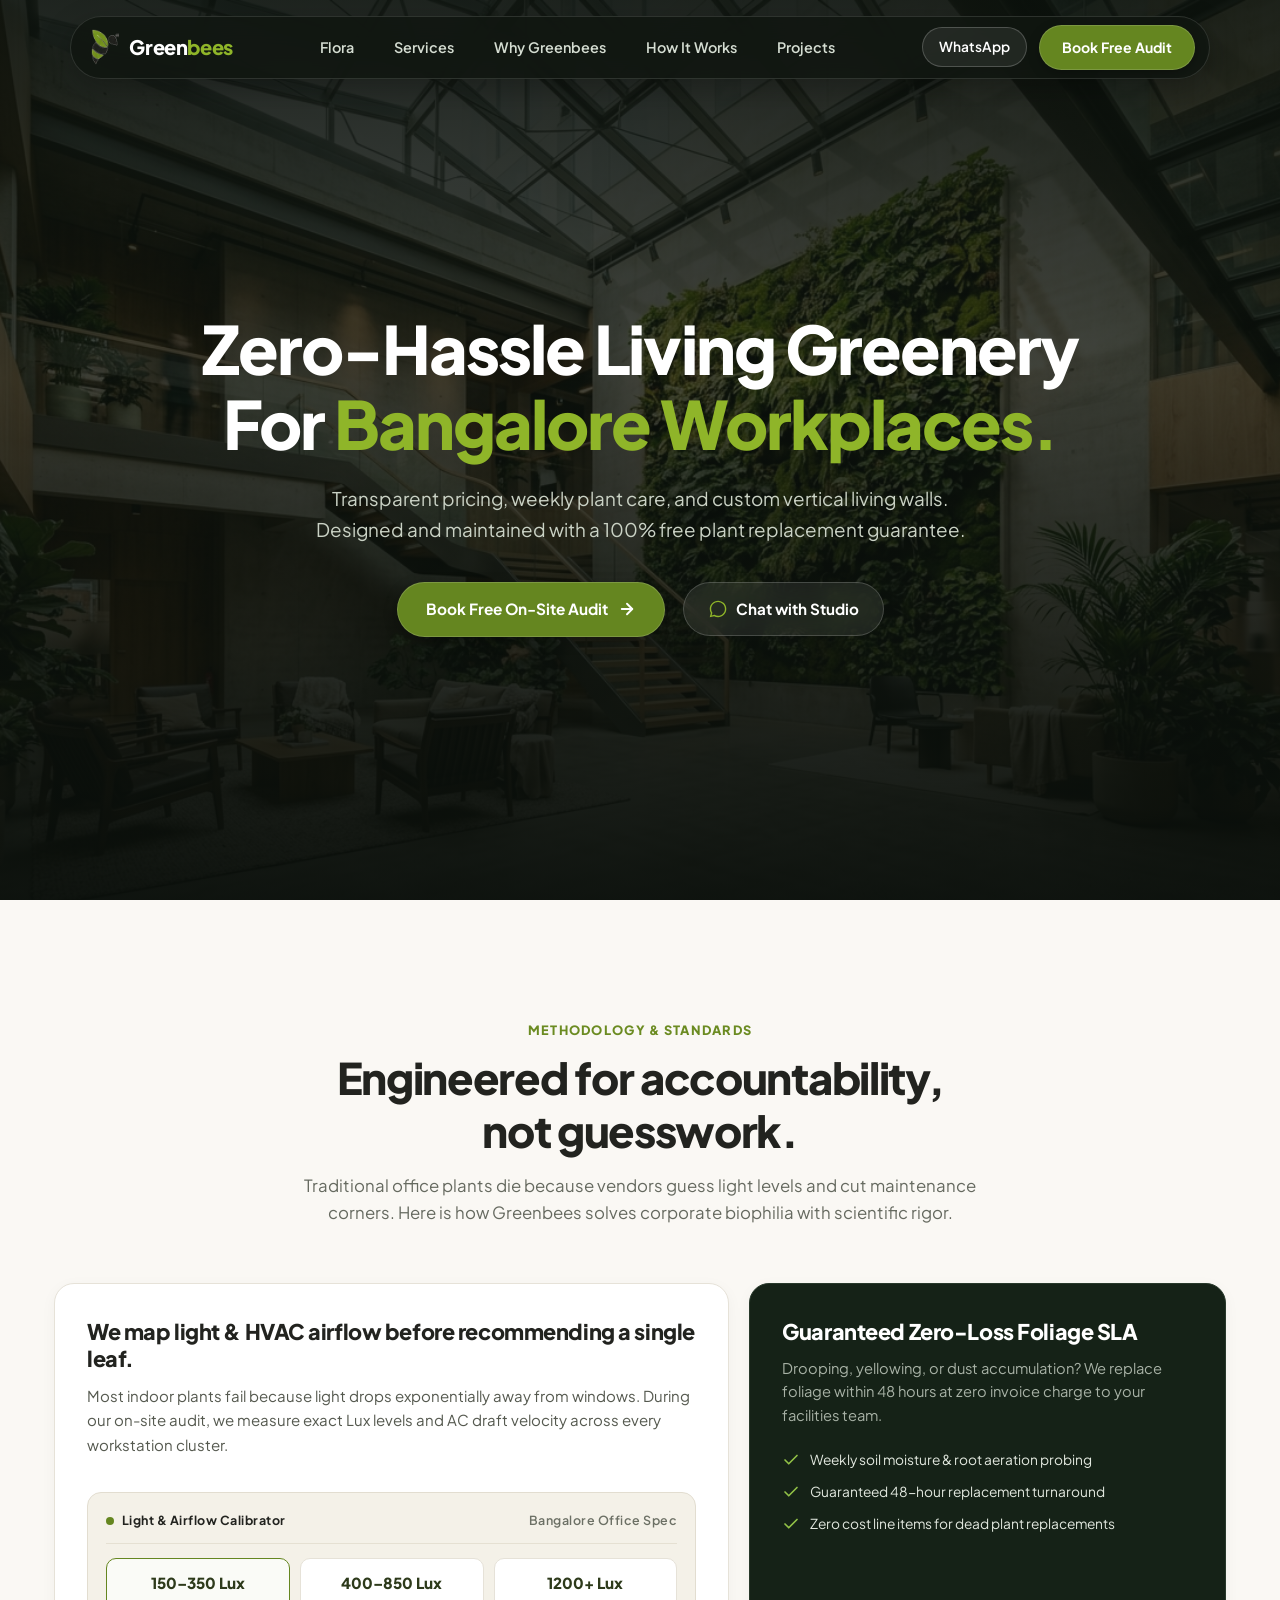
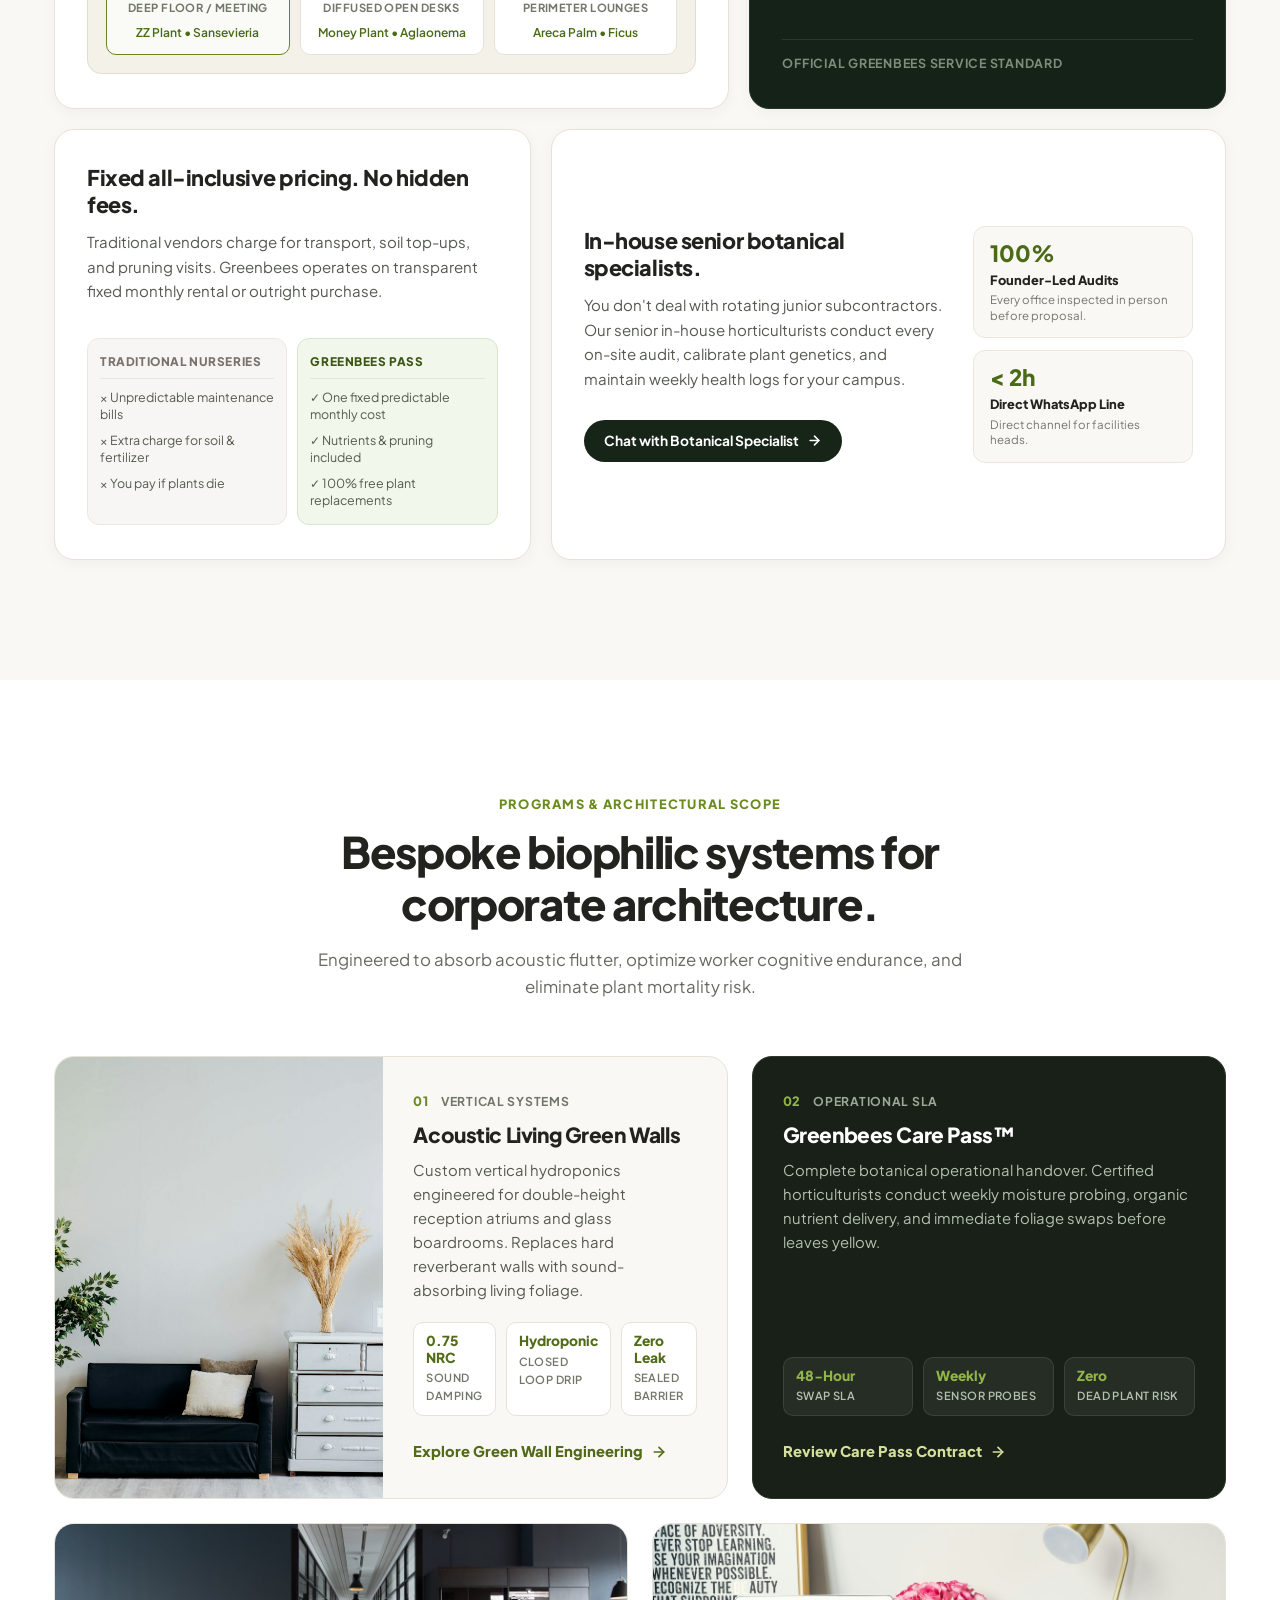
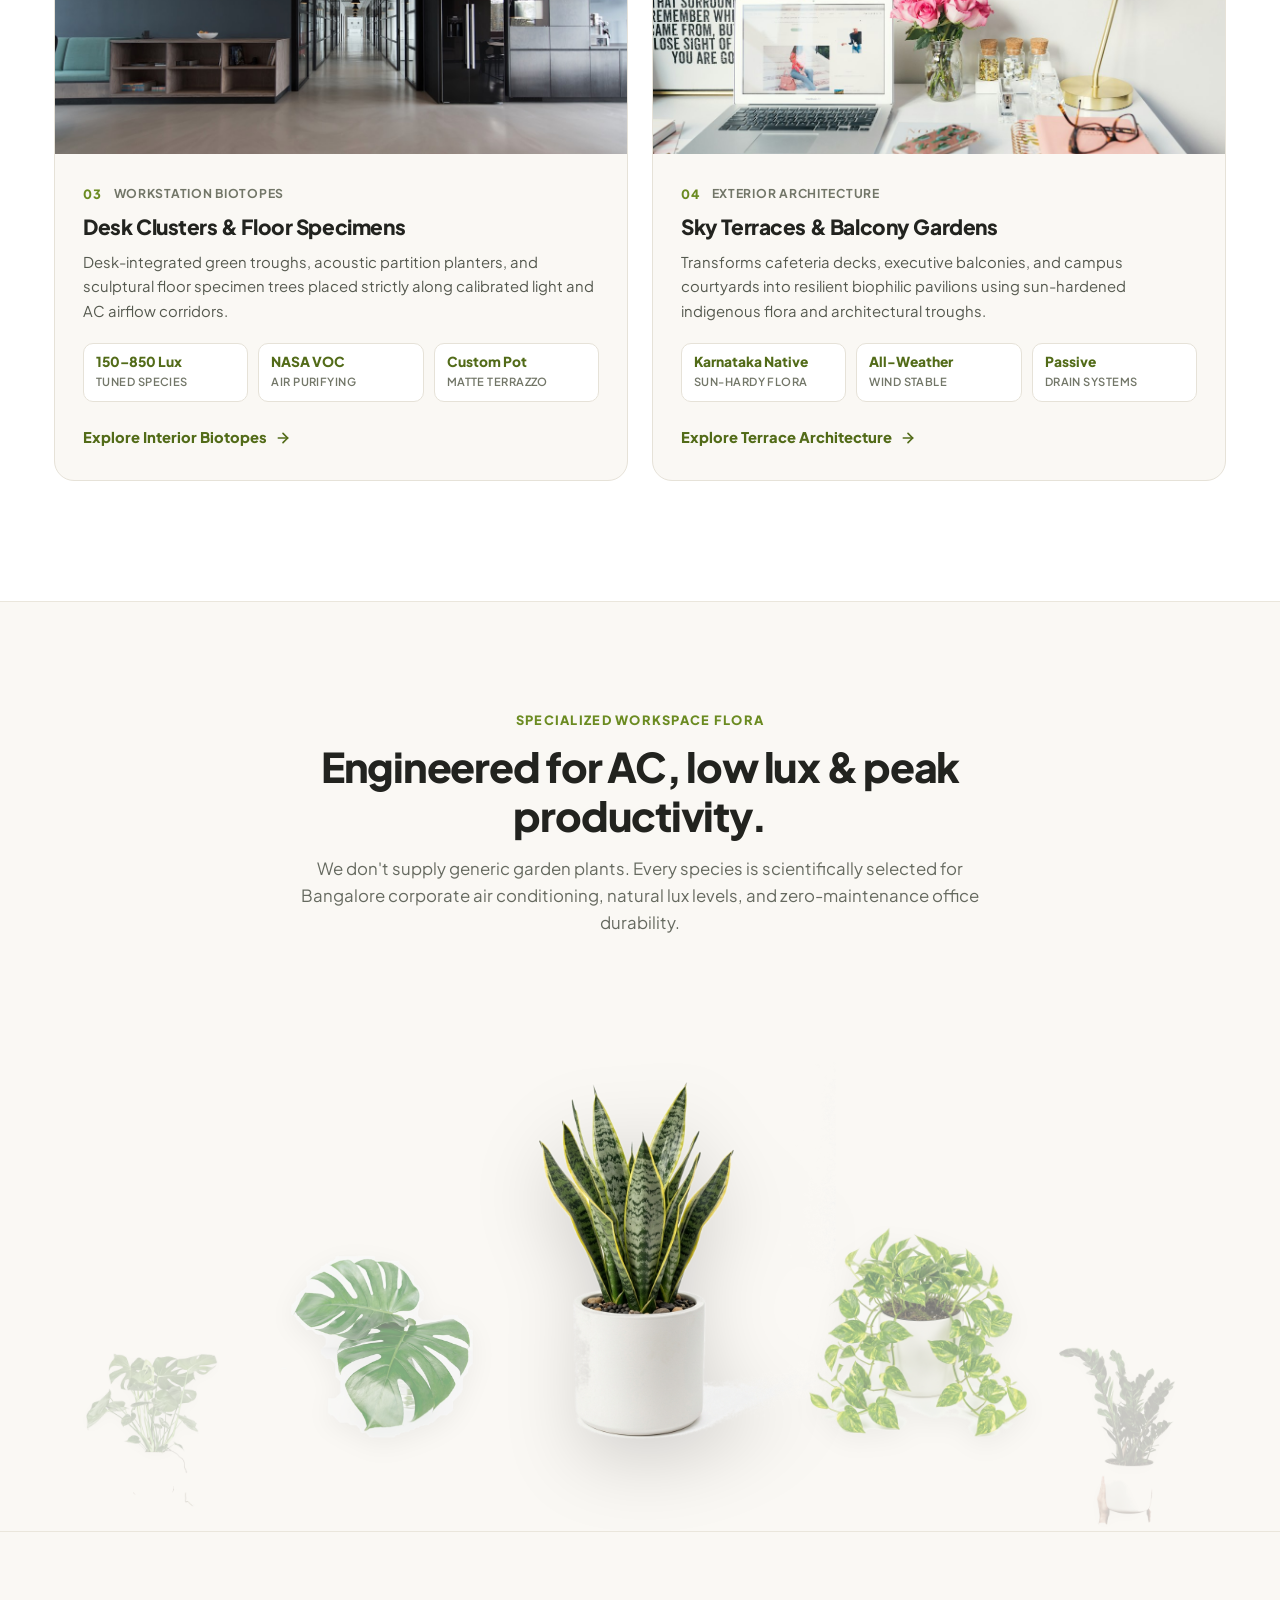
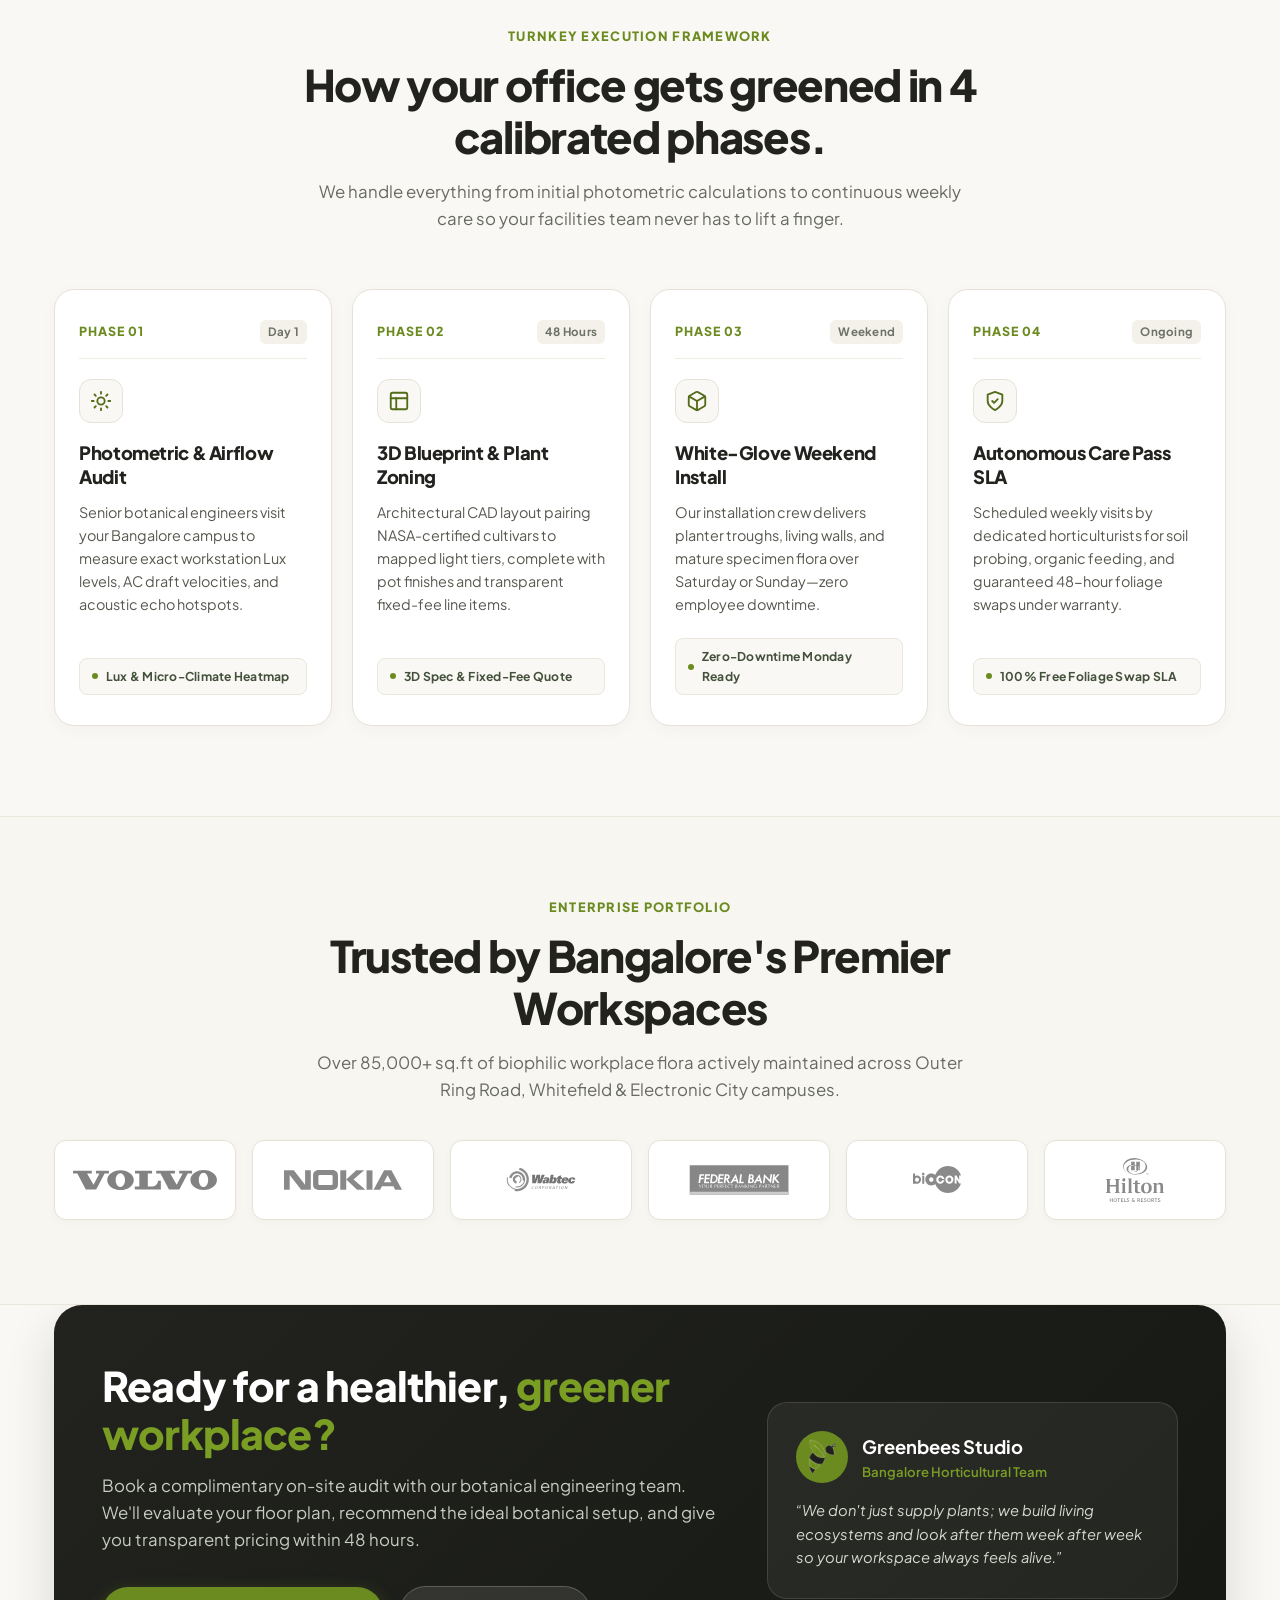
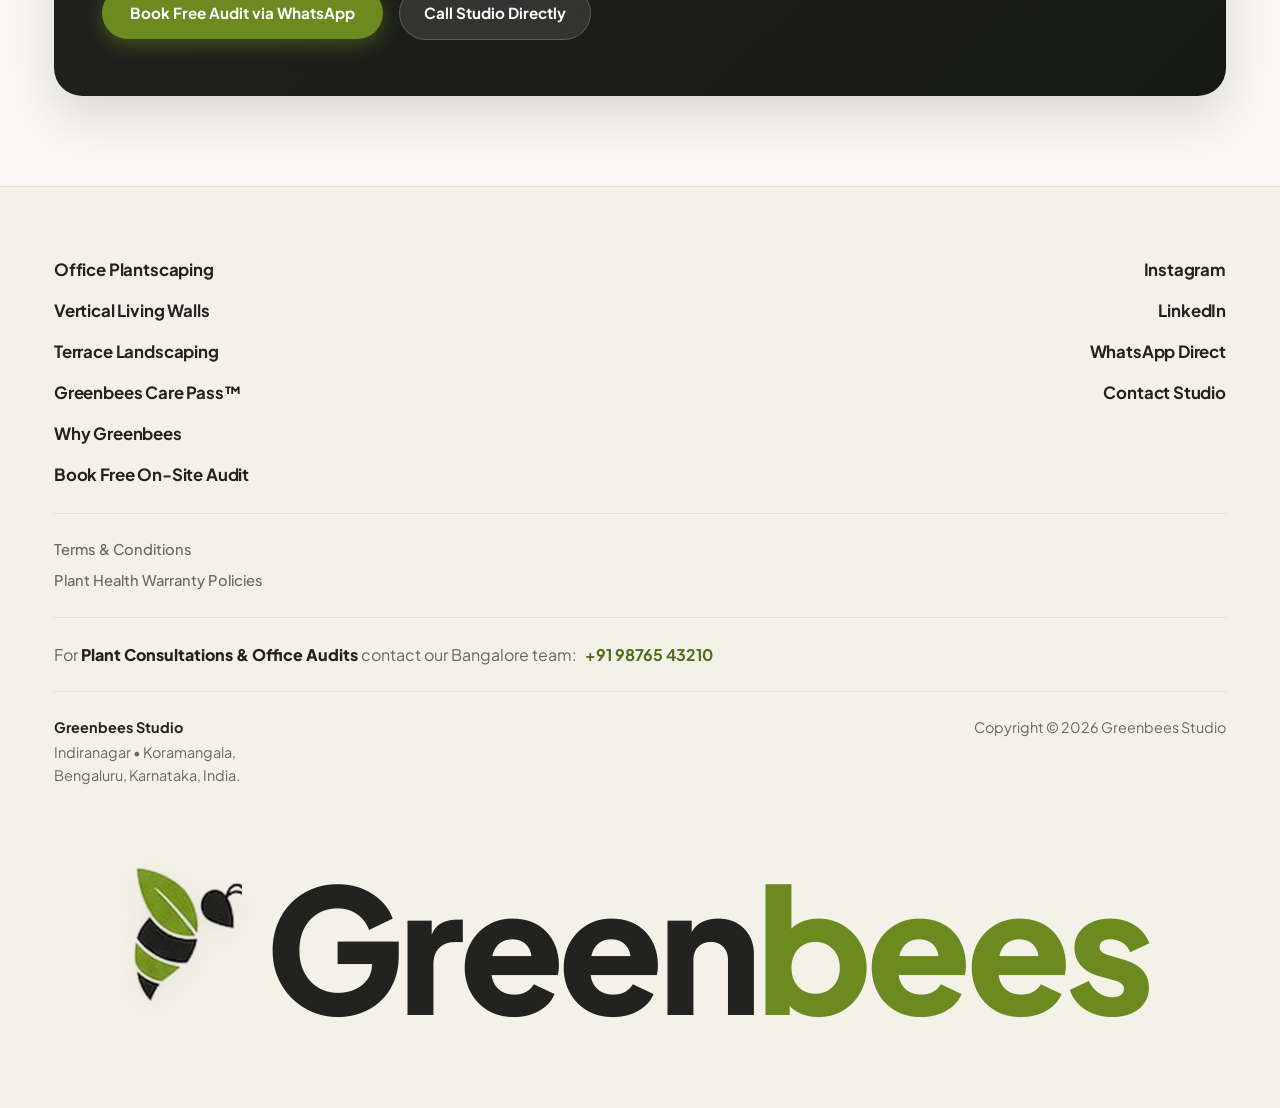
==== index.html @ eafaf4d5 "Initial commit" ====
<!DOCTYPE html>
<html lang="en">
<head>
  <meta charset="UTF-8">
  <meta name="viewport" content="width=device-width, initial-scale=1.0">
  
  <title>Greenbees — Corporate Plantscaping &amp; Living Green Walls | Bangalore</title>
  <meta name="description" content="Bangalore's transparent office plantscaping studio. Fixed-price corporate greenery, vertical living walls, and guaranteed weekly plant care. Trusted by Volvo, Nokia, Biocon, Hilton.">
  
  <!-- Favicon / Logo -->
  <link rel="icon" type="image/png" href="./assets/images/logo.png">

  <!-- Google Font: Plus Jakarta Sans (Superhealth Modern Clean Typography) -->
  <link rel="preconnect" href="https://fonts.googleapis.com">
  <link rel="preconnect" href="https://fonts.gstatic.com" crossorigin>
  <link href="https://fonts.googleapis.com/css2?family=Plus+Jakarta+Sans:wght@400;500;600;700;800&display=swap" rel="stylesheet">

  <style>
    /* ==========================================================================
       GREENBEES — SUPERHEALTH-INSPIRED DESIGN SYSTEM
       Palette directly from Logo:
       - Brand Green: #769821
       - Brand Green Dark: #5B7819
       - Brand Green Light: #E8EFCF
       - Charcoal Black: #22231F
       - Canvas Cream: #FAF8F4
       - Card White: #FFFFFF
       - Border: #EAE6DC
       ========================================================================== */

    :root {
      --primary: #6B8B21;
      --primary-dark: #526B18;
      --primary-light: #EBF2D6;
      --primary-accent: #7A9E24;
      
      --charcoal: #22231F;
      --charcoal-soft: #383A34;
      --text-muted: #666A60;
      --text-faint: #8E9487;
      
      --bg-canvas: #FAF8F4;
      --bg-card: #FFFFFF;
      --border-subtle: #EAE6DC;
      --border-card: #E4DFD3;
      
      --font-main: 'Plus Jakarta Sans', -apple-system, BlinkMacSystemFont, 'Segoe UI', Roboto, sans-serif;
      --radius-sm: 8px;
      --radius-md: 14px;
      --radius-lg: 20px;
      --radius-xl: 28px;
      --radius-pill: 9999px;
      
      --shadow-sm: 0 2px 8px rgba(34, 35, 31, 0.04);
      --shadow-card: 0 10px 30px rgba(34, 35, 31, 0.06);
      --shadow-hover: 0 16px 40px rgba(34, 35, 31, 0.1);
    }

    *, *::before, *::after {
      box-sizing: border-box;
      margin: 0;
      padding: 0;
    }

    html {
      scroll-behavior: smooth;
      font-size: 16px;
    }

    body {
      font-family: var(--font-main);
      background-color: var(--bg-canvas);
      color: var(--charcoal);
      line-height: 1.6;
      overflow-x: hidden;
      -webkit-font-smoothing: antialiased;
    }

    /* Container */
    .container {
      max-width: 1220px;
      margin: 0 auto;
      padding: 0 24px;
    }

    /* ==========================================================================
       1. FLOATING GLASS PILL NAVBAR (Superhealth Signature)
       ========================================================================== */
    .nav-wrapper {
      position: fixed;
      top: 16px;
      left: 0;
      right: 0;
      z-index: 1000;
      display: flex;
      justify-content: center;
      padding: 0 16px;
      pointer-events: none;
    }

    .glass-nav {
      pointer-events: auto;
      width: 100%;
      max-width: 1140px;
      display: flex;
      align-items: center;
      justify-content: space-between;
      padding: 8px 14px 8px 20px;
      background: rgba(16, 22, 17, 0.88);
      backdrop-filter: blur(20px);
      -webkit-backdrop-filter: blur(20px);
      border: 1px solid rgba(255, 255, 255, 0.12);
      border-radius: var(--radius-pill);
      box-shadow: 0 10px 30px rgba(0, 0, 0, 0.25);
      transition: all 0.35s ease;
    }

    .glass-nav.nav-scrolled {
      background: rgba(255, 255, 255, 0.94);
      border: 1px solid rgba(228, 223, 211, 0.85);
      box-shadow: 0 10px 30px rgba(34, 35, 31, 0.07);
    }

    .nav-brand {
      display: flex;
      align-items: center;
      gap: 10px;
      text-decoration: none;
      color: #FFFFFF;
      transition: color 0.3s ease;
    }

    .glass-nav.nav-scrolled .nav-brand {
      color: var(--charcoal);
    }

    .nav-logo-img {
      height: 36px;
      width: auto;
      object-fit: contain;
    }

    .nav-brand-text {
      font-size: 1.25rem;
      font-weight: 800;
      letter-spacing: -0.02em;
      color: #FFFFFF;
      transition: color 0.3s ease;
    }

    .nav-brand-text span {
      color: #8FB529;
      transition: color 0.3s ease;
    }

    .glass-nav.nav-scrolled .nav-brand-text {
      color: var(--charcoal);
    }

    .glass-nav.nav-scrolled .nav-brand-text span {
      color: var(--primary);
    }

    .nav-menu {
      display: flex;
      align-items: center;
      gap: 8px;
      list-style: none;
    }

    .nav-link {
      font-size: 0.9rem;
      font-weight: 600;
      color: #D5DDD2;
      text-decoration: none;
      padding: 8px 16px;
      border-radius: var(--radius-pill);
      transition: all 0.2s ease;
    }

    .nav-link:hover {
      color: #FFFFFF;
      background-color: rgba(255, 255, 255, 0.1);
    }

    .glass-nav.nav-scrolled .nav-link {
      color: var(--charcoal-soft);
    }

    .glass-nav.nav-scrolled .nav-link:hover {
      color: var(--charcoal);
      background-color: var(--primary-light);
    }

    .nav-cta-group {
      display: flex;
      align-items: center;
      gap: 12px;
    }

    .btn-pill-secondary {
      display: inline-flex;
      align-items: center;
      gap: 6px;
      padding: 8px 16px;
      font-size: 0.86rem;
      font-weight: 600;
      color: #FFFFFF;
      background: rgba(255, 255, 255, 0.08);
      border: 1px solid rgba(255, 255, 255, 0.2);
      border-radius: var(--radius-pill);
      text-decoration: none;
      transition: all 0.2s ease;
    }

    .btn-pill-secondary:hover {
      background: rgba(255, 255, 255, 0.18);
      border-color: rgba(255, 255, 255, 0.4);
      color: #FFFFFF;
    }

    .glass-nav.nav-scrolled .btn-pill-secondary {
      color: var(--charcoal);
      background: transparent;
      border: 1px solid var(--border-card);
    }

    .glass-nav.nav-scrolled .btn-pill-secondary:hover {
      background: #FFFFFF;
      border-color: var(--charcoal);
    }

    .btn-pill-primary {
      display: inline-flex;
      align-items: center;
      gap: 8px;
      padding: 10px 22px;
      font-size: 0.88rem;
      font-weight: 700;
      color: #FFFFFF;
      background: #658620;
      border: 1px solid rgba(255, 255, 255, 0.15);
      border-radius: var(--radius-pill);
      text-decoration: none;
      box-shadow: 0 4px 12px rgba(0, 0, 0, 0.25);
      transition: all 0.2s ease;
    }

    .btn-pill-primary:hover {
      background: #526D18;
      transform: translateY(-1px);
      box-shadow: 0 6px 16px rgba(0, 0, 0, 0.35);
    }

    /* ==========================================================================
       2. FULLSCREEN DARK HERO SECTION (End-to-End Viewport)
       ========================================================================== */
    .hero-section {
      position: relative;
      width: 100vw;
      max-width: 100%;
      min-height: 100vh;
      min-height: 100dvh;
      height: 100vh;
      height: 100dvh;
      display: flex;
      flex-direction: column;
      justify-content: center;
      padding: 72px 0 24px 0;
      box-sizing: border-box;
      background: 
        linear-gradient(180deg, rgba(12, 18, 13, 0.92) 0%, rgba(12, 18, 13, 0.76) 42%, rgba(10, 15, 11, 0.97) 100%),
        url('./assets/images/hero-biophilic.jpg') center/cover no-repeat;
      overflow: hidden;
      color: #FFFFFF;
    }

    .hero-container-fullscreen {
      flex: 1;
      display: flex;
      align-items: center;
      justify-content: center;
      width: 100%;
    }

    .hero-content-fullscreen {
      max-width: 920px;
      margin: 0 auto;
      text-align: center;
      display: flex;
      flex-direction: column;
      align-items: center;
      width: 100%;
    }

    .hero-title {
      font-size: clamp(2.6rem, 5.2vw, 4.4rem);
      font-weight: 800;
      line-height: 1.12;
      letter-spacing: -0.03em;
      color: #FFFFFF;
      margin-bottom: 22px;
    }

    .hero-title .highlight-text {
      color: #8FB529;
      position: relative;
      display: inline-block;
    }

    .hero-desc {
      font-size: 1.18rem;
      line-height: 1.68;
      color: #CAD2C5;
      margin-bottom: 36px;
      max-width: 680px;
    }

    .hero-buttons {
      display: flex;
      align-items: center;
      justify-content: center;
      gap: 18px;
      flex-wrap: wrap;
    }

    .hero-btn-main {
      display: inline-flex;
      align-items: center;
      gap: 10px;
      padding: 14px 28px;
      font-size: 0.96rem;
      font-weight: 700;
      color: #FFFFFF;
      background: #658620;
      border: 1px solid rgba(255, 255, 255, 0.15);
      border-radius: var(--radius-pill);
      text-decoration: none;
      box-shadow: 0 4px 14px rgba(0, 0, 0, 0.25);
      transition: all 0.2s ease;
    }

    .hero-btn-main:hover {
      background: #526D18;
      transform: translateY(-2px);
    }

    .hero-btn-whatsapp {
      display: inline-flex;
      align-items: center;
      gap: 8px;
      padding: 14px 24px;
      font-size: 0.95rem;
      font-weight: 700;
      color: #FFFFFF;
      background: rgba(255, 255, 255, 0.08);
      backdrop-filter: blur(10px);
      border: 1px solid rgba(255, 255, 255, 0.18);
      border-radius: var(--radius-pill);
      text-decoration: none;
      transition: all 0.2s ease;
    }

    .hero-btn-whatsapp:hover {
      background: rgba(255, 255, 255, 0.15);
      border-color: rgba(255, 255, 255, 0.35);
      transform: translateY(-1px);
    }

    .hero-btn-whatsapp svg {
      width: 20px;
      height: 20px;
      fill: #8FB529;
    }

    /* Trust Stats Bar in Dark Hero */
    .hero-trust-row {
      display: flex;
      align-items: center;
      gap: 28px;
      padding-top: 20px;
      border-top: 1px solid rgba(255, 255, 255, 0.12);
    }

    .trust-item {
      display: flex;
      flex-direction: column;
    }

    .trust-val {
      font-size: 1.35rem;
      font-weight: 800;
      color: #FFFFFF;
      letter-spacing: -0.02em;
    }

    .trust-val span {
      color: #8FB529;
    }

    .trust-label {
      font-size: 0.76rem;
      font-weight: 600;
      color: #8E998B;
      text-transform: uppercase;
      letter-spacing: 0.04em;
    }

    /* Hero Visual Card (Matte Dark Frosted) */
    .hero-visual-card {
      position: relative;
      background: rgba(255, 255, 255, 0.05);
      backdrop-filter: blur(14px);
      border: 1px solid rgba(255, 255, 255, 0.14);
      border-radius: var(--radius-xl);
      padding: 12px;
      box-shadow: 0 20px 40px rgba(0, 0, 0, 0.35);
    }

    .hero-img-wrap {
      position: relative;
      border-radius: var(--radius-lg);
      overflow: hidden;
      height: 420px;
    }

    .hero-img-wrap img {
      width: 100%;
      height: 100%;
      object-fit: cover;
      display: block;
      transition: transform 0.6s ease;
    }

    .hero-visual-card:hover .hero-img-wrap img {
      transform: scale(1.02);
    }

    /* Floating Chips (Zero-Glow Matte Style) */
    .floating-chip {
      position: absolute;
      background: rgba(18, 25, 20, 0.88);
      backdrop-filter: blur(14px);
      padding: 10px 16px;
      border-radius: var(--radius-pill);
      box-shadow: 0 10px 24px rgba(0, 0, 0, 0.3);
      border: 1px solid rgba(255, 255, 255, 0.14);
      display: flex;
      align-items: center;
      gap: 10px;
      z-index: 10;
      font-size: 0.84rem;
      font-weight: 700;
      color: #FFFFFF;
    }

    .chip-1 {
      top: 24px;
      left: 20px;
    }

    .chip-2 {
      bottom: 24px;
      right: 20px;
    }

    .chip-icon-box {
      width: 32px;
      height: 32px;
      border-radius: 50%;
      background: rgba(107, 139, 33, 0.25);
      border: 1px solid rgba(122, 158, 36, 0.4);
      display: flex;
      align-items: center;
      justify-content: center;
      color: #CADFA0;
      font-size: 0.95rem;
    }



    /* ==========================================================================
       6. SPECIALIZED BOTANICAL FLORA (Semi-Circle Arc Carousel)
       ========================================================================== */
    /* ==========================================================================
       6. SPECIALIZED BOTANICAL FLORA (Big Semi-Circle Arc with Floating Info)
       ========================================================================== */
    .plant-carousel-section {
      padding: 104px 0 90px 0;
      background: #FAF8F4;
      position: relative;
      overflow: hidden;
      border-top: 1px solid var(--border-subtle);
      border-bottom: 1px solid var(--border-subtle);
    }

    .plant-carousel-section .section-header-center {
      margin: 0 auto 44px;
    }

    .plant-carousel-section .section-tag {
      margin-bottom: 12px;
    }

    .plant-carousel-section .section-heading {
      margin-bottom: 16px;
      font-size: clamp(2rem, 3.2vw, 2.6rem);
    }

    .plant-carousel-section .section-sub {
      font-size: 1.05rem;
      line-height: 1.6;
      max-width: 680px;
      margin: 0 auto;
    }

    .plant-carousel-stage {
      display: flex;
      justify-content: center;
      align-items: center;
      margin-top: 0;
      min-height: 460px;
      position: relative;
      width: 100%;
    }

    /* Big Center Semi-Circle Stage */
    .plant-stage-center {
      position: relative;
      width: 100%;
      max-width: 1200px;
      height: 460px;
      display: flex;
      flex-direction: column;
      align-items: center;
      justify-content: center;
      overflow: visible;
    }

    .plant-arc-track {
      display: none !important; /* Dotted semicircle invisible */
    }

    .plant-arc-elements {
      position: relative;
      width: 100%;
      height: 420px;
      z-index: 3;
      display: flex;
      align-items: center;
      justify-content: center;
    }

    .plant-orbit-item {
      position: absolute;
      top: 50%;
      left: 50%;
      margin-top: -210px;
      margin-left: -170px;
      width: 340px;
      height: 420px;
      display: flex;
      flex-direction: column;
      align-items: center;
      justify-content: flex-end;
      cursor: pointer;
      transition: transform 0.65s cubic-bezier(0.22, 1, 0.36, 1), opacity 0.65s ease, filter 0.65s ease;
      user-select: none;
    }

    .plant-orbit-item img {
      max-width: 100%;
      max-height: 380px;
      object-fit: contain;
      filter: drop-shadow(0 18px 26px rgba(0, 0, 0, 0.14));
      transition: transform 0.4s ease;
    }

    .plant-orbit-item:hover img {
      transform: translateY(-6px);
    }

    /* ==========================================================================
       ENTERPRISE CLIENT SHOWCASE (Social Proof Section)
       ========================================================================== */
    .clients-showcase-section {
      padding: 76px 0 84px 0;
      background: #F8F6F1;
      border-top: 1px solid var(--border-subtle);
      border-bottom: 1px solid var(--border-subtle);
      position: relative;
    }

    .client-cards-grid {
      display: grid;
      grid-template-columns: repeat(6, 1fr);
      gap: 16px;
      margin-top: 36px;
    }

    .client-logo-card {
      background: #FFFFFF;
      border: 1px solid #E6E2D8;
      border-radius: 12px;
      height: 80px;
      display: flex;
      align-items: center;
      justify-content: center;
      padding: 14px 18px;
      box-shadow: 0 2px 8px rgba(34, 35, 31, 0.03);
      transition: transform 0.25s cubic-bezier(0.16, 1, 0.3, 1), box-shadow 0.25s ease, border-color 0.25s ease;
      cursor: default;
    }

    .client-logo-card:hover {
      transform: translateY(-3px);
      box-shadow: 0 8px 20px rgba(34, 35, 31, 0.08);
      border-color: #D3CDC0;
    }

    .client-card-img {
      display: block;
      width: auto;
      max-width: 100%;
      object-fit: contain;
      filter: grayscale(100%);
      opacity: 0.62;
      transition: opacity 0.22s ease;
    }

    .client-logo-card:hover .client-card-img {
      opacity: 1;
    }

    .logo-volvo {
      height: 20px;
    }

    .logo-nokia {
      height: 20px;
    }

    .logo-wabtec {
      height: 25px;
    }

    .logo-federal {
      height: 30px;
    }

    .logo-biocon {
      height: 27px;
    }

    .logo-hilton {
      height: 44px;
    }

    @media (max-width: 1024px) {
      .client-cards-grid {
        grid-template-columns: repeat(3, 1fr);
        gap: 14px;
      }
    }

    @media (max-width: 600px) {
      .client-cards-grid {
        grid-template-columns: repeat(2, 1fr);
        gap: 12px;
      }
      .client-logo-card {
        height: 72px;
        padding: 10px 14px;
      }
    }

    /* ==========================================================================
       4. FOUR TRANSPARENCY PILLARS ("Why Greenbees" - Superhealth 4 Cards)
       ========================================================================== */
    .section-py {
      padding: 90px 0;
    }

    .section-header-center {
      text-align: center;
      max-width: 680px;
      margin: 0 auto 56px;
    }

    .section-tag {
      display: inline-block;
      font-size: 0.8rem;
      font-weight: 800;
      text-transform: uppercase;
      letter-spacing: 0.1em;
      color: var(--primary);
      margin-bottom: 12px;
    }

    .section-heading {
      font-size: clamp(2rem, 3.4vw, 2.75rem);
      font-weight: 800;
      letter-spacing: -0.03em;
      color: var(--charcoal);
      line-height: 1.2;
      margin-bottom: 16px;
    }

    .section-sub {
      font-size: 1.05rem;
      color: var(--text-muted);
      line-height: 1.6;
    }

    /* ==========================================================================
       4. METHODOLOGY & STANDARDS (Architectural Bento Showcase)
       ========================================================================== */
    .why-us-section {
      padding: 116px 0 120px 0;
      background: var(--bg-canvas);
      position: relative;
    }

    .bento-grid {
      display: grid;
      grid-template-columns: repeat(12, 1fr);
      gap: 20px;
    }

    .bento-card {
      background: #FFFFFF;
      border: 1px solid #E6E2D8;
      border-radius: 20px;
      padding: 34px 32px;
      box-shadow: 0 4px 16px rgba(34, 35, 31, 0.04);
      transition: transform 0.25s cubic-bezier(0.16, 1, 0.3, 1), box-shadow 0.25s ease, border-color 0.25s ease;
      position: relative;
      display: flex;
      flex-direction: column;
      justify-content: space-between;
    }

    .bento-card:hover {
      transform: translateY(-3px);
      box-shadow: 0 16px 36px rgba(34, 35, 31, 0.08);
      border-color: #CBD8B8;
    }


    .bento-title {
      font-size: 1.35rem;
      font-weight: 800;
      color: var(--charcoal);
      line-height: 1.25;
      letter-spacing: -0.02em;
      margin-bottom: 12px;
    }

    .bento-desc {
      font-size: 0.94rem;
      color: #55594F;
      line-height: 1.64;
      margin-bottom: 24px;
    }

    /* Card 1: Photometric (7 cols) */
    .bento-card-large {
      grid-column: span 7;
    }

    .lux-meter-widget {
      background: #F4F1E8;
      border: 1px solid #E2DDD0;
      border-radius: 14px;
      padding: 18px;
      margin-top: 10px;
    }

    .lux-meter-header {
      display: flex;
      align-items: center;
      justify-content: space-between;
      padding-bottom: 12px;
      border-bottom: 1px solid #E5E0D2;
      margin-bottom: 14px;
      font-size: 0.78rem;
      font-weight: 700;
      letter-spacing: 0.04em;
    }

    .lux-status-label {
      color: var(--charcoal);
      display: flex;
      align-items: center;
      gap: 8px;
    }

    .lux-status-dot {
      width: 8px;
      height: 8px;
      border-radius: 50%;
      background: #658620;
    }

    .lux-reading {
      font-family: var(--font-main);
      font-weight: 600;
      color: #6C7065;
    }

    .lux-zones-row {
      display: grid;
      grid-template-columns: repeat(3, 1fr);
      gap: 10px;
    }

    .lux-zone-item {
      background: #FFFFFF;
      border: 1px solid #E6E2D8;
      border-radius: 10px;
      padding: 12px 10px;
      text-align: center;
      transition: border-color 0.2s ease;
    }

    .lux-zone-item.active {
      border-color: #658620;
      background: #FAFBF7;
    }

    .lux-zone-val {
      font-size: 0.95rem;
      font-weight: 800;
      color: #2D3A1B;
      font-family: var(--font-main);
    }

    .lux-zone-tag {
      font-size: 0.7rem;
      font-weight: 700;
      color: #72766B;
      text-transform: uppercase;
      letter-spacing: 0.04em;
      margin: 4px 0 6px 0;
    }

    .lux-zone-plant {
      font-size: 0.75rem;
      color: #4A6B15;
      font-weight: 600;
    }

    /* Card 2: SLA Guarantee (5 cols) */
    .bento-card-sla {
      grid-column: span 5;
      background: #152217;
      color: #FFFFFF;
      border-color: #28392B;
    }

    .bento-card-sla:hover {
      border-color: #3E5A42;
      box-shadow: 0 16px 36px rgba(10, 18, 12, 0.25);
    }


    .sla-title {
      font-size: 1.35rem;
      font-weight: 800;
      color: #FFFFFF;
      line-height: 1.25;
      letter-spacing: -0.02em;
      margin-bottom: 12px;
    }

    .sla-desc {
      font-size: 0.92rem;
      color: #A8B2A6;
      line-height: 1.62;
      margin-bottom: 22px;
    }

    .sla-checklist {
      list-style: none;
      padding: 0;
      margin: 0 0 24px 0;
      display: flex;
      flex-direction: column;
      gap: 12px;
    }

    .sla-item {
      display: flex;
      align-items: flex-start;
      gap: 10px;
      font-size: 0.86rem;
      color: #E2E8DF;
      line-height: 1.45;
    }

    .sla-item svg {
      color: #92C247;
      flex-shrink: 0;
      margin-top: 1px;
    }

    .sla-footer-stamp {
      padding-top: 14px;
      border-top: 1px solid rgba(255, 255, 255, 0.1);
      font-size: 0.78rem;
      color: #7E8C7C;
      text-transform: uppercase;
      letter-spacing: 0.06em;
      font-weight: 700;
    }

    /* Card 3: Pricing Comparison (5 cols) */
    .bento-card-pricing {
      grid-column: span 5;
    }

    .comparison-pill-box {
      display: grid;
      grid-template-columns: 1fr 1fr;
      gap: 10px;
      margin-top: 10px;
    }

    .comp-col {
      border-radius: 12px;
      padding: 14px 12px;
      font-size: 0.78rem;
    }

    .comp-bad {
      background: #F8F6F4;
      border: 1px solid #ECE7E2;
    }

    .comp-good {
      background: #F2F7EB;
      border: 1px solid #D9E5CC;
    }

    .comp-header {
      font-size: 0.74rem;
      font-weight: 800;
      text-transform: uppercase;
      letter-spacing: 0.05em;
      margin-bottom: 10px;
      padding-bottom: 6px;
      border-bottom: 1px solid rgba(0, 0, 0, 0.07);
    }

    .comp-bad .comp-header {
      color: #7A726C;
    }

    .comp-good .comp-header {
      color: #3B5713;
    }

    .comp-line {
      display: flex;
      align-items: flex-start;
      gap: 6px;
      color: #555B4F;
      margin-bottom: 8px;
      line-height: 1.4;
    }

    .comp-line:last-child {
      margin-bottom: 0;
    }

    /* Card 4: Founders (7 cols) */
    .bento-card-founders {
      grid-column: span 7;
    }

    .founders-card-grid {
      display: grid;
      grid-template-columns: 1fr 220px;
      gap: 24px;
      height: 100%;
      align-items: center;
    }

    .founders-direct-btn {
      display: inline-flex;
      align-items: center;
      gap: 8px;
      padding: 10px 20px;
      background: #172418;
      color: #FFFFFF;
      border-radius: var(--radius-pill);
      font-size: 0.86rem;
      font-weight: 700;
      text-decoration: none;
      transition: all 0.2s ease;
      width: fit-content;
      margin-top: 4px;
    }

    .founders-direct-btn:hover {
      background: #2B422D;
      transform: translateY(-1px);
    }

    .founders-spec-side {
      display: flex;
      flex-direction: column;
      gap: 12px;
    }

    .founder-spec-box {
      background: #FAF8F4;
      border: 1px solid #EBE7DD;
      border-radius: 12px;
      padding: 14px 16px;
    }

    .spec-metric-number {
      font-family: var(--font-main);
      font-size: 1.4rem;
      font-weight: 800;
      color: #4A6B15;
      line-height: 1.1;
    }

    .spec-metric-label {
      font-size: 0.8rem;
      font-weight: 800;
      color: var(--charcoal);
      margin: 4px 0 2px 0;
    }

    .spec-metric-sub {
      font-size: 0.72rem;
      color: #72776D;
      line-height: 1.35;
      margin: 0;
    }

    /* Responsive */
    @media (max-width: 1024px) {
      .bento-card-large,
      .bento-card-sla,
      .bento-card-pricing,
      .bento-card-founders {
        grid-column: span 12;
      }
      .founders-card-grid {
        grid-template-columns: 1fr;
      }
      .founders-spec-side {
        flex-direction: row;
      }
      .founder-spec-box {
        flex: 1;
      }
    }

    @media (max-width: 640px) {
      .lux-zones-row {
        grid-template-columns: 1fr;
      }
      .comparison-pill-box {
        grid-template-columns: 1fr;
      }
      .founders-spec-side {
        flex-direction: column;
      }
      .bento-card {
        padding: 24px 20px;
      }
    }

    /* ==========================================================================
       5. PROGRAMS & ARCHITECTURAL SCOPE (Architectural Showcase)
       ========================================================================== */
    .programs-architectural-section {
      padding: 110px 0 120px 0;
      background: #FFFFFF;
      position: relative;
    }

    .programs-grid {
      display: grid;
      grid-template-columns: repeat(12, 1fr);
      gap: 24px;
    }

    .program-card {
      background: #FAF8F4;
      border: 1px solid #E6E2D8;
      border-radius: 20px;
      overflow: hidden;
      display: flex;
      flex-direction: column;
      transition: transform 0.25s cubic-bezier(0.16, 1, 0.3, 1), box-shadow 0.25s ease, border-color 0.25s ease;
      position: relative;
    }

    .program-card:hover {
      transform: translateY(-3px);
      box-shadow: 0 16px 36px rgba(34, 35, 31, 0.08);
      border-color: #CBD8B8;
    }

    /* Program Card 1: Living Green Wall Feature (7 cols) */
    .program-card-hero {
      grid-column: span 7;
      display: grid;
      grid-template-columns: 1fr 1fr;
    }

    .program-hero-img-wrap {
      position: relative;
      overflow: hidden;
      min-height: 100%;
    }

    .program-hero-img-wrap img {
      width: 100%;
      height: 100%;
      object-fit: cover;
      display: block;
      transition: transform 0.6s ease;
    }

    .program-card:hover .program-hero-img-wrap img,
    .program-card:hover .program-media-frame img {
      transform: scale(1.03);
    }

    .program-hero-content {
      padding: 34px 30px;
      display: flex;
      flex-direction: column;
      justify-content: space-between;
    }

    /* Program Card 2: Care Pass (5 cols, dark forest architectural slate) */
    .program-card-dark {
      grid-column: span 5;
      background: #182017;
      color: #FAF8F4;
      border-color: #2D392B;
      padding: 34px 30px;
      display: flex;
      flex-direction: column;
      justify-content: space-between;
    }

    .program-card-dark:hover {
      border-color: #495C45;
      box-shadow: 0 16px 40px rgba(18, 25, 17, 0.25);
    }

    .program-card-dark .program-title {
      color: #FFFFFF;
    }

    .program-card-dark .program-desc {
      color: #B5BFB0;
    }

    .program-card-dark .program-spec-item {
      background: rgba(255, 255, 255, 0.06);
      border-color: rgba(255, 255, 255, 0.10);
    }

    .program-card-dark .program-spec-val {
      color: #92B548;
    }

    .program-card-dark .program-spec-lbl {
      color: #B5BFB0;
    }

    .program-card-dark .program-link {
      color: #D3E099;
    }

    .program-card-dark .program-link:hover {
      color: #FFFFFF;
    }

    /* Cards 3 & 4 (6 cols each) */
    .program-card-half {
      grid-column: span 6;
      display: flex;
      flex-direction: column;
    }

    .program-media-frame {
      height: 230px;
      width: 100%;
      overflow: hidden;
      position: relative;
    }

    .program-media-frame img {
      width: 100%;
      height: 100%;
      object-fit: cover;
      display: block;
      transition: transform 0.6s ease;
    }

    .program-body {
      padding: 30px 28px;
      display: flex;
      flex-direction: column;
      flex: 1;
      justify-content: space-between;
    }

    .program-meta-row {
      display: flex;
      align-items: center;
      gap: 12px;
      margin-bottom: 10px;
    }

    .program-index {
      font-size: 0.8rem;
      font-weight: 800;
      color: var(--primary);
      letter-spacing: 0.06em;
    }

    .program-category {
      font-size: 0.76rem;
      font-weight: 700;
      text-transform: uppercase;
      letter-spacing: 0.06em;
      color: #727668;
    }

    .program-title {
      font-size: 1.3rem;
      font-weight: 800;
      color: var(--charcoal);
      line-height: 1.25;
      letter-spacing: -0.02em;
      margin-bottom: 10px;
    }

    .program-desc {
      font-size: 0.93rem;
      color: #55594F;
      line-height: 1.62;
      margin-bottom: 20px;
    }

    .program-specs-grid {
      display: grid;
      grid-template-columns: repeat(3, 1fr);
      gap: 10px;
      margin-bottom: 22px;
    }

    .program-spec-item {
      background: #FFFFFF;
      border: 1px solid #E6E2D8;
      border-radius: 10px;
      padding: 10px 12px;
      display: flex;
      flex-direction: column;
      gap: 3px;
    }

    .program-spec-val {
      font-size: 0.86rem;
      font-weight: 800;
      color: var(--primary-dark);
      line-height: 1.2;
    }

    .program-spec-lbl {
      font-size: 0.7rem;
      font-weight: 600;
      color: #727668;
      text-transform: uppercase;
      letter-spacing: 0.04em;
    }

    .program-link {
      display: inline-flex;
      align-items: center;
      gap: 8px;
      font-size: 0.92rem;
      font-weight: 800;
      color: var(--primary-dark);
      text-decoration: none;
      transition: gap 0.2s ease, color 0.2s ease;
      align-self: flex-start;
      margin-top: auto;
    }

    .program-link:hover {
      gap: 12px;
      color: var(--primary);
    }

    @media (max-width: 1024px) {
      .programs-grid {
        grid-template-columns: 1fr;
      }
      .program-card-hero,
      .program-card-dark,
      .program-card-half {
        grid-column: span 1;
      }
      .program-card-hero {
        grid-template-columns: 1fr;
      }
      .program-hero-img-wrap {
        height: 240px;
      }
    }

    /* ==========================================================================
       6. THE 4-STEP ARCHITECTURAL FRAMEWORK ("How It Works")
       ========================================================================== */
    .process-steps-row {
      display: grid;
      grid-template-columns: repeat(4, 1fr);
      gap: 20px;
      position: relative;
    }

    .process-card {
      background: #FFFFFF;
      border: 1px solid #E6E2D8;
      border-radius: 20px;
      padding: 30px 24px;
      position: relative;
      display: flex;
      flex-direction: column;
      justify-content: space-between;
      box-shadow: 0 4px 16px rgba(34, 35, 31, 0.03);
      transition: transform 0.25s cubic-bezier(0.16, 1, 0.3, 1), box-shadow 0.25s ease, border-color 0.25s ease;
    }

    .process-card:hover {
      transform: translateY(-4px);
      box-shadow: 0 16px 36px rgba(34, 35, 31, 0.08);
      border-color: #CBD8B8;
    }

    .step-header-row {
      display: flex;
      align-items: center;
      justify-content: space-between;
      margin-bottom: 20px;
      padding-bottom: 14px;
      border-bottom: 1px solid #EFECE4;
    }

    .step-phase-label {
      font-size: 0.78rem;
      font-weight: 800;
      color: var(--primary);
      letter-spacing: 0.08em;
      text-transform: uppercase;
    }

    .step-timeline-pill {
      font-size: 0.72rem;
      font-weight: 700;
      color: #6C7265;
      background: #F4F1EA;
      padding: 3px 8px;
      border-radius: 6px;
      letter-spacing: 0.02em;
    }

    .step-icon-wrap {
      width: 44px;
      height: 44px;
      border-radius: 12px;
      background: #FAF8F4;
      border: 1px solid #E6E2D8;
      display: flex;
      align-items: center;
      justify-content: center;
      color: var(--primary-dark);
      margin-bottom: 18px;
      transition: background 0.25s ease, border-color 0.25s ease, color 0.25s ease;
    }

    .process-card:hover .step-icon-wrap {
      background: var(--primary);
      border-color: var(--primary);
      color: #FFFFFF;
    }

    .step-title {
      font-size: 1.15rem;
      font-weight: 800;
      color: var(--charcoal);
      line-height: 1.3;
      letter-spacing: -0.02em;
      margin-bottom: 12px;
    }

    .step-desc {
      font-size: 0.9rem;
      color: #55594F;
      line-height: 1.6;
      margin-bottom: 22px;
      flex: 1;
    }

    .step-deliverable-box {
      background: #FAF8F4;
      border: 1px solid #EAE6DC;
      border-radius: 8px;
      padding: 8px 12px;
      display: flex;
      align-items: center;
      gap: 8px;
      font-size: 0.76rem;
      font-weight: 700;
      color: #43513C;
      letter-spacing: 0.02em;
    }

    .step-deliverable-dot {
      width: 6px;
      height: 6px;
      border-radius: 50%;
      background: var(--primary);
      flex-shrink: 0;
    }

    /* ==========================================================================
       7. FOUNDERS & CONSULTATION BANNER (Superhealth CTA)
       ========================================================================== */
    .cta-banner-box {
      background: linear-gradient(135deg, var(--charcoal) 0%, #161814 100%);
      border-radius: var(--radius-xl);
      padding: 56px 48px;
      color: #FFFFFF;
      display: grid;
      grid-template-columns: 1.2fr 0.8fr;
      gap: 48px;
      align-items: center;
      box-shadow: 0 20px 48px rgba(34, 35, 31, 0.15);
    }

    .cta-title {
      font-size: clamp(2rem, 3.2vw, 2.75rem);
      font-weight: 800;
      line-height: 1.18;
      letter-spacing: -0.02em;
      margin-bottom: 16px;
      color: #FFFFFF;
    }

    .cta-title span {
      color: var(--primary-accent);
    }

    .cta-desc {
      font-size: 1.05rem;
      color: #C6CCC1;
      margin-bottom: 32px;
      line-height: 1.6;
    }

    .cta-actions {
      display: flex;
      align-items: center;
      gap: 16px;
      flex-wrap: wrap;
    }

    .cta-btn-primary {
      padding: 14px 28px;
      background: var(--primary);
      color: #FFFFFF;
      font-weight: 700;
      font-size: 0.95rem;
      border-radius: var(--radius-pill);
      text-decoration: none;
      box-shadow: 0 6px 18px rgba(118, 152, 33, 0.4);
      transition: all 0.2s ease;
    }

    .cta-btn-primary:hover {
      background: var(--primary-dark);
      transform: translateY(-2px);
    }

    .cta-btn-whatsapp {
      display: inline-flex;
      align-items: center;
      gap: 8px;
      padding: 14px 24px;
      background: rgba(255, 255, 255, 0.1);
      backdrop-filter: blur(10px);
      border: 1px solid rgba(255, 255, 255, 0.2);
      color: #FFFFFF;
      font-weight: 700;
      font-size: 0.95rem;
      border-radius: var(--radius-pill);
      text-decoration: none;
      transition: all 0.2s ease;
    }

    .cta-btn-whatsapp:hover {
      background: rgba(255, 255, 255, 0.18);
    }

    /* Founder Card Inside CTA */
    .founder-info-card {
      background: rgba(255, 255, 255, 0.06);
      border: 1px solid rgba(255, 255, 255, 0.12);
      border-radius: var(--radius-lg);
      padding: 28px;
    }

    .founder-header {
      display: flex;
      align-items: center;
      gap: 14px;
      margin-bottom: 16px;
    }

    .founder-avatar-bee {
      width: 52px;
      height: 52px;
      border-radius: 50%;
      background: var(--primary);
      display: flex;
      align-items: center;
      justify-content: center;
      padding: 8px;
    }

    .founder-avatar-bee img {
      width: 100%;
      height: 100%;
      object-fit: contain;
    }

    .founder-names {
      font-size: 1.15rem;
      font-weight: 700;
      color: #FFFFFF;
    }

    .founder-role {
      font-size: 0.82rem;
      color: var(--primary-accent);
      font-weight: 600;
    }

    .founder-quote {
      font-size: 0.92rem;
      line-height: 1.6;
      color: #D3D9CF;
      font-style: italic;
    }

    /* ==========================================================================
       8. LIGHT-BG FOOTER WITH LIFTED WORDMARK (Superhealth Structure)
       ========================================================================== */
    .site-footer {
      background-color: #F4F1E8; /* Light warm canvas - logo shines naturally */
      color: var(--charcoal);
      padding-top: 70px;
      padding-bottom: 60px; /* Lifted up, not stuck to the bottom */
      border-top: 1px solid var(--border-card);
      overflow: hidden;
      position: relative;
    }

    .footer-tier {
      padding: 24px 0;
      border-top: 1px solid rgba(34, 35, 31, 0.08);
    }

    .footer-tier:first-child {
      border-top: none;
      padding-top: 0;
    }

    .footer-nav-grid {
      display: flex;
      justify-content: space-between;
      gap: 40px;
      flex-wrap: wrap;
    }

    .footer-col-links {
      list-style: none;
      display: flex;
      flex-direction: column;
      gap: 14px;
    }

    .footer-col-links a {
      color: var(--charcoal);
      font-size: 1.05rem;
      font-weight: 700;
      text-decoration: none;
      letter-spacing: -0.01em;
      transition: color 0.2s ease, transform 0.2s ease;
      display: inline-block;
    }

    .footer-col-links a:hover {
      color: var(--primary);
      transform: translateX(4px);
    }

    .footer-col-links.right-align {
      text-align: right;
    }

    .footer-col-links.right-align a:hover {
      transform: translateX(-4px);
    }

    /* Tier 2: Legal links */
    .footer-legal-row {
      display: flex;
      flex-direction: column;
      gap: 8px;
    }

    .footer-legal-row a {
      color: var(--text-muted);
      font-size: 0.92rem;
      font-weight: 500;
      text-decoration: none;
      transition: color 0.2s;
    }

    .footer-legal-row a:hover {
      color: var(--charcoal);
    }

    /* Tier 3: Concierge Hotline */
    .footer-concierge-row {
      font-size: 1rem;
      color: var(--text-muted);
      display: flex;
      align-items: center;
      gap: 8px;
      flex-wrap: wrap;
    }

    .footer-concierge-row strong {
      color: var(--charcoal);
      font-weight: 800;
    }

    .footer-concierge-row a {
      color: var(--primary-dark);
      font-weight: 700;
      text-decoration: none;
    }

    .footer-concierge-row a:hover {
      text-decoration: underline;
    }

    /* Tier 4: Location & Copyright */
    .footer-location-row {
      display: flex;
      justify-content: space-between;
      align-items: flex-start;
      font-size: 0.9rem;
      color: var(--text-muted);
      line-height: 1.6;
    }

    .footer-location-col strong {
      color: var(--charcoal);
      display: block;
      margin-bottom: 2px;
      font-weight: 700;
    }

    /* Tier 5: Lifted Wordmark on Light Background */
    .footer-giant-wordmark-wrap {
      width: 100%;
      padding-top: 48px;
      padding-bottom: 16px; /* Lifted up from bottom edge */
      display: flex;
      justify-content: center;
      align-items: center;
      user-select: none;
    }

    .footer-giant-wordmark {
      font-size: clamp(3.2rem, 13.5vw, 13.5rem);
      font-weight: 800;
      line-height: 1;
      letter-spacing: -0.035em;
      text-transform: none; /* Exact same as navbar, not full caps */
      white-space: nowrap;
      display: flex;
      align-items: center;
      gap: 1.8vw;
      margin: 0;
      padding: 0;
    }

    .footer-giant-wordmark .wordmark-bee {
      display: inline-block;
      height: clamp(3rem, 11vw, 11rem);
      width: auto;
      object-fit: contain;
      filter: drop-shadow(0 6px 14px rgba(34, 35, 31, 0.06));
    }

    .wordmark-green {
      color: var(--charcoal);
    }

    .wordmark-bees {
      color: var(--primary);
    }

    .footer-giant-wordmark .wordmark-bee {
      display: inline-block;
      height: clamp(3rem, 11vw, 11rem);
      width: auto;
      vertical-align: middle;
      transform: translateY(-0.8vw);
    }

    /* Responsive */
    @media (max-width: 768px) {
      .plant-stage-center {
        height: 480px;
      }
      .plant-arc-elements {
        height: 400px;
      }
      .plant-orbit-item {
        width: 260px;
        height: 340px;
        margin-top: -170px;
        margin-left: -130px;
      }
      .plant-orbit-item img {
        max-height: 300px;
      }
    }

    @media (max-width: 980px) {
      .hero-section {
        height: auto;
        min-height: 100vh;
        min-height: 100dvh;
        padding-top: 100px;
        padding-bottom: 40px;
      }
      .hero-grid {
        grid-template-columns: 1fr;
        gap: 36px;
      }
      .hero-img-wrap {
        height: 320px;
      }
      .services-grid {
        grid-template-columns: 1fr;
      }
      .process-steps-row {
        grid-template-columns: 1fr 1fr;
      }
      .cta-banner-box {
        grid-template-columns: 1fr;
      }
      .footer-grid {
        grid-template-columns: 1fr 1fr;
      }
    }

    @media (max-width: 768px) {
      .nav-menu {
        display: none;
      }
      .btn-pill-secondary {
        display: none;
      }
      .process-steps-row {
        grid-template-columns: 1fr;
      }
      .footer-grid {
        grid-template-columns: 1fr;
      }
      .hero-title {
        font-size: 2.2rem;
      }
      .plant-stage-center {
        height: 360px;
      }
      .plant-orbit-item {
        width: 200px;
        height: 260px;
        margin-top: -130px;
        margin-left: -100px;
      }
      .plant-orbit-item img {
        max-height: 220px;
      }
      .plant-arc-track {
        width: 320px;
        top: 20px;
      }
      .plant-hud {
        padding: 20px;
      }
      .why-us-section {
        padding: 68px 0 76px 0;
      }
      .plant-carousel-section {
        padding: 68px 0 60px 0;
      }
    }
  </style>
</head>
<body>

  <!-- ======================================================================
       1. FLOATING GLASS PILL NAVBAR (Superhealth Signature)
       ====================================================================== -->
  <header class="nav-wrapper">
    <nav class="glass-nav" aria-label="Main Navigation">
      <!-- Logo: HD Bee Emblem + Greenbees Wordmark -->
      <a href="#" class="nav-brand">
        <img src="./assets/images/greenbees-logo-hd.png" alt="Greenbees Logo" class="nav-logo-img">
        <span class="nav-brand-text">Green<span>bees</span></span>
      </a>

      <!-- Center Links -->
      <ul class="nav-menu">
        <li><a href="#plants-collection" class="nav-link">Flora</a></li>
        <li><a href="#services" class="nav-link">Services</a></li>
        <li><a href="#why-us" class="nav-link">Why Greenbees</a></li>
        <li><a href="#process" class="nav-link">How It Works</a></li>
        <li><a href="#projects" class="nav-link">Projects</a></li>
      </ul>

      <!-- Right CTAs -->
      <div class="nav-cta-group">
        <a href="https://wa.me/" target="_blank" class="btn-pill-secondary">
          <span>WhatsApp</span>
        </a>
        <a href="#book-audit" class="btn-pill-primary">
          <span>Book Free Audit</span>
        </a>
      </div>
    </nav>
  </header>

  <!-- ======================================================================
       2. FULLSCREEN DARK HERO SECTION (End-to-End Viewport)
       ====================================================================== -->
  <section class="hero-section">
    <div class="container hero-container-fullscreen">
      <div class="hero-content-fullscreen">
        
        <h1 class="hero-title">
          Zero-Hassle Living Greenery For <span class="highlight-text">Bangalore Workplaces.</span>
        </h1>

        <p class="hero-desc">
          Transparent pricing, weekly plant care, and custom vertical living walls. Designed and maintained with a 100% free plant replacement guarantee.
        </p>

        <div class="hero-buttons">
          <a href="#book-audit" class="hero-btn-main">
            <span>Book Free On-Site Audit</span>
            <svg width="18" height="18" viewBox="0 0 24 24" fill="none" stroke="currentColor" stroke-width="2.5" stroke-linecap="round" stroke-linejoin="round">
              <line x1="5" y1="12" x2="19" y2="12"></line>
              <polyline points="12 5 19 12 12 19"></polyline>
            </svg>
          </a>

          <a href="https://wa.me/" target="_blank" class="hero-btn-whatsapp">
            <svg viewBox="0 0 24 24">
              <path d="M12.04 2C6.58 2 2.13 6.45 2.13 11.91C2.13 13.66 2.59 15.36 3.45 16.86L2.05 22L7.3 20.62C8.75 21.41 10.38 21.83 12.04 21.83C17.5 21.83 21.95 17.38 21.95 11.92C21.95 9.27 20.92 6.78 19.05 4.91C17.18 3.03 14.69 2 12.04 2ZM12.05 3.67C14.25 3.67 16.31 4.53 17.87 6.09C19.42 7.65 20.28 9.72 20.28 11.92C20.28 16.46 16.59 20.15 12.04 20.15C10.56 20.15 9.11 19.76 7.85 19.01L7.55 18.83L4.43 19.65L5.26 16.61L5.06 16.29C4.24 14.99 3.8 13.47 3.8 11.91C3.81 7.37 7.5 3.67 12.05 3.67Z"/>
            </svg>
            <span>Chat with Studio</span>
          </a>
        </div>

      </div>
    </div>
  </section>


  <!-- ======================================================================
       4. WHY GREENBEES (Superhealth 4 Pillars)
       ====================================================================== -->
  <section id="why-us" class="why-us-section">
    <div class="container">
      <div class="section-header-center">
        <span class="section-tag">Methodology &amp; Standards</span>
        <h2 class="section-heading">Engineered for accountability, not guesswork.</h2>
        <p class="section-sub">Traditional office plants die because vendors guess light levels and cut maintenance corners. Here is how Greenbees solves corporate biophilia with scientific rigor.</p>
      </div>

      <div class="bento-grid">
        <!-- BENTO CARD 1: PHOTOMETRIC AUDITING (7 cols) -->
        <div class="bento-card bento-card-large">
          <div>
            <h3 class="bento-title">We map light &amp; HVAC airflow before recommending a single leaf.</h3>
            <p class="bento-desc">Most indoor plants fail because light drops exponentially away from windows. During our on-site audit, we measure exact Lux levels and AC draft velocity across every workstation cluster.</p>
          </div>
          
          <!-- Interactive / Visual Lux Meter Blueprint -->
          <div class="lux-meter-widget">
            <div class="lux-meter-header">
              <span class="lux-status-label">
                <span class="lux-status-dot"></span>
                Light &amp; Airflow Calibrator
              </span>
              <span class="lux-reading">Bangalore Office Spec</span>
            </div>
            <div class="lux-zones-row">
              <div class="lux-zone-item active">
                <div class="lux-zone-val">150–350 Lux</div>
                <div class="lux-zone-tag">Deep Floor / Meeting</div>
                <div class="lux-zone-plant">ZZ Plant &bull; Sansevieria</div>
              </div>
              <div class="lux-zone-item">
                <div class="lux-zone-val">400–850 Lux</div>
                <div class="lux-zone-tag">Diffused Open Desks</div>
                <div class="lux-zone-plant">Money Plant &bull; Aglaonema</div>
              </div>
              <div class="lux-zone-item">
                <div class="lux-zone-val">1200+ Lux</div>
                <div class="lux-zone-tag">Perimeter Lounges</div>
                <div class="lux-zone-plant">Areca Palm &bull; Ficus</div>
              </div>
            </div>
          </div>
        </div>

        <!-- BENTO CARD 2: ZERO-LOSS SLA (5 cols) -->
        <div class="bento-card bento-card-sla">
          <div>
            <h3 class="sla-title">Guaranteed Zero-Loss Foliage SLA</h3>
            <p class="sla-desc">Drooping, yellowing, or dust accumulation? We replace foliage within 48 hours at zero invoice charge to your facilities team.</p>
            
            <ul class="sla-checklist">
              <li class="sla-item">
                <svg width="18" height="18" viewBox="0 0 24 24" fill="none" stroke="currentColor" stroke-width="2.2" stroke-linecap="round" stroke-linejoin="round">
                  <polyline points="20 6 9 17 4 12"></polyline>
                </svg>
                <span>Weekly soil moisture &amp; root aeration probing</span>
              </li>
              <li class="sla-item">
                <svg width="18" height="18" viewBox="0 0 24 24" fill="none" stroke="currentColor" stroke-width="2.2" stroke-linecap="round" stroke-linejoin="round">
                  <polyline points="20 6 9 17 4 12"></polyline>
                </svg>
                <span>Guaranteed 48-hour replacement turnaround</span>
              </li>
              <li class="sla-item">
                <svg width="18" height="18" viewBox="0 0 24 24" fill="none" stroke="currentColor" stroke-width="2.2" stroke-linecap="round" stroke-linejoin="round">
                  <polyline points="20 6 9 17 4 12"></polyline>
                </svg>
                <span>Zero cost line items for dead plant replacements</span>
              </li>
            </ul>
          </div>

          <div class="sla-footer-stamp">
            <span>Official Greenbees Service Standard</span>
          </div>
        </div>

        <!-- BENTO CARD 3: TRANSPARENT FIXED PRICING (5 cols) -->
        <div class="bento-card bento-card-pricing">
          <div>
            <h3 class="bento-title">Fixed all-inclusive pricing. No hidden fees.</h3>
            <p class="bento-desc">Traditional vendors charge for transport, soil top-ups, and pruning visits. Greenbees operates on transparent fixed monthly rental or outright purchase.</p>
          </div>

          <!-- Comparison Box -->
          <div class="comparison-pill-box">
            <div class="comp-col comp-bad">
              <div class="comp-header">Traditional Nurseries</div>
              <div class="comp-line">&times; Unpredictable maintenance bills</div>
              <div class="comp-line">&times; Extra charge for soil &amp; fertilizer</div>
              <div class="comp-line">&times; You pay if plants die</div>
            </div>
            <div class="comp-col comp-good">
              <div class="comp-header">Greenbees Pass</div>
              <div class="comp-line">&check; One fixed predictable monthly cost</div>
              <div class="comp-line">&check; Nutrients &amp; pruning included</div>
              <div class="comp-line">&check; 100% free plant replacements</div>
            </div>
          </div>
        </div>

        <!-- BENTO CARD 4: FOUNDERS ON SITE (7 cols) -->
        <div class="bento-card bento-card-founders">
          <div class="founders-card-grid">
            <div class="founders-text-side">
              <h3 class="bento-title">In-house senior botanical specialists.</h3>
              <p class="bento-desc">You don't deal with rotating junior subcontractors. Our senior in-house horticulturists conduct every on-site audit, calibrate plant genetics, and maintain weekly health logs for your campus.</p>
              
              <a href="https://wa.me/" target="_blank" class="founders-direct-btn">
                <span>Chat with Botanical Specialist</span>
                <svg width="15" height="15" viewBox="0 0 24 24" fill="none" stroke="currentColor" stroke-width="2.5" stroke-linecap="round" stroke-linejoin="round">
                  <line x1="5" y1="12" x2="19" y2="12"></line>
                  <polyline points="12 5 19 12 12 19"></polyline>
                </svg>
              </a>
            </div>

            <div class="founders-spec-side">
              <div class="founder-spec-box">
                <div class="spec-metric-number">100%</div>
                <div class="spec-metric-label">Founder-Led Audits</div>
                <p class="spec-metric-sub">Every office inspected in person before proposal.</p>
              </div>
              <div class="founder-spec-box">
                <div class="spec-metric-number">&lt; 2h</div>
                <div class="spec-metric-label">Direct WhatsApp Line</div>
                <p class="spec-metric-sub">Direct channel for facilities heads.</p>
              </div>
            </div>
          </div>
        </div>

      </div>
    </div>
  </section>

  <!-- ======================================================================
       5. PROGRAMS & ARCHITECTURAL SCOPE (Architectural Showcase)
       ====================================================================== -->
  <section id="services" class="programs-architectural-section">
    <div class="container">
      <div class="section-header-center">
        <span class="section-tag">Programs &amp; Architectural Scope</span>
        <h2 class="section-heading">Bespoke biophilic systems for corporate architecture.</h2>
        <p class="section-sub">Engineered to absorb acoustic flutter, optimize worker cognitive endurance, and eliminate plant mortality risk.</p>
      </div>

      <div class="programs-grid">

        <!-- Program 1: Living Green Walls (Span 7) -->
        <div class="program-card program-card-hero">
          <div class="program-hero-img-wrap">
            <img src="./assets/images/programs/green-walls.jpg" alt="Acoustic Living Green Walls" loading="lazy">
          </div>
          <div class="program-hero-content">
            <div>
              <div class="program-meta-row">
                <span class="program-index">01</span>
                <span class="program-category">Vertical Systems</span>
              </div>
              <h3 class="program-title">Acoustic Living Green Walls</h3>
              <p class="program-desc">Custom vertical hydroponics engineered for double-height reception atriums and glass boardrooms. Replaces hard reverberant walls with sound-absorbing living foliage.</p>
            </div>

            <div>
              <div class="program-specs-grid">
                <div class="program-spec-item">
                  <span class="program-spec-val">0.75 NRC</span>
                  <span class="program-spec-lbl">Sound Damping</span>
                </div>
                <div class="program-spec-item">
                  <span class="program-spec-val">Hydroponic</span>
                  <span class="program-spec-lbl">Closed Loop Drip</span>
                </div>
                <div class="program-spec-item">
                  <span class="program-spec-val">Zero Leak</span>
                  <span class="program-spec-lbl">Sealed Barrier</span>
                </div>
              </div>

              <a href="#book-audit" class="program-link">
                <span>Explore Green Wall Engineering</span>
                <svg width="16" height="16" viewBox="0 0 24 24" fill="none" stroke="currentColor" stroke-width="2.5" stroke-linecap="round" stroke-linejoin="round">
                  <line x1="5" y1="12" x2="19" y2="12"></line>
                  <polyline points="12 5 19 12 12 19"></polyline>
                </svg>
              </a>
            </div>
          </div>
        </div>

        <!-- Program 2: Greenbees Care Pass (Span 5, Architectural Dark Slate) -->
        <div class="program-card program-card-dark">
          <div>
            <div class="program-meta-row">
              <span class="program-index" style="color: #92B548;">02</span>
              <span class="program-category" style="color: #9DA897;">Operational SLA</span>
            </div>
            <h3 class="program-title">Greenbees Care Pass™</h3>
            <p class="program-desc">Complete botanical operational handover. Certified horticulturists conduct weekly moisture probing, organic nutrient delivery, and immediate foliage swaps before leaves yellow.</p>
          </div>

          <div>
            <div class="program-specs-grid">
              <div class="program-spec-item">
                <span class="program-spec-val">48-Hour</span>
                <span class="program-spec-lbl">Swap SLA</span>
              </div>
              <div class="program-spec-item">
                <span class="program-spec-val">Weekly</span>
                <span class="program-spec-lbl">Sensor Probes</span>
              </div>
              <div class="program-spec-item">
                <span class="program-spec-val">Zero</span>
                <span class="program-spec-lbl">Dead Plant Risk</span>
              </div>
            </div>

            <a href="#book-audit" class="program-link">
              <span>Review Care Pass Contract</span>
              <svg width="16" height="16" viewBox="0 0 24 24" fill="none" stroke="currentColor" stroke-width="2.5" stroke-linecap="round" stroke-linejoin="round">
                <line x1="5" y1="12" x2="19" y2="12"></line>
                <polyline points="12 5 19 12 12 19"></polyline>
              </svg>
            </a>
          </div>
        </div>

        <!-- Program 3: Desk Biotopes & Floor Specimens (Span 6) -->
        <div class="program-card program-card-half">
          <div class="program-media-frame">
            <img src="./assets/images/programs/office-interior.jpg" alt="Office Interior Plantscaping" loading="lazy">
          </div>
          <div class="program-body">
            <div>
              <div class="program-meta-row">
                <span class="program-index">03</span>
                <span class="program-category">Workstation Biotopes</span>
              </div>
              <h3 class="program-title">Desk Clusters &amp; Floor Specimens</h3>
              <p class="program-desc">Desk-integrated green troughs, acoustic partition planters, and sculptural floor specimen trees placed strictly along calibrated light and AC airflow corridors.</p>
            </div>

            <div>
              <div class="program-specs-grid">
                <div class="program-spec-item">
                  <span class="program-spec-val">150–850 Lux</span>
                  <span class="program-spec-lbl">Tuned Species</span>
                </div>
                <div class="program-spec-item">
                  <span class="program-spec-val">NASA VOC</span>
                  <span class="program-spec-lbl">Air Purifying</span>
                </div>
                <div class="program-spec-item">
                  <span class="program-spec-val">Custom Pot</span>
                  <span class="program-spec-lbl">Matte Terrazzo</span>
                </div>
              </div>

              <a href="#book-audit" class="program-link">
                <span>Explore Interior Biotopes</span>
                <svg width="16" height="16" viewBox="0 0 24 24" fill="none" stroke="currentColor" stroke-width="2.5" stroke-linecap="round" stroke-linejoin="round">
                  <line x1="5" y1="12" x2="19" y2="12"></line>
                  <polyline points="12 5 19 12 12 19"></polyline>
                </svg>
              </a>
            </div>
          </div>
        </div>

        <!-- Program 4: Sky Terraces & Breakouts (Span 6) -->
        <div class="program-card program-card-half">
          <div class="program-media-frame">
            <img src="./assets/images/programs/terrace-gardens.jpg" alt="Sky Terraces and Campus Balcony Gardens" loading="lazy">
          </div>
          <div class="program-body">
            <div>
              <div class="program-meta-row">
                <span class="program-index">04</span>
                <span class="program-category">Exterior Architecture</span>
              </div>
              <h3 class="program-title">Sky Terraces &amp; Balcony Gardens</h3>
              <p class="program-desc">Transforms cafeteria decks, executive balconies, and campus courtyards into resilient biophilic pavilions using sun-hardened indigenous flora and architectural troughs.</p>
            </div>

            <div>
              <div class="program-specs-grid">
                <div class="program-spec-item">
                  <span class="program-spec-val">Karnataka Native</span>
                  <span class="program-spec-lbl">Sun-Hardy Flora</span>
                </div>
                <div class="program-spec-item">
                  <span class="program-spec-val">All-Weather</span>
                  <span class="program-spec-lbl">Wind Stable</span>
                </div>
                <div class="program-spec-item">
                  <span class="program-spec-val">Passive</span>
                  <span class="program-spec-lbl">Drain Systems</span>
                </div>
              </div>

              <a href="#book-audit" class="program-link">
                <span>Explore Terrace Architecture</span>
                <svg width="16" height="16" viewBox="0 0 24 24" fill="none" stroke="currentColor" stroke-width="2.5" stroke-linecap="round" stroke-linejoin="round">
                  <line x1="5" y1="12" x2="19" y2="12"></line>
                  <polyline points="12 5 19 12 12 19"></polyline>
                </svg>
              </a>
            </div>
          </div>
        </div>

      </div>
    </div>
  </section>

  <!-- ======================================================================
       6. SPECIALIZED BOTANICAL FLORA (Semi-Circle Arc Carousel)
       ====================================================================== -->
  <section id="plants-collection" class="plant-carousel-section">
    <div class="container">
      <div class="section-header-center">
        <span class="section-tag">Specialized Workspace Flora</span>
        <h2 class="section-heading">Engineered for AC, low lux &amp; peak productivity.</h2>
        <p class="section-sub">We don't supply generic garden plants. Every species is scientifically selected for Bangalore corporate air conditioning, natural lux levels, and zero-maintenance office durability.</p>
      </div>

      <!-- Semi-Circle Arc Carousel Container -->
      <div class="plant-carousel-stage">

        <!-- Center Stage: Arc Trajectory & Focal Plant -->
        <div class="plant-stage-center">

          <!-- Plant Items Orbiting along Arc -->
          <div class="plant-arc-elements" id="plantArcElements">
            <!-- 5 plants positioned by JS transforms -->
          </div>
        </div>

      </div>

    </div>
  </section>

  <!-- ======================================================================
       7. HOW IT WORKS (Superhealth 4-Step Process)
       ====================================================================== -->
  <section id="process" class="section-py">
    <div class="container">
      <div class="section-header-center">
        <span class="section-tag">Turnkey Execution Framework</span>
        <h2 class="section-heading">How your office gets greened in 4 calibrated phases.</h2>
        <p class="section-sub">We handle everything from initial photometric calculations to continuous weekly care so your facilities team never has to lift a finger.</p>
      </div>

      <div class="process-steps-row">
        <!-- Phase 1 -->
        <div class="process-card">
          <div>
            <div class="step-header-row">
              <span class="step-phase-label">Phase 01</span>
              <span class="step-timeline-pill">Day 1</span>
            </div>
            <div class="step-icon-wrap">
              <svg width="22" height="22" viewBox="0 0 24 24" fill="none" stroke="currentColor" stroke-width="2" stroke-linecap="round" stroke-linejoin="round">
                <circle cx="12" cy="12" r="4"></circle>
                <path d="M12 2v2"></path>
                <path d="M12 20v2"></path>
                <path d="m4.93 4.93 1.41 1.41"></path>
                <path d="m17.66 17.66 1.41 1.41"></path>
                <path d="M2 12h2"></path>
                <path d="M20 12h2"></path>
                <path d="m6.34 17.66-1.41 1.41"></path>
                <path d="m19.07 4.93-1.41 1.41"></path>
              </svg>
            </div>
            <h3 class="step-title">Photometric &amp; Airflow Audit</h3>
            <p class="step-desc">Senior botanical engineers visit your Bangalore campus to measure exact workstation Lux levels, AC draft velocities, and acoustic echo hotspots.</p>
          </div>
          <div class="step-deliverable-box">
            <span class="step-deliverable-dot"></span>
            <span>Lux &amp; Micro-Climate Heatmap</span>
          </div>
        </div>

        <!-- Phase 2 -->
        <div class="process-card">
          <div>
            <div class="step-header-row">
              <span class="step-phase-label">Phase 02</span>
              <span class="step-timeline-pill">48 Hours</span>
            </div>
            <div class="step-icon-wrap">
              <svg width="22" height="22" viewBox="0 0 24 24" fill="none" stroke="currentColor" stroke-width="2" stroke-linecap="round" stroke-linejoin="round">
                <rect width="18" height="18" x="3" y="3" rx="2"></rect>
                <path d="M3 9h18"></path>
                <path d="M9 21V9"></path>
              </svg>
            </div>
            <h3 class="step-title">3D Blueprint &amp; Plant Zoning</h3>
            <p class="step-desc">Architectural CAD layout pairing NASA-certified cultivars to mapped light tiers, complete with pot finishes and transparent fixed-fee line items.</p>
          </div>
          <div class="step-deliverable-box">
            <span class="step-deliverable-dot"></span>
            <span>3D Spec &amp; Fixed-Fee Quote</span>
          </div>
        </div>

        <!-- Phase 3 -->
        <div class="process-card">
          <div>
            <div class="step-header-row">
              <span class="step-phase-label">Phase 03</span>
              <span class="step-timeline-pill">Weekend</span>
            </div>
            <div class="step-icon-wrap">
              <svg width="22" height="22" viewBox="0 0 24 24" fill="none" stroke="currentColor" stroke-width="2" stroke-linecap="round" stroke-linejoin="round">
                <path d="M21 16V8a2 2 0 0 0-1-1.73l-7-4a2 2 0 0 0-2 0l-7 4A2 2 0 0 0 3 8v8a2 2 0 0 0 1 1.73l7 4a2 2 0 0 0 2 0l7-4A2 2 0 0 0 21 16z"></path>
                <polyline points="3.27 6.96 12 12.01 20.73 6.96"></polyline>
                <line x1="12" y1="22.08" x2="12" y2="12"></line>
              </svg>
            </div>
            <h3 class="step-title">White-Glove Weekend Install</h3>
            <p class="step-desc">Our installation crew delivers planter troughs, living walls, and mature specimen flora over Saturday or Sunday—zero employee downtime.</p>
          </div>
          <div class="step-deliverable-box">
            <span class="step-deliverable-dot"></span>
            <span>Zero-Downtime Monday Ready</span>
          </div>
        </div>

        <!-- Phase 4 -->
        <div class="process-card">
          <div>
            <div class="step-header-row">
              <span class="step-phase-label">Phase 04</span>
              <span class="step-timeline-pill">Ongoing</span>
            </div>
            <div class="step-icon-wrap">
              <svg width="22" height="22" viewBox="0 0 24 24" fill="none" stroke="currentColor" stroke-width="2" stroke-linecap="round" stroke-linejoin="round">
                <path d="M12 22s8-4 8-10V5l-8-3-8 3v7c0 6 8 10 8 10z"></path>
                <path d="m9 12 2 2 4-4"></path>
              </svg>
            </div>
            <h3 class="step-title">Autonomous Care Pass SLA</h3>
            <p class="step-desc">Scheduled weekly visits by dedicated horticulturists for soil probing, organic feeding, and guaranteed 48-hour foliage swaps under warranty.</p>
          </div>
          <div class="step-deliverable-box">
            <span class="step-deliverable-dot"></span>
            <span>100% Free Foliage Swap SLA</span>
          </div>
        </div>
      </div>
    </div>
  </section>

  <!-- ======================================================================
       7. ENTERPRISE CLIENT SHOWCASE (Social Proof Section)
       ====================================================================== -->
  <section id="clients-strip" class="clients-showcase-section">
    <div class="container">
      <div class="section-header-center" style="margin-bottom: 28px;">
        <span class="section-tag">Enterprise Portfolio</span>
        <h2 class="section-heading">Trusted by Bangalore's Premier Workspaces</h2>
        <p class="section-sub">Over 85,000+ sq.ft of biophilic workplace flora actively maintained across Outer Ring Road, Whitefield &amp; Electronic City campuses.</p>
      </div>

      <!-- Balanced Logo Cards Grid -->
      <div class="client-cards-grid">
        <div class="client-logo-card" title="Volvo Group Bangalore">
          <img src="./assets/logos/volvo.svg" alt="Volvo" class="client-card-img logo-volvo" loading="lazy">
        </div>

        <div class="client-logo-card" title="Nokia R&D Campus">
          <img src="./assets/logos/nokia.svg" alt="Nokia" class="client-card-img logo-nokia" loading="lazy">
        </div>

        <div class="client-logo-card" title="Wabtec Corporation">
          <img src="./assets/logos/wabtec.svg" alt="Wabtec" class="client-card-img logo-wabtec" loading="lazy">
        </div>

        <div class="client-logo-card" title="Federal Bank Corporate Offices">
          <img src="./assets/logos/federal-bank.svg" alt="Federal Bank" class="client-card-img logo-federal" loading="lazy">
        </div>

        <div class="client-logo-card" title="Biocon Park Bangalore">
          <img src="./assets/logos/biocon.svg" alt="Biocon" class="client-card-img logo-biocon" loading="lazy">
        </div>

        <div class="client-logo-card" title="Hilton Hotels & Resorts">
          <img src="./assets/logos/hilton.svg" alt="Hilton" class="client-card-img logo-hilton" loading="lazy">
        </div>
      </div>
    </div>
  </section>

  <!-- ======================================================================
       8. FOUNDERS & CONSULTATION BANNER (Superhealth CTA)
       ====================================================================== -->
  <section id="book-audit" class="section-py" style="padding-top: 0;">
    <div class="container">
      <div class="cta-banner-box">
        
        <div>
          <h2 class="cta-title">Ready for a healthier, <span>greener workplace?</span></h2>
          <p class="cta-desc">
            Book a complimentary on-site audit with our botanical engineering team. We'll evaluate your floor plan, recommend the ideal botanical setup, and give you transparent pricing within 48 hours.
          </p>

          <div class="cta-actions">
            <a href="https://wa.me/" target="_blank" class="cta-btn-primary">
              <span>Book Free Audit via WhatsApp</span>
            </a>

            <a href="tel:+919876543210" class="cta-btn-whatsapp">
              <span>Call Studio Directly</span>
            </a>
          </div>
        </div>

        <!-- Founder Note -->
        <div class="founder-info-card">
          <div class="founder-header">
            <div class="founder-avatar-bee">
              <img src="./assets/images/greenbees-logo-hd.png" alt="Greenbees">
            </div>
            <div>
              <div class="founder-names">Greenbees Studio</div>
              <div class="founder-role">Bangalore Horticultural Team</div>
            </div>
          </div>
          <p class="founder-quote">
            “We don't just supply plants; we build living ecosystems and look after them week after week so your workspace always feels alive.”
          </p>
        </div>

      </div>
    </div>
  </section>

  <!-- ======================================================================
       8. SUPERHEALTH-STYLE FOOTER
       ====================================================================== -->
  <footer class="site-footer">
    <div class="container">
      
      <!-- Tier 1: Main Links Navigation Grid -->
      <div class="footer-tier">
        <div class="footer-nav-grid">
          <ul class="footer-col-links">
            <li><a href="#services">Office Plantscaping</a></li>
            <li><a href="#services">Vertical Living Walls</a></li>
            <li><a href="#services">Terrace Landscaping</a></li>
            <li><a href="#services">Greenbees Care Pass™</a></li>
            <li><a href="#why-us">Why Greenbees</a></li>
            <li><a href="#book-audit">Book Free On-Site Audit</a></li>
          </ul>

          <ul class="footer-col-links right-align">
            <li><a href="https://instagram.com/greenbeesblr" target="_blank">Instagram</a></li>
            <li><a href="https://linkedin.com" target="_blank">LinkedIn</a></li>
            <li><a href="https://wa.me/" target="_blank">WhatsApp Direct</a></li>
            <li><a href="mailto:hello@greenbees.in">Contact Studio</a></li>
          </ul>
        </div>
      </div>

      <!-- Tier 2: Legal & Policies -->
      <div class="footer-tier">
        <div class="footer-legal-row">
          <a href="#">Terms &amp; Conditions</a>
          <a href="#">Plant Health Warranty Policies</a>
        </div>
      </div>

      <!-- Tier 3: Concierge & Direct Hotline -->
      <div class="footer-tier">
        <div class="footer-concierge-row">
          <span>For <strong>Plant Consultations &amp; Office Audits</strong> contact our Bangalore team:</span>
          <a href="tel:+919876543210">+91 98765 43210</a>
        </div>
      </div>

      <!-- Tier 4: Location & Copyright -->
      <div class="footer-tier">
        <div class="footer-location-row">
          <div class="footer-location-col">
            <strong>Greenbees Studio</strong>
            Indiranagar &bull; Koramangala,<br>
            Bengaluru, Karnataka, India.
          </div>
          <div>
            Copyright &copy; 2026 Greenbees Studio
          </div>
        </div>
      </div>

    </div>

    <!-- Tier 5: Giant Lifted Wordmark (Same as navbar: Green in charcoal, bees in green) -->
    <div class="footer-giant-wordmark-wrap" aria-hidden="true">
      <h2 class="footer-giant-wordmark">
        <img src="./assets/images/greenbees-logo-hd.png" alt="" class="wordmark-bee">
        <span><span class="wordmark-green">Green</span><span class="wordmark-bees">bees</span></span>
      </h2>
    </div>
  </footer>

  <!-- Scripts -->
  <script src="./js/plant-carousel.js"></script>
</body>
</html>
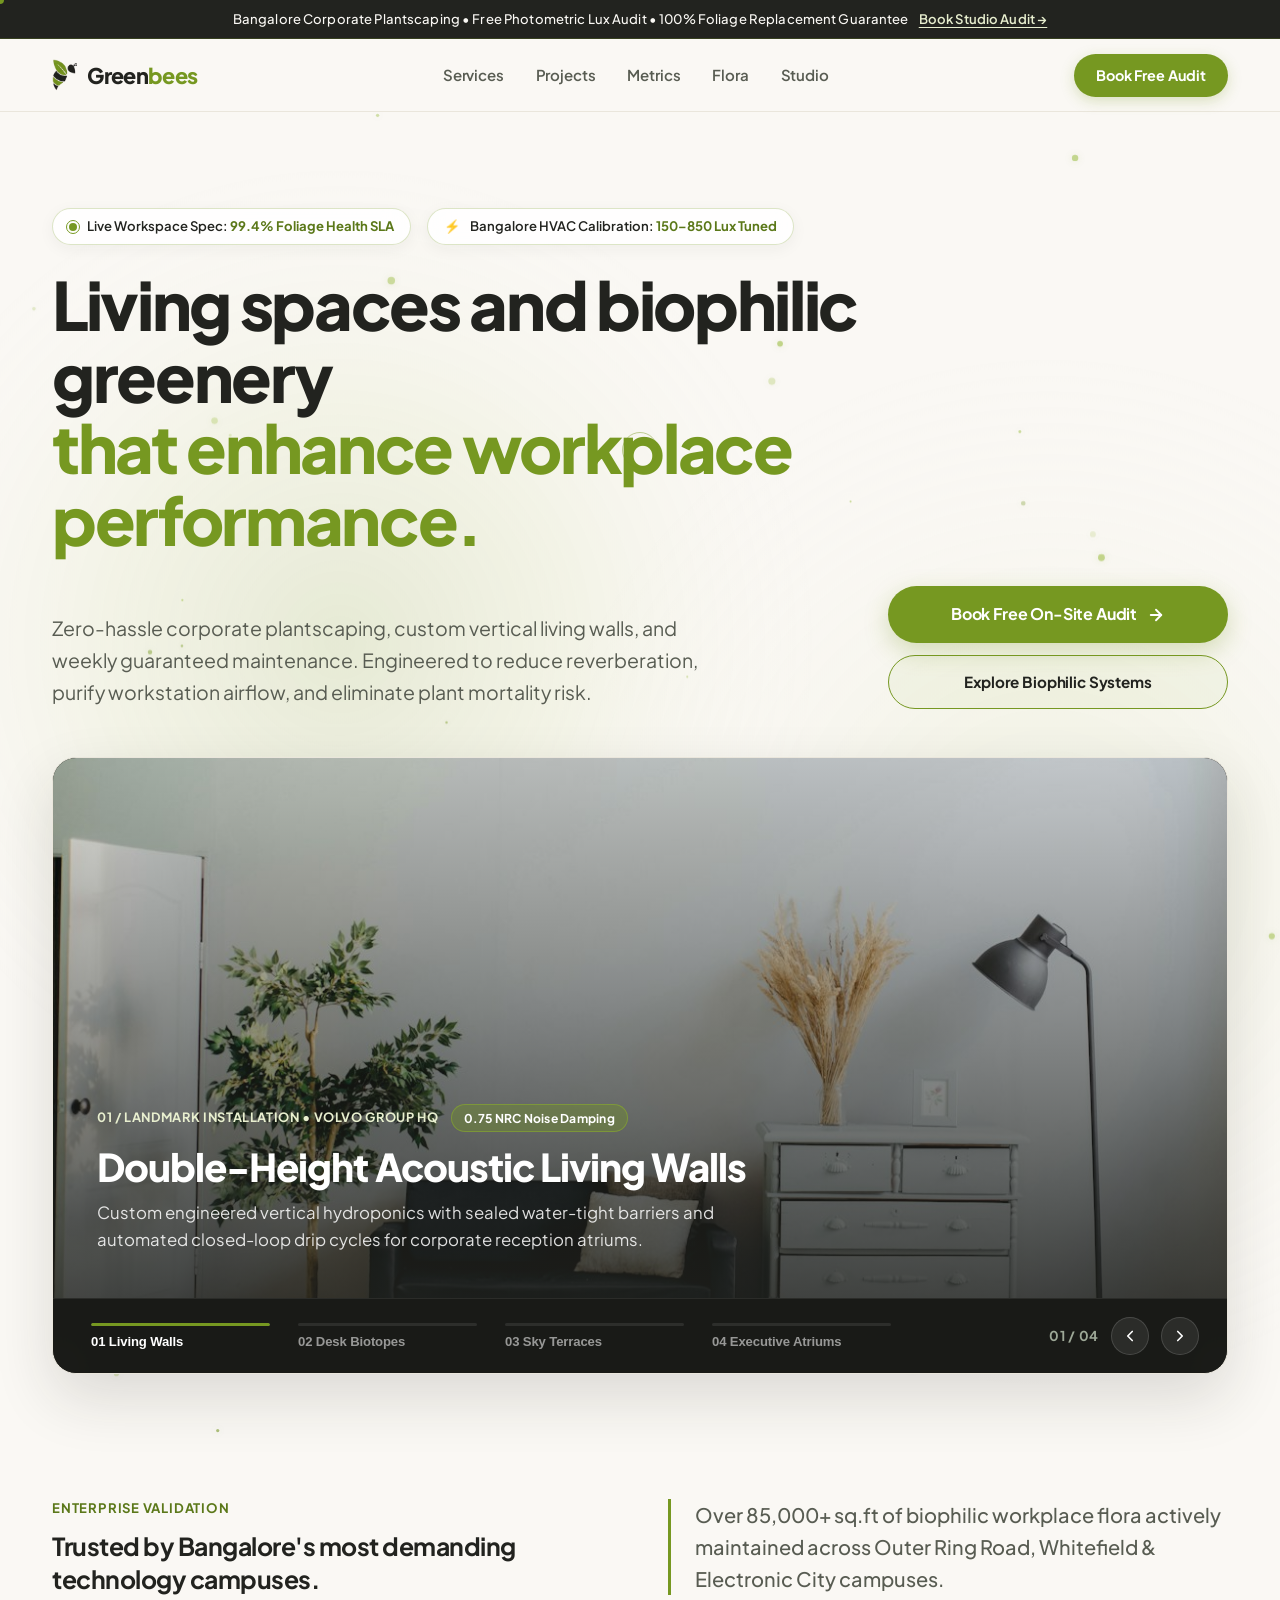
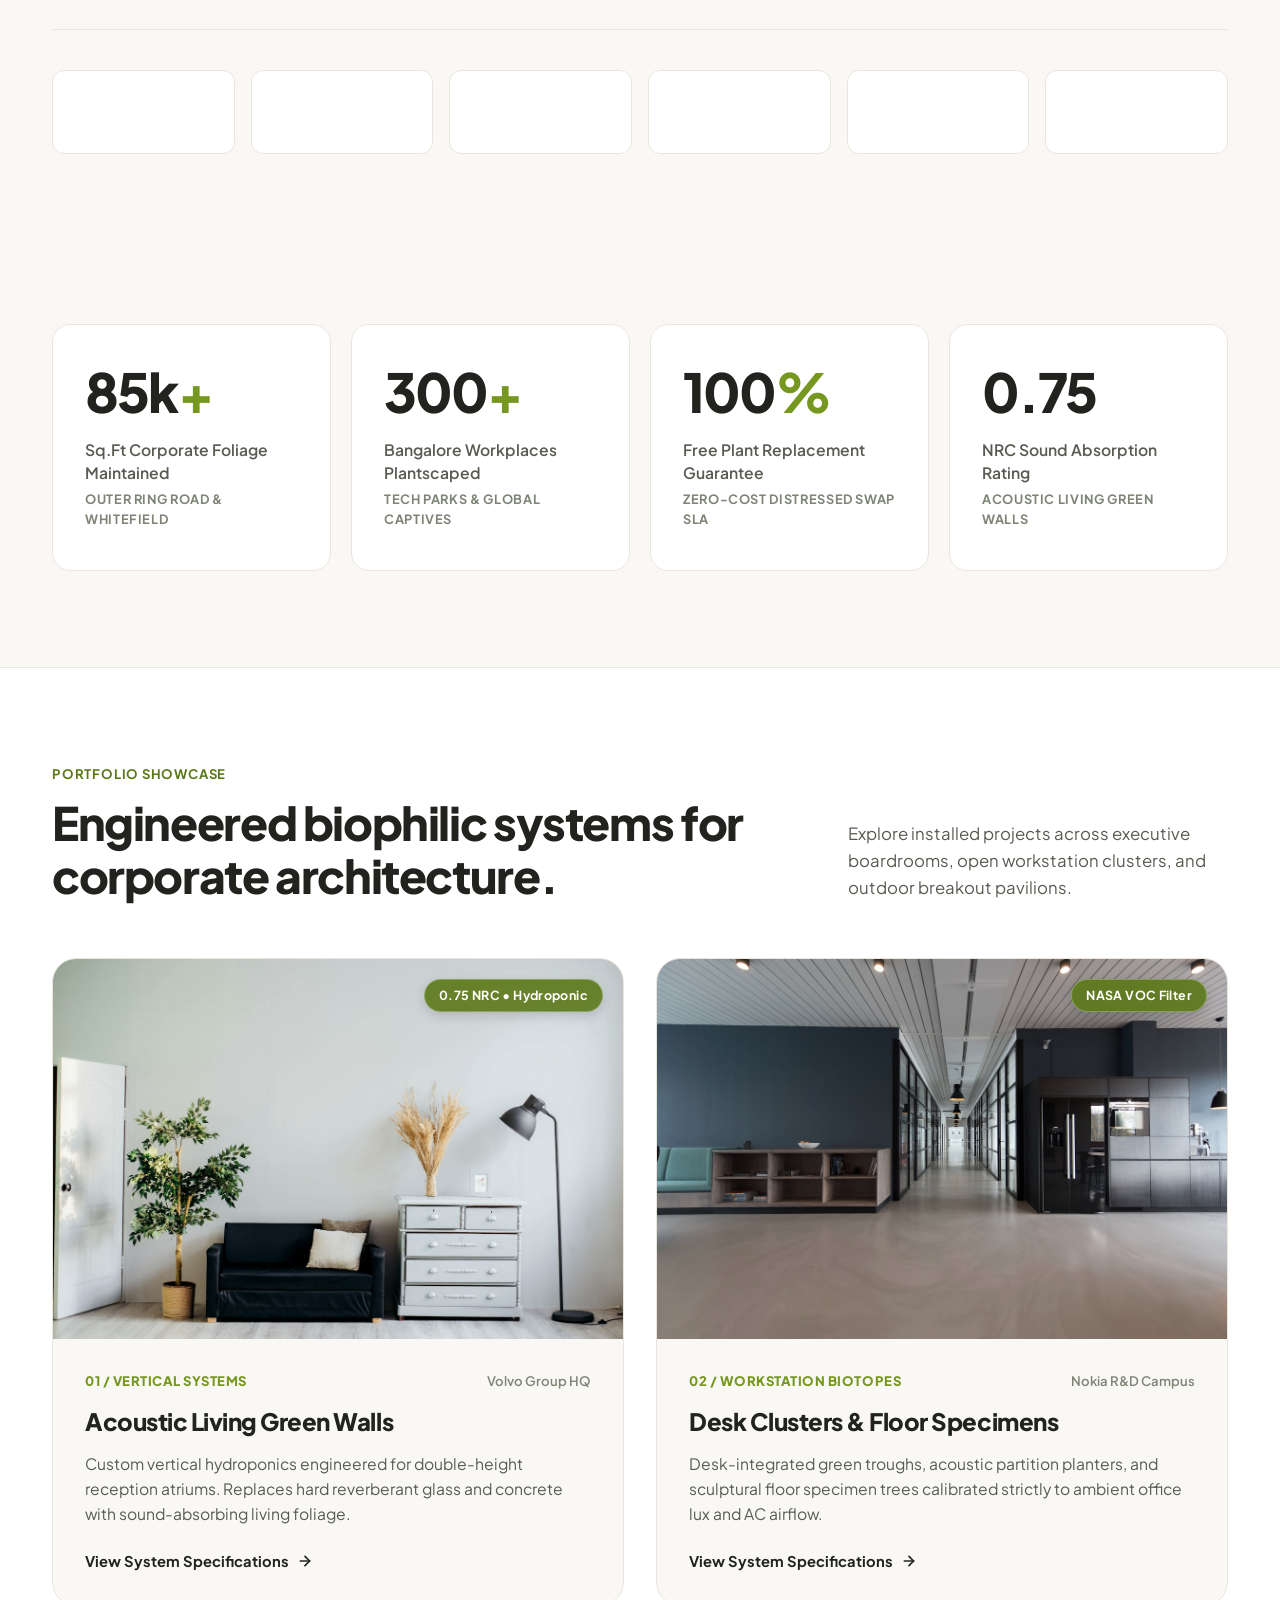
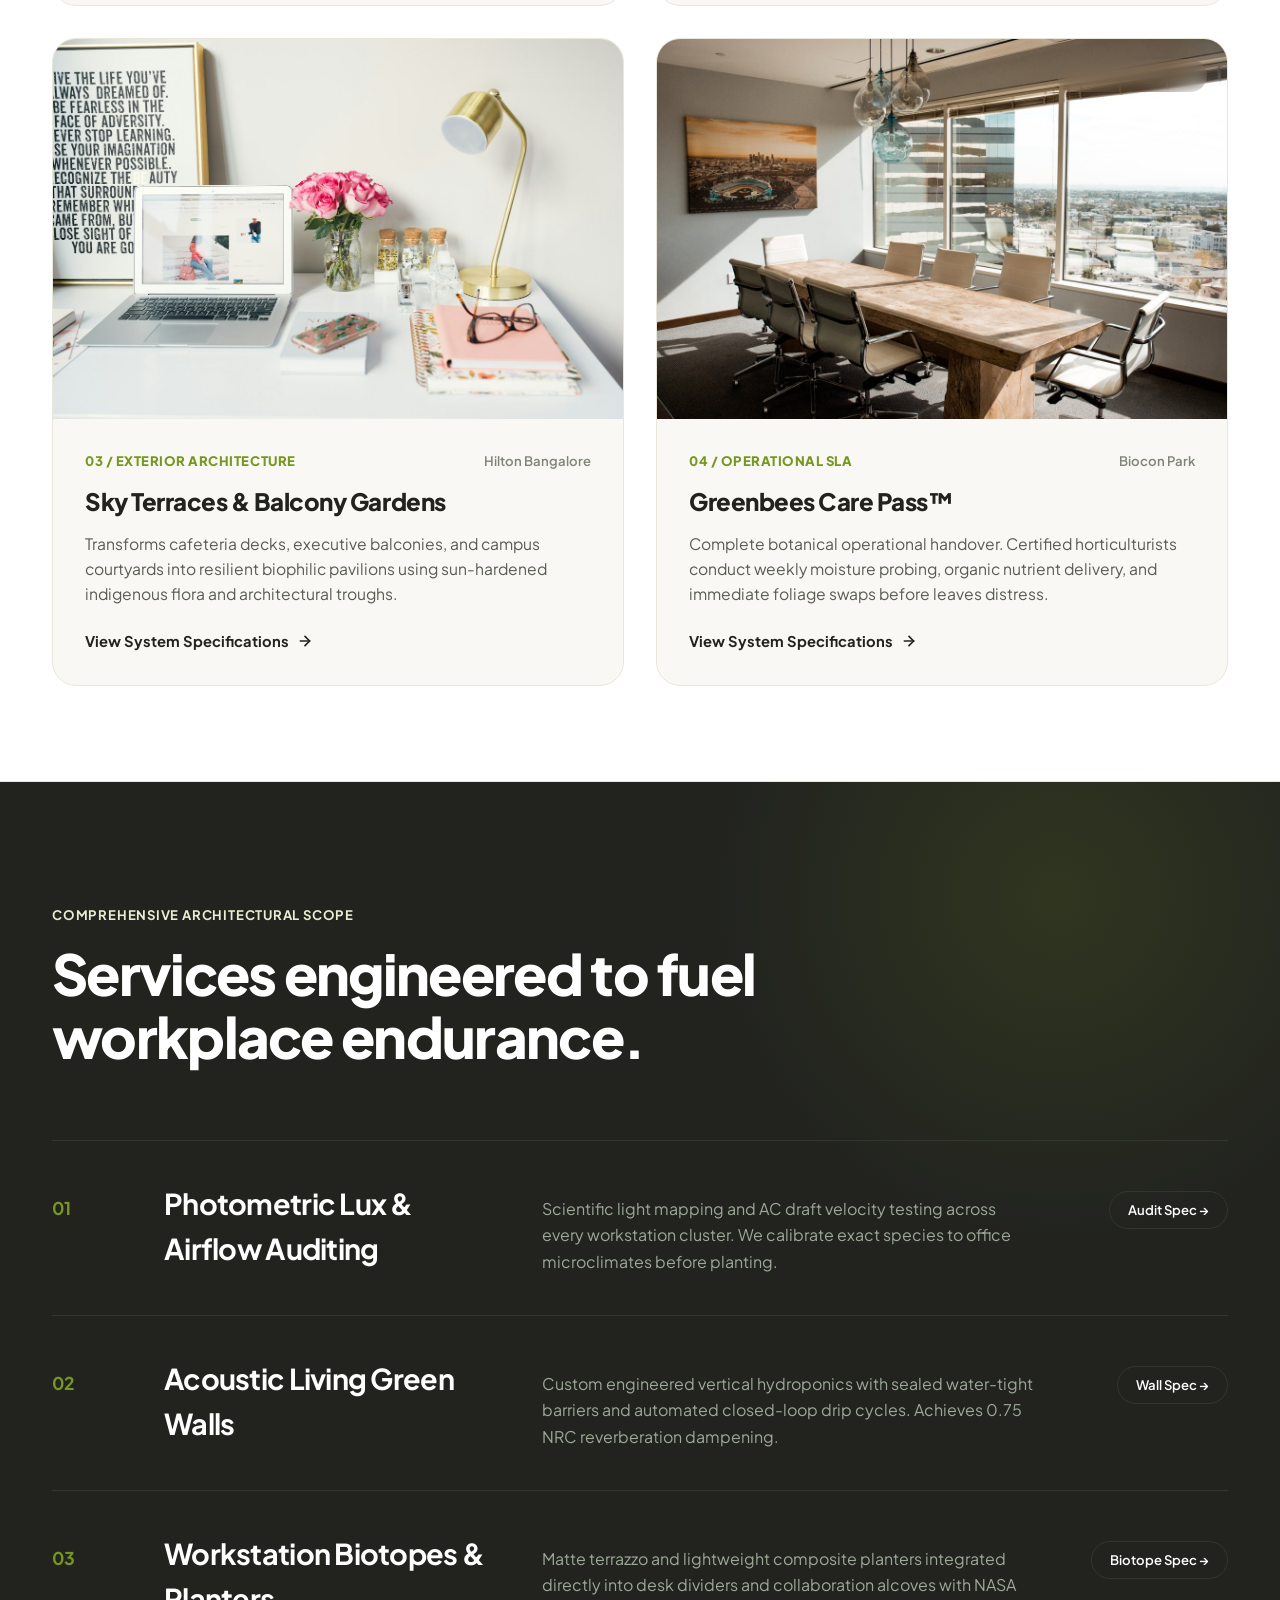
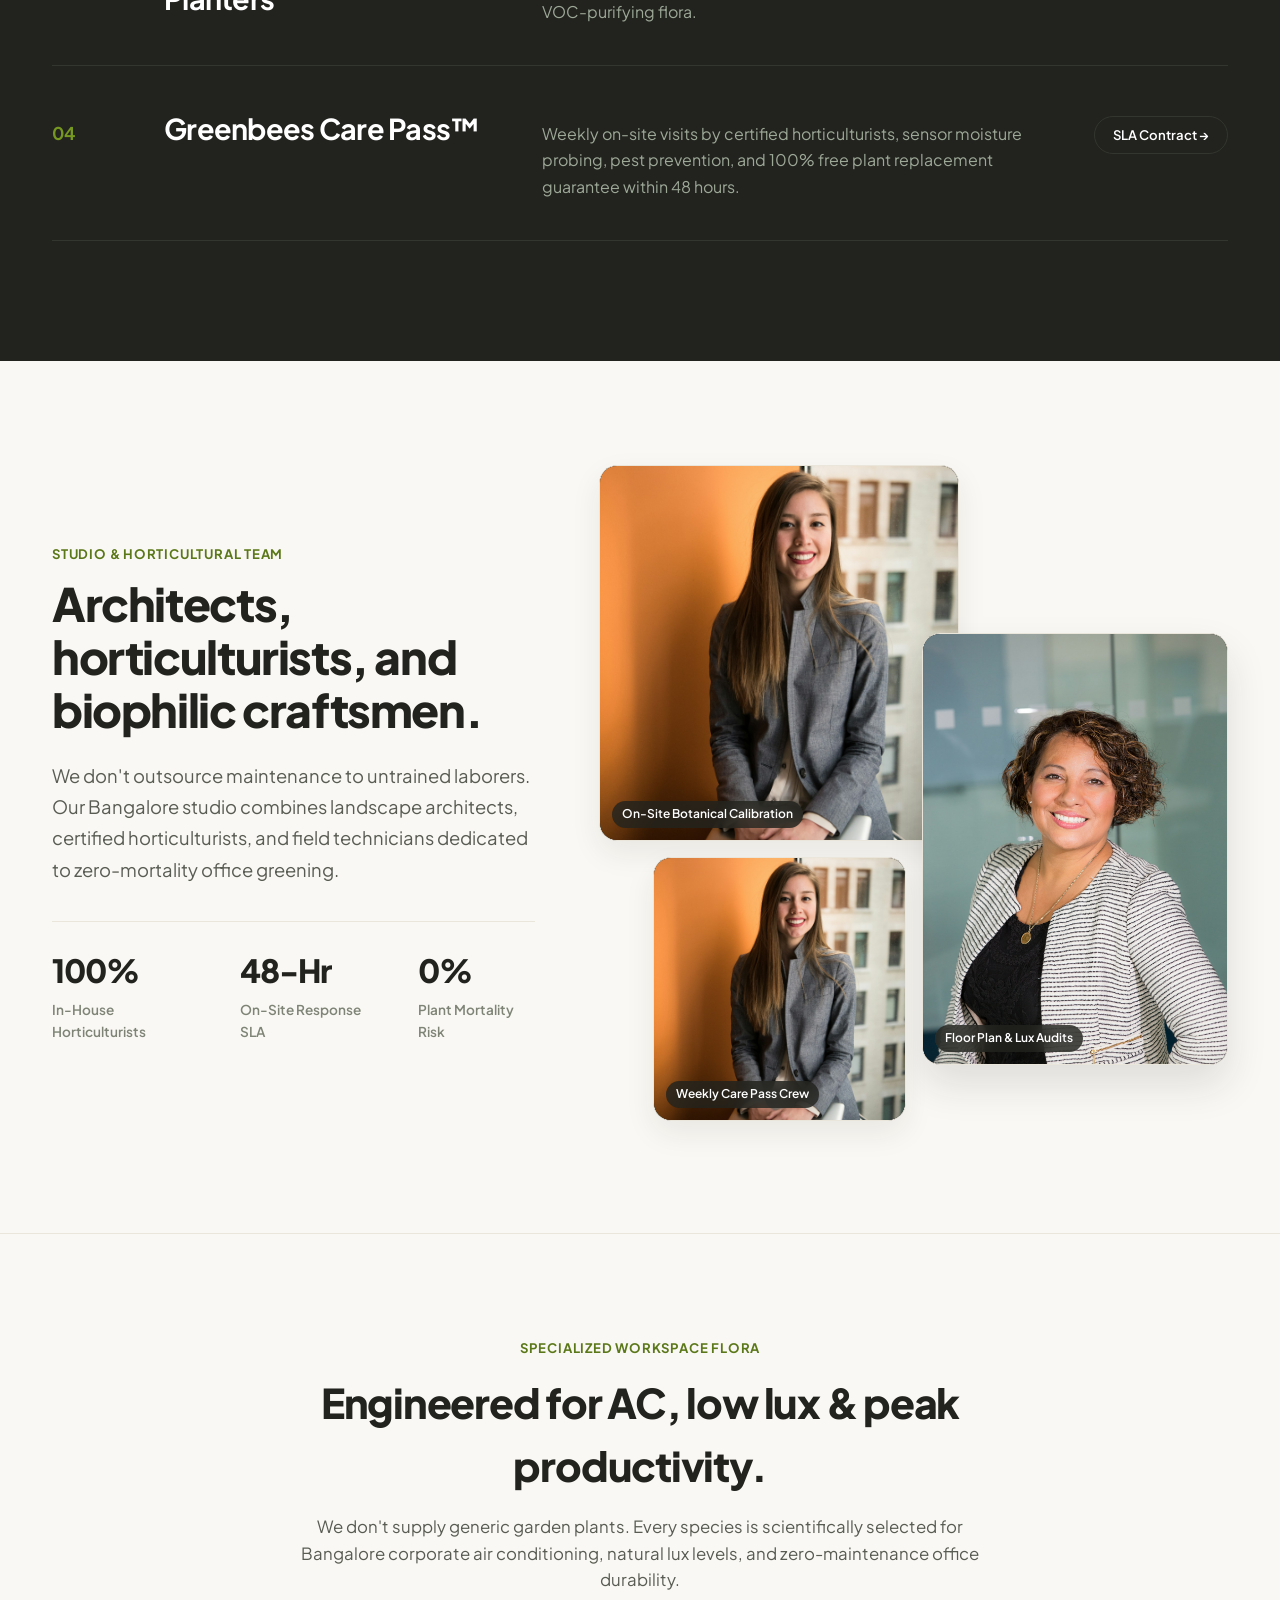
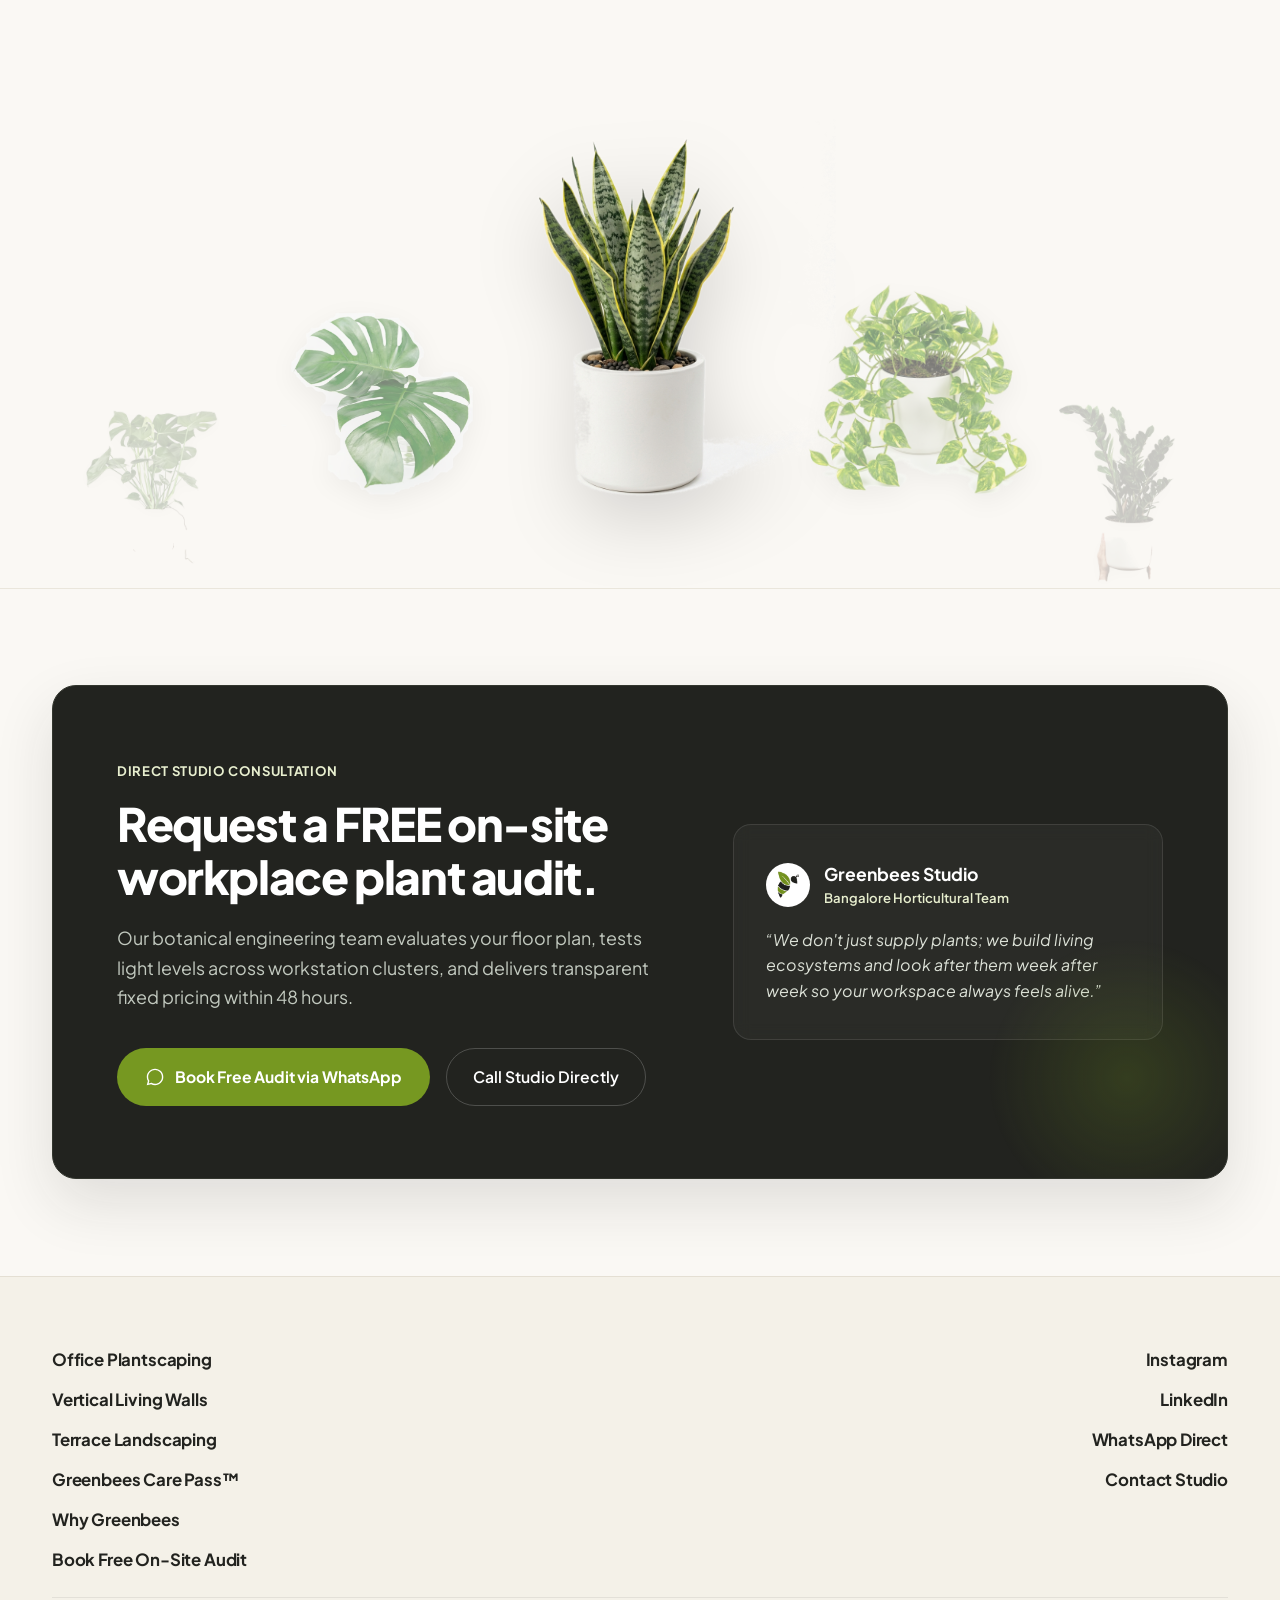
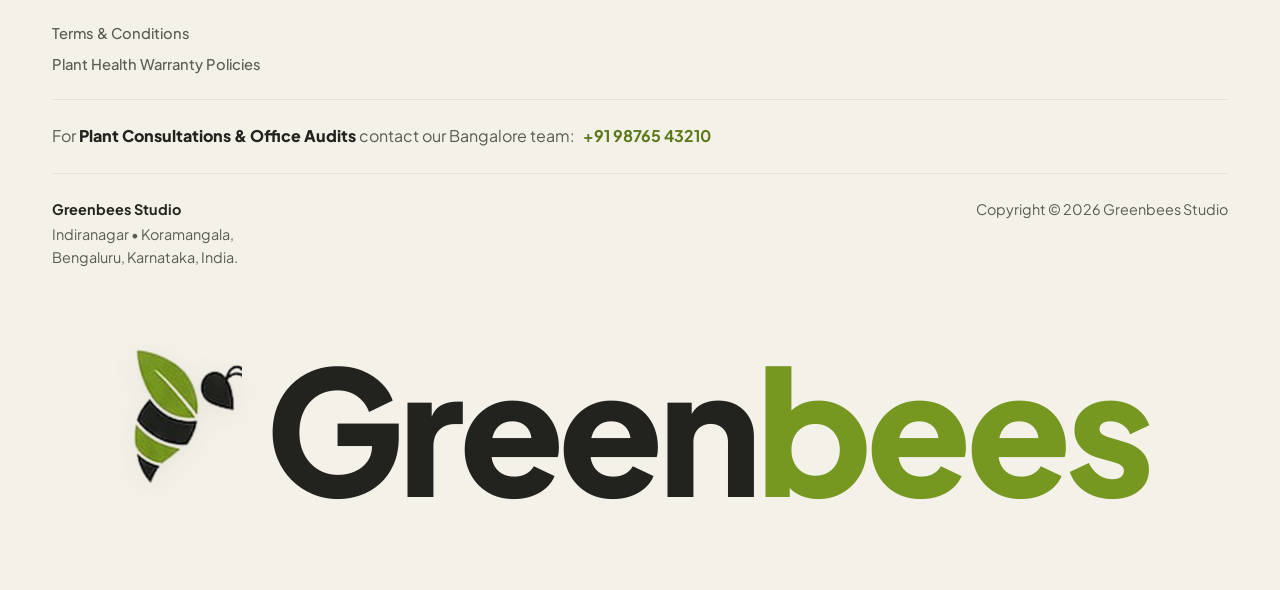
==== commit c6aeffc6: "Update site to new Swiss minimalist editorial design" ====
--- a/index.html
+++ b/index.html
@@ -10,50 +10,64 @@
   <!-- Favicon / Logo -->
   <link rel="icon" type="image/png" href="./assets/images/logo.png">
 
-  <!-- Google Font: Plus Jakarta Sans (Superhealth Modern Clean Typography) -->
+  <!-- Google Font: Plus Jakarta Sans (Swiss Minimalist Editorial Clean Typography) -->
   <link rel="preconnect" href="https://fonts.googleapis.com">
   <link rel="preconnect" href="https://fonts.gstatic.com" crossorigin>
-  <link href="https://fonts.googleapis.com/css2?family=Plus+Jakarta+Sans:wght@400;500;600;700;800&display=swap" rel="stylesheet">
+  <link href="https://fonts.googleapis.com/css2?family=Plus+Jakarta+Sans:wght@300;400;500;600;700;800&display=swap" rel="stylesheet">
 
   <style>
     /* ==========================================================================
-       GREENBEES — SUPERHEALTH-INSPIRED DESIGN SYSTEM
-       Palette directly from Logo:
-       - Brand Green: #769821
-       - Brand Green Dark: #5B7819
-       - Brand Green Light: #E8EFCF
+       GREENBEES — SWISS MINIMALIST EDITORIAL DESIGN SYSTEM
+       Color Palette:
+       - Primary Leaf Green: #6B8B21
+       - Primary Dark: #526B18
+       - Primary Light Tint: #EBF2D6
+       - Primary Accent: #7A9E24
        - Charcoal Black: #22231F
+       - Charcoal Soft: #2D302A
+       - Charcoal Surface: #1A1B18
        - Canvas Cream: #FAF8F4
        - Card White: #FFFFFF
-       - Border: #EAE6DC
+       - Card Alt: #F4F1EA
+       - Text Muted: #666A60
+       - Text Faint: #8E9487
+       - Border Subtle: #EAE6DC
+       - Border Card: #E4DFD3
        ========================================================================== */
 
     :root {
-      --primary: #6B8B21;
-      --primary-dark: #526B18;
-      --primary-light: #EBF2D6;
-      --primary-accent: #7A9E24;
+      /* Exact Greenbees Logo Palette */
+      --primary: #769821;              /* Greenbees Logo Leaf Green */
+      --primary-dark: #5B7819;         /* Greenbees Deep Foliage */
+      --primary-accent: #8FB529;       /* Greenbees Vibrant Sunlight Leaf */
+      --primary-light: #E8EFCF;        /* Greenbees Soft Botanical Mist */
+      --primary-subtle: rgba(118, 152, 33, 0.10);
       
-      --charcoal: #22231F;
-      --charcoal-soft: #383A34;
-      --text-muted: #666A60;
-      --text-faint: #8E9487;
+      --charcoal: #22231F;             /* Greenbees Bee Charcoal Black */
+      --charcoal-soft: #2E302A;
+      --charcoal-surface: #1B1C19;
+      --charcoal-border: #33362E;
       
-      --bg-canvas: #FAF8F4;
+      --text-main: #22231F;
+      --text-muted: #585C52;
+      --text-faint: #7E8576;
+      
+      --bg-canvas: #FAF8F4;            /* Greenbees Warm Cream */
       --bg-card: #FFFFFF;
+      --bg-card-alt: #F4F1EA;
       --border-subtle: #EAE6DC;
       --border-card: #E4DFD3;
       
       --font-main: 'Plus Jakarta Sans', -apple-system, BlinkMacSystemFont, 'Segoe UI', Roboto, sans-serif;
-      --radius-sm: 8px;
-      --radius-md: 14px;
-      --radius-lg: 20px;
-      --radius-xl: 28px;
+      --radius-sm: 6px;
+      --radius-md: 12px;
+      --radius-lg: 18px;
+      --radius-xl: 24px;
       --radius-pill: 9999px;
       
       --shadow-sm: 0 2px 8px rgba(34, 35, 31, 0.04);
-      --shadow-card: 0 10px 30px rgba(34, 35, 31, 0.06);
-      --shadow-hover: 0 16px 40px rgba(34, 35, 31, 0.1);
+      --shadow-card: 0 10px 30px rgba(34, 35, 31, 0.05);
+      --shadow-hover: 0 18px 40px rgba(118, 152, 33, 0.12);
     }
 
     *, *::before, *::after {
@@ -63,427 +77,1108 @@
     }
 
     html {
+      font-size: 16px;
       scroll-behavior: smooth;
-      font-size: 16px;
+      -webkit-font-smoothing: antialiased;
+      -moz-osx-font-smoothing: grayscale;
     }
 
     body {
       font-family: var(--font-main);
       background-color: var(--bg-canvas);
+      color: var(--text-main);
+      line-height: 1.55;
+      overflow-x: hidden;
+      selection-background-color: var(--primary-light);
+    }
+
+    ::selection {
+      background: var(--primary-light);
       color: var(--charcoal);
-      line-height: 1.6;
-      overflow-x: hidden;
-      -webkit-font-smoothing: antialiased;
-    }
-
-    /* Container */
+    }
+
+    img {
+      max-width: 100%;
+      height: auto;
+      display: block;
+    }
+
+    a {
+      text-decoration: none;
+      color: inherit;
+      transition: color 0.2s ease, opacity 0.2s ease, transform 0.2s ease;
+    }
+
     .container {
-      max-width: 1220px;
+      width: 100%;
+      max-width: 1240px;
       margin: 0 auto;
-      padding: 0 24px;
+      padding: 0 32px;
     }
 
     /* ==========================================================================
-       1. FLOATING GLASS PILL NAVBAR (Superhealth Signature)
+       TOP PROMOTIONAL ANNOUNCEMENT STRIP
        ========================================================================== */
-    .nav-wrapper {
-      position: fixed;
-      top: 16px;
-      left: 0;
-      right: 0;
-      z-index: 1000;
-      display: flex;
-      justify-content: center;
-      padding: 0 16px;
-      pointer-events: none;
-    }
-
-    .glass-nav {
-      pointer-events: auto;
-      width: 100%;
-      max-width: 1140px;
+    .top-announcement-strip {
+      background: var(--charcoal);
+      color: #FAF8F4;
+      font-size: 0.82rem;
+      font-weight: 500;
+      padding: 9px 24px;
+      text-align: center;
+      border-bottom: 1px solid rgba(118, 152, 33, 0.25);
+      letter-spacing: 0.01em;
+    }
+
+    .top-announcement-strip a {
+      color: var(--primary-light);
+      text-decoration: underline;
+      text-underline-offset: 3px;
+      margin-left: 8px;
+      font-weight: 600;
+    }
+
+    .top-announcement-strip a:hover {
+      color: #FFFFFF;
+    }
+
+    /* ==========================================================================
+       MINIMALIST SWISS NAVBAR
+       ========================================================================== */
+    .site-header {
+      position: sticky;
+      top: 0;
+      z-index: 100;
+      background: rgba(250, 248, 244, 0.94);
+      backdrop-filter: blur(14px);
+      -webkit-backdrop-filter: blur(14px);
+      border-bottom: 1px solid var(--border-subtle);
+      transition: background 0.3s ease, border-color 0.3s ease;
+    }
+
+    .site-nav {
       display: flex;
       align-items: center;
       justify-content: space-between;
-      padding: 8px 14px 8px 20px;
-      background: rgba(16, 22, 17, 0.88);
-      backdrop-filter: blur(20px);
-      -webkit-backdrop-filter: blur(20px);
-      border: 1px solid rgba(255, 255, 255, 0.12);
-      border-radius: var(--radius-pill);
-      box-shadow: 0 10px 30px rgba(0, 0, 0, 0.25);
-      transition: all 0.35s ease;
-    }
-
-    .glass-nav.nav-scrolled {
-      background: rgba(255, 255, 255, 0.94);
-      border: 1px solid rgba(228, 223, 211, 0.85);
-      box-shadow: 0 10px 30px rgba(34, 35, 31, 0.07);
+      height: 72px;
     }
 
     .nav-brand {
       display: flex;
       align-items: center;
       gap: 10px;
-      text-decoration: none;
-      color: #FFFFFF;
-      transition: color 0.3s ease;
-    }
-
-    .glass-nav.nav-scrolled .nav-brand {
-      color: var(--charcoal);
     }
 
     .nav-logo-img {
-      height: 36px;
+      height: 32px;
       width: auto;
       object-fit: contain;
     }
 
     .nav-brand-text {
-      font-size: 1.25rem;
+      font-size: 1.35rem;
       font-weight: 800;
-      letter-spacing: -0.02em;
+      letter-spacing: -0.03em;
+      color: var(--charcoal);
+    }
+
+    .nav-brand-text span {
+      color: var(--primary);
+    }
+
+    .nav-menu {
+      display: flex;
+      align-items: center;
+      list-style: none;
+      gap: 32px;
+    }
+
+    .nav-link {
+      font-size: 0.94rem;
+      font-weight: 600;
+      color: var(--text-muted);
+      letter-spacing: -0.01em;
+      position: relative;
+    }
+
+    .nav-link:hover {
+      color: var(--charcoal);
+    }
+
+    .nav-cta-pill {
+      display: inline-flex;
+      align-items: center;
+      justify-content: center;
+      padding: 10px 22px;
+      background: var(--primary);
       color: #FFFFFF;
-      transition: color 0.3s ease;
-    }
-
-    .nav-brand-text span {
-      color: #8FB529;
-      transition: color 0.3s ease;
-    }
-
-    .glass-nav.nav-scrolled .nav-brand-text {
+      font-size: 0.9rem;
+      font-weight: 700;
+      border-radius: var(--radius-pill);
+      letter-spacing: -0.01em;
+      box-shadow: 0 4px 14px rgba(118, 152, 33, 0.25);
+      transition: background 0.22s ease, transform 0.2s ease, box-shadow 0.2s ease;
+    }
+
+    .nav-cta-pill:hover {
+      background: var(--primary-dark);
+      transform: translateY(-1px);
+      box-shadow: 0 6px 18px rgba(91, 120, 25, 0.35);
+    }
+
+    .nav-cta-pill:hover {
+      background: var(--primary);
+      transform: translateY(-1px);
+    }
+
+    /* ==========================================================================
+       SHOT 1 — HERO INTRODUCTION (Swiss Editorial Minimalist)
+       ========================================================================== */
+    .hero-editorial-section {
+      padding: 96px 0 84px 0;
+      background: var(--bg-canvas);
+      position: relative;
+    }
+
+    
+
+    .hero-headline {
+      font-size: clamp(2.8rem, 5.2vw, 4.8rem);
+      font-weight: 800;
+      line-height: 1.08;
+      letter-spacing: -0.035em;
       color: var(--charcoal);
-    }
-
-    .glass-nav.nav-scrolled .nav-brand-text span {
+      max-width: 1080px;
+      margin-bottom: 30px;
+    }
+
+    .hero-headline-green {
       color: var(--primary);
-    }
-
-    .nav-menu {
-      display: flex;
-      align-items: center;
+      font-weight: 800;
+      display: inline;
+    }
+
+    .hero-editorial-body {
+      display: grid;
+      grid-template-columns: 1fr 340px;
+      gap: 56px;
+      align-items: flex-end;
+      margin-top: 24px;
+    }
+
+    .hero-description {
+      font-size: 1.22rem;
+      line-height: 1.65;
+      color: var(--text-muted);
+      max-width: 680px;
+    }
+
+    .hero-actions-group {
+      display: flex;
+      flex-direction: column;
+      gap: 12px;
+    }
+
+    .btn-editorial-primary {
+      display: inline-flex;
+      align-items: center;
+      justify-content: center;
+      gap: 10px;
+      padding: 16px 28px;
+      background: var(--primary);
+      color: #FFFFFF;
+      font-size: 1rem;
+      font-weight: 700;
+      border-radius: var(--radius-pill);
+      letter-spacing: -0.01em;
+      box-shadow: 0 8px 24px rgba(118, 152, 33, 0.28);
+      transition: background 0.25s ease, transform 0.2s ease, box-shadow 0.25s ease;
+    }
+
+    .btn-editorial-primary:hover {
+      background: var(--primary-dark);
+      transform: translateY(-2px);
+      box-shadow: 0 12px 30px rgba(91, 120, 25, 0.38);
+    }
+
+    .btn-editorial-primary:hover {
+      background: var(--primary);
+      transform: translateY(-2px);
+      box-shadow: 0 12px 30px rgba(107, 139, 33, 0.25);
+    }
+
+    .btn-editorial-secondary {
+      display: inline-flex;
+      align-items: center;
+      justify-content: center;
       gap: 8px;
-      list-style: none;
-    }
-
-    .nav-link {
-      font-size: 0.9rem;
-      font-weight: 600;
-      color: #D5DDD2;
-      text-decoration: none;
-      padding: 8px 16px;
-      border-radius: var(--radius-pill);
-      transition: all 0.2s ease;
-    }
-
-    .nav-link:hover {
-      color: #FFFFFF;
-      background-color: rgba(255, 255, 255, 0.1);
-    }
-
-    .glass-nav.nav-scrolled .nav-link {
-      color: var(--charcoal-soft);
-    }
-
-    .glass-nav.nav-scrolled .nav-link:hover {
+      padding: 14px 26px;
+      background: rgba(118, 152, 33, 0.05);
       color: var(--charcoal);
-      background-color: var(--primary-light);
-    }
-
-    .nav-cta-group {
-      display: flex;
-      align-items: center;
-      gap: 12px;
-    }
-
-    .btn-pill-secondary {
-      display: inline-flex;
-      align-items: center;
-      gap: 6px;
-      padding: 8px 16px;
-      font-size: 0.86rem;
-      font-weight: 600;
-      color: #FFFFFF;
-      background: rgba(255, 255, 255, 0.08);
-      border: 1px solid rgba(255, 255, 255, 0.2);
-      border-radius: var(--radius-pill);
-      text-decoration: none;
-      transition: all 0.2s ease;
-    }
-
-    .btn-pill-secondary:hover {
-      background: rgba(255, 255, 255, 0.18);
-      border-color: rgba(255, 255, 255, 0.4);
-      color: #FFFFFF;
-    }
-
-    .glass-nav.nav-scrolled .btn-pill-secondary {
-      color: var(--charcoal);
-      background: transparent;
-      border: 1px solid var(--border-card);
-    }
-
-    .glass-nav.nav-scrolled .btn-pill-secondary:hover {
-      background: #FFFFFF;
-      border-color: var(--charcoal);
-    }
-
-    .btn-pill-primary {
-      display: inline-flex;
-      align-items: center;
-      gap: 8px;
-      padding: 10px 22px;
-      font-size: 0.88rem;
-      font-weight: 700;
-      color: #FFFFFF;
-      background: #658620;
-      border: 1px solid rgba(255, 255, 255, 0.15);
-      border-radius: var(--radius-pill);
-      text-decoration: none;
-      box-shadow: 0 4px 12px rgba(0, 0, 0, 0.25);
-      transition: all 0.2s ease;
-    }
-
-    .btn-pill-primary:hover {
-      background: #526D18;
-      transform: translateY(-1px);
-      box-shadow: 0 6px 16px rgba(0, 0, 0, 0.35);
-    }
-
-    /* ==========================================================================
-       2. FULLSCREEN DARK HERO SECTION (End-to-End Viewport)
-       ========================================================================== */
-    .hero-section {
-      position: relative;
-      width: 100vw;
-      max-width: 100%;
-      min-height: 100vh;
-      min-height: 100dvh;
-      height: 100vh;
-      height: 100dvh;
-      display: flex;
-      flex-direction: column;
-      justify-content: center;
-      padding: 72px 0 24px 0;
-      box-sizing: border-box;
-      background: 
-        linear-gradient(180deg, rgba(12, 18, 13, 0.92) 0%, rgba(12, 18, 13, 0.76) 42%, rgba(10, 15, 11, 0.97) 100%),
-        url('./assets/images/hero-biophilic.jpg') center/cover no-repeat;
-      overflow: hidden;
-      color: #FFFFFF;
-    }
-
-    .hero-container-fullscreen {
-      flex: 1;
-      display: flex;
-      align-items: center;
-      justify-content: center;
-      width: 100%;
-    }
-
-    .hero-content-fullscreen {
-      max-width: 920px;
-      margin: 0 auto;
-      text-align: center;
-      display: flex;
-      flex-direction: column;
-      align-items: center;
-      width: 100%;
-    }
-
-    .hero-title {
-      font-size: clamp(2.6rem, 5.2vw, 4.4rem);
-      font-weight: 800;
-      line-height: 1.12;
-      letter-spacing: -0.03em;
-      color: #FFFFFF;
-      margin-bottom: 22px;
-    }
-
-    .hero-title .highlight-text {
-      color: #8FB529;
-      position: relative;
-      display: inline-block;
-    }
-
-    .hero-desc {
-      font-size: 1.18rem;
-      line-height: 1.68;
-      color: #CAD2C5;
-      margin-bottom: 36px;
-      max-width: 680px;
-    }
-
-    .hero-buttons {
-      display: flex;
-      align-items: center;
-      justify-content: center;
-      gap: 18px;
-      flex-wrap: wrap;
-    }
-
-    .hero-btn-main {
-      display: inline-flex;
-      align-items: center;
-      gap: 10px;
-      padding: 14px 28px;
-      font-size: 0.96rem;
-      font-weight: 700;
-      color: #FFFFFF;
-      background: #658620;
-      border: 1px solid rgba(255, 255, 255, 0.15);
-      border-radius: var(--radius-pill);
-      text-decoration: none;
-      box-shadow: 0 4px 14px rgba(0, 0, 0, 0.25);
-      transition: all 0.2s ease;
-    }
-
-    .hero-btn-main:hover {
-      background: #526D18;
-      transform: translateY(-2px);
-    }
-
-    .hero-btn-whatsapp {
-      display: inline-flex;
-      align-items: center;
-      gap: 8px;
-      padding: 14px 24px;
       font-size: 0.95rem;
       font-weight: 700;
-      color: #FFFFFF;
-      background: rgba(255, 255, 255, 0.08);
-      backdrop-filter: blur(10px);
-      border: 1px solid rgba(255, 255, 255, 0.18);
+      border: 1.5px solid var(--primary);
       border-radius: var(--radius-pill);
-      text-decoration: none;
-      transition: all 0.2s ease;
-    }
-
-    .hero-btn-whatsapp:hover {
-      background: rgba(255, 255, 255, 0.15);
-      border-color: rgba(255, 255, 255, 0.35);
+      letter-spacing: -0.01em;
+      transition: border-color 0.2s ease, background 0.2s ease, transform 0.2s ease;
+    }
+
+    .btn-editorial-secondary:hover {
+      background: var(--primary-light);
+      border-color: var(--primary-dark);
       transform: translateY(-1px);
     }
 
-    .hero-btn-whatsapp svg {
-      width: 20px;
-      height: 20px;
-      fill: #8FB529;
-    }
-
-    /* Trust Stats Bar in Dark Hero */
-    .hero-trust-row {
-      display: flex;
-      align-items: center;
-      gap: 28px;
-      padding-top: 20px;
-      border-top: 1px solid rgba(255, 255, 255, 0.12);
-    }
-
-    .trust-item {
-      display: flex;
-      flex-direction: column;
-    }
-
-    .trust-val {
-      font-size: 1.35rem;
-      font-weight: 800;
-      color: #FFFFFF;
-      letter-spacing: -0.02em;
-    }
-
-    .trust-val span {
-      color: #8FB529;
-    }
-
-    .trust-label {
-      font-size: 0.76rem;
-      font-weight: 600;
-      color: #8E998B;
-      text-transform: uppercase;
-      letter-spacing: 0.04em;
-    }
-
-    /* Hero Visual Card (Matte Dark Frosted) */
-    .hero-visual-card {
+    .btn-editorial-secondary:hover {
+      border-color: var(--charcoal);
+      background: #FFFFFF;
+    }
+
+    
+    /* ==========================================================================
+       HERO SHOWCASE CAROUSEL (Cinematic Architectural Slides)
+       ========================================================================== */
+    .hero-carousel-wrapper {
+      margin-top: 48px;
       position: relative;
-      background: rgba(255, 255, 255, 0.05);
-      backdrop-filter: blur(14px);
-      border: 1px solid rgba(255, 255, 255, 0.14);
       border-radius: var(--radius-xl);
-      padding: 12px;
-      box-shadow: 0 20px 40px rgba(0, 0, 0, 0.35);
-    }
-
-    .hero-img-wrap {
+      overflow: hidden;
+      background: var(--charcoal);
+      box-shadow: 0 24px 60px rgba(34, 35, 31, 0.14);
+      border: 1px solid var(--border-subtle);
+    }
+
+    .hero-carousel-stage {
       position: relative;
-      border-radius: var(--radius-lg);
+      height: 540px;
+      width: 100%;
       overflow: hidden;
-      height: 420px;
-    }
-
-    .hero-img-wrap img {
+    }
+
+    .hero-carousel-slide {
+      position: absolute;
+      inset: 0;
+      opacity: 0;
+      visibility: hidden;
+      transform: scale(1.03);
+      transition: opacity 0.7s cubic-bezier(0.16, 1, 0.3, 1), transform 0.7s cubic-bezier(0.16, 1, 0.3, 1), visibility 0.7s;
+      z-index: 1;
+    }
+
+    .hero-carousel-slide.active {
+      opacity: 1;
+      visibility: visible;
+      transform: scale(1);
+      z-index: 2;
+    }
+
+    .hero-carousel-slide img {
       width: 100%;
       height: 100%;
       object-fit: cover;
       display: block;
-      transition: transform 0.6s ease;
-    }
-
-    .hero-visual-card:hover .hero-img-wrap img {
-      transform: scale(1.02);
-    }
-
-    /* Floating Chips (Zero-Glow Matte Style) */
-    .floating-chip {
+    }
+
+    .hero-slide-overlay {
       position: absolute;
-      background: rgba(18, 25, 20, 0.88);
-      backdrop-filter: blur(14px);
-      padding: 10px 16px;
+      inset: 0;
+      background: linear-gradient(180deg, rgba(34, 35, 31, 0.12) 0%, rgba(34, 35, 31, 0.82) 100%);
+      display: flex;
+      flex-direction: column;
+      justify-content: flex-end;
+      padding: 44px;
+      color: #FFFFFF;
+    }
+
+    .hero-slide-content {
+      max-width: 760px;
+    }
+
+    .hero-slide-tag-row {
+      display: flex;
+      align-items: center;
+      gap: 12px;
+      margin-bottom: 12px;
+      flex-wrap: wrap;
+    }
+
+    .hero-slide-tag {
+      font-size: 0.8rem;
+      font-weight: 700;
+      text-transform: uppercase;
+      letter-spacing: 0.05em;
+      color: var(--primary-light);
+    }
+
+    .hero-slide-badge {
+      display: inline-flex;
+      align-items: center;
+      padding: 4px 12px;
+      background: rgba(118, 152, 33, 0.35);
+      backdrop-filter: blur(8px);
+      border: 1px solid rgba(143, 181, 41, 0.5);
       border-radius: var(--radius-pill);
-      box-shadow: 0 10px 24px rgba(0, 0, 0, 0.3);
-      border: 1px solid rgba(255, 255, 255, 0.14);
-      display: flex;
-      align-items: center;
-      gap: 10px;
-      z-index: 10;
-      font-size: 0.84rem;
+      font-size: 0.76rem;
       font-weight: 700;
       color: #FFFFFF;
-    }
-
-    .chip-1 {
-      top: 24px;
-      left: 20px;
-    }
-
-    .chip-2 {
-      bottom: 24px;
+      letter-spacing: 0.02em;
+    }
+
+    .hero-slide-title {
+      font-size: clamp(1.8rem, 3vw, 2.6rem);
+      font-weight: 800;
+      letter-spacing: -0.025em;
+      line-height: 1.18;
+      margin-bottom: 10px;
+      color: #FFFFFF;
+    }
+
+    .hero-slide-desc {
+      font-size: 1.05rem;
+      line-height: 1.6;
+      color: rgba(255, 255, 255, 0.85);
+      max-width: 640px;
+    }
+
+    /* Carousel Footer Controls */
+    .hero-carousel-footer {
+      display: flex;
+      align-items: center;
+      justify-content: space-between;
+      padding: 16px 28px;
+      background: rgba(26, 27, 24, 0.95);
+      backdrop-filter: blur(14px);
+      border-top: 1px solid rgba(255, 255, 255, 0.08);
+      gap: 20px;
+    }
+
+    .hero-carousel-tabs {
+      display: flex;
+      align-items: center;
+      gap: 8px;
+      flex-grow: 1;
+      max-width: 820px;
+    }
+
+    .hero-carousel-tab {
+      flex: 1;
+      background: transparent;
+      border: none;
+      cursor: pointer;
+      display: flex;
+      flex-direction: column;
+      gap: 8px;
+      padding: 8px 10px;
+      border-radius: var(--radius-sm);
+      text-align: left;
+      opacity: 0.55;
+      transition: opacity 0.25s ease;
+    }
+
+    .hero-carousel-tab:hover {
+      opacity: 0.85;
+    }
+
+    .hero-carousel-tab.active {
+      opacity: 1;
+    }
+
+    .tab-progress-bar {
+      width: 100%;
+      height: 3px;
+      background: rgba(255, 255, 255, 0.16);
+      border-radius: 2px;
+      overflow: hidden;
+      display: block;
+      position: relative;
+    }
+
+    .tab-progress-fill {
+      position: absolute;
+      top: 0;
+      left: 0;
+      height: 100%;
+      width: 0%;
+      background: var(--primary);
+      border-radius: 2px;
+    }
+
+    .hero-carousel-tab.active .tab-progress-fill {
+      width: 100%;
+      transition: width 5s linear;
+    }
+
+    .tab-label {
+      font-size: 0.82rem;
+      font-weight: 700;
+      color: #FFFFFF;
+      letter-spacing: -0.01em;
+      white-space: nowrap;
+      overflow: hidden;
+      text-overflow: ellipsis;
+    }
+
+    .hero-carousel-controls {
+      display: flex;
+      align-items: center;
+      gap: 12px;
+      flex-shrink: 0;
+    }
+
+    .hero-carousel-counter {
+      font-size: 0.85rem;
+      font-weight: 700;
+      color: #9DA897;
+      letter-spacing: 0.05em;
+      min-width: 48px;
+      text-align: center;
+    }
+
+    .hero-carousel-arrow-btn {
+      width: 38px;
+      height: 38px;
+      border-radius: 50%;
+      background: rgba(255, 255, 255, 0.08);
+      border: 1px solid rgba(255, 255, 255, 0.14);
+      color: #FFFFFF;
+      display: flex;
+      align-items: center;
+      justify-content: center;
+      cursor: pointer;
+      transition: background 0.2s ease, transform 0.2s ease, border-color 0.2s ease;
+    }
+
+    .hero-carousel-arrow-btn:hover {
+      background: var(--primary);
+      border-color: var(--primary);
+      transform: scale(1.05);
+    }
+
+    @media (max-width: 900px) {
+      .hero-carousel-stage {
+        height: 420px;
+      }
+      .hero-slide-overlay {
+        padding: 28px;
+      }
+      .tab-label {
+        font-size: 0.74rem;
+      }
+    }
+
+    @media (max-width: 680px) {
+      .hero-carousel-stage {
+        height: 360px;
+      }
+      .hero-slide-overlay {
+        padding: 20px;
+      }
+      .hero-carousel-tabs {
+        display: none;
+      }
+      .hero-carousel-footer {
+        justify-content: flex-end;
+      }
+    }
+
+    /* ==========================================================================
+       SHOT 2 — VISUAL PROJECT REVEAL & CLIENT STATEMENT
+       ========================================================================== */
+    .visual-reveal-section {
+      padding: 0 0 90px 0;
+      background: var(--bg-canvas);
+    }
+
+    .reveal-frame {
+      position: relative;
+      border-radius: var(--radius-xl);
+      overflow: hidden;
+      background: var(--charcoal);
+      box-shadow: 0 24px 60px rgba(34, 35, 31, 0.12);
+      border: 1px solid var(--border-subtle);
+    }
+
+    .reveal-frame img {
+      width: 100%;
+      height: 560px;
+      object-fit: cover;
+      display: block;
+      transition: transform 0.7s cubic-bezier(0.16, 1, 0.3, 1);
+    }
+
+    .reveal-frame:hover img {
+      transform: scale(1.02);
+    }
+
+    .reveal-frame-overlay {
+      position: absolute;
+      inset: 0;
+      background: linear-gradient(180deg, rgba(34, 35, 31, 0.1) 0%, rgba(34, 35, 31, 0.75) 100%);
+      display: flex;
+      flex-direction: column;
+      justify-content: flex-end;
+      padding: 44px;
+      color: #FFFFFF;
+    }
+
+    .reveal-tag {
+      display: inline-flex;
+      align-items: center;
+      gap: 6px;
+      font-size: 0.8rem;
+      font-weight: 700;
+      text-transform: uppercase;
+      letter-spacing: 0.05em;
+      color: var(--primary-light);
+      margin-bottom: 8px;
+    }
+
+    .reveal-title {
+      font-size: clamp(1.8rem, 2.8vw, 2.4rem);
+      font-weight: 800;
+      letter-spacing: -0.02em;
+      margin-bottom: 8px;
+    }
+
+    .reveal-caption {
+      font-size: 1rem;
+      color: rgba(255, 255, 255, 0.8);
+      max-width: 620px;
+    }
+
+    /* Studio statement row */
+    .studio-statement-row {
+      display: grid;
+      grid-template-columns: 1fr 1fr;
+      gap: 56px;
+      align-items: center;
+      padding: 64px 0 32px 0;
+      border-bottom: 1px solid var(--border-subtle);
+    }
+
+    .statement-label {
+      font-size: 0.82rem;
+      font-weight: 700;
+      text-transform: uppercase;
+      letter-spacing: 0.06em;
+      color: var(--primary-dark);
+      margin-bottom: 12px;
+      display: block;
+    }
+
+    .statement-heading {
+      font-size: 1.55rem;
+      font-weight: 700;
+      letter-spacing: -0.02em;
+      color: var(--charcoal);
+      line-height: 1.35;
+    }
+
+    .statement-right-quote {
+      font-size: 1.25rem;
+      font-weight: 500;
+      line-height: 1.6;
+      color: var(--text-muted);
+      border-left: 3px solid var(--primary);
+      padding-left: 24px;
+    }
+
+    /* Client logos grid */
+    .client-logos-strip {
+      padding: 40px 0 10px 0;
+    }
+
+    .client-logos-grid {
+      display: grid;
+      grid-template-columns: repeat(6, 1fr);
+      gap: 16px;
+    }
+
+    .client-logo-card {
+      background: #FFFFFF;
+      border: 1px solid var(--border-subtle);
+      border-radius: var(--radius-md);
+      height: 84px;
+      display: flex;
+      align-items: center;
+      justify-content: center;
+      padding: 16px 20px;
+      transition: transform 0.25s ease, box-shadow 0.25s ease, border-color 0.25s ease;
+    }
+
+    .client-logo-card:hover {
+      transform: translateY(-3px);
+      box-shadow: 0 8px 24px rgba(34, 35, 31, 0.06);
+      border-color: #D3CDC0;
+    }
+
+    .client-logo-img {
+      max-width: 100%;
+      height: auto;
+      object-fit: contain;
+      filter: grayscale(100%);
+      opacity: 0.65;
+      transition: opacity 0.22s ease, filter 0.22s ease;
+    }
+
+    .client-logo-card:hover .client-logo-img {
+      opacity: 1;
+      filter: grayscale(0%);
+    }
+
+    .logo-volvo { height: 22px; }
+    .logo-nokia { height: 22px; }
+    .logo-wabtec { height: 26px; }
+    .logo-federal { height: 32px; }
+    .logo-biocon { height: 28px; }
+    .logo-hilton { height: 42px; }
+
+    /* ==========================================================================
+       SHOT 3 — STUDIO STATISTICS (Horizontal Pale-Grey Cards)
+       ========================================================================== */
+    .statistics-section {
+      padding: 70px 0 96px 0;
+      background: var(--bg-canvas);
+    }
+
+    .stats-editorial-grid {
+      display: grid;
+      grid-template-columns: repeat(4, 1fr);
+      gap: 20px;
+    }
+
+    .stat-editorial-card {
+      background: #FFFFFF;
+      border: 1px solid var(--border-subtle);
+      border-radius: var(--radius-lg);
+      padding: 40px 32px;
+      display: flex;
+      flex-direction: column;
+      justify-content: space-between;
+      min-height: 220px;
+      transition: transform 0.25s ease, box-shadow 0.25s ease, border-color 0.25s ease;
+    }
+
+    .stat-editorial-card:hover {
+      transform: translateY(-4px);
+      box-shadow: 0 16px 36px rgba(34, 35, 31, 0.06);
+      border-color: var(--primary);
+    }
+
+    .stat-number {
+      font-size: clamp(3rem, 4.2vw, 4.2rem);
+      font-weight: 800;
+      line-height: 1;
+      letter-spacing: -0.04em;
+      color: var(--charcoal);
+      margin-bottom: 20px;
+    }
+
+    .stat-number span {
+      color: var(--primary);
+    }
+
+    .stat-caption {
+      font-size: 0.98rem;
+      font-weight: 600;
+      color: var(--text-muted);
+      line-height: 1.45;
+    }
+
+    .stat-sublabel {
+      font-size: 0.8rem;
+      font-weight: 700;
+      text-transform: uppercase;
+      letter-spacing: 0.05em;
+      color: var(--text-faint);
+      margin-top: 6px;
+      display: block;
+    }
+
+    /* ==========================================================================
+       SHOT 4 — PORTFOLIO SHOWCASE (Interactive Architecture Grid)
+       ========================================================================== */
+    .portfolio-section {
+      padding: 96px 0;
+      background: #FFFFFF;
+      border-top: 1px solid var(--border-subtle);
+      border-bottom: 1px solid var(--border-subtle);
+    }
+
+    .section-editorial-header {
+      display: flex;
+      justify-content: space-between;
+      align-items: flex-end;
+      margin-bottom: 56px;
+      flex-wrap: wrap;
+      gap: 24px;
+    }
+
+    .section-tag {
+      font-size: 0.82rem;
+      font-weight: 700;
+      text-transform: uppercase;
+      letter-spacing: 0.06em;
+      color: var(--primary-dark);
+      margin-bottom: 12px;
+      display: block;
+    }
+
+    .section-heading-editorial {
+      font-size: clamp(2.2rem, 3.6vw, 3.2rem);
+      font-weight: 800;
+      letter-spacing: -0.03em;
+      color: var(--charcoal);
+      line-height: 1.15;
+      max-width: 720px;
+    }
+
+    .section-sub-editorial {
+      font-size: 1.05rem;
+      color: var(--text-muted);
+      max-width: 380px;
+      line-height: 1.6;
+    }
+
+    .portfolio-grid {
+      display: grid;
+      grid-template-columns: repeat(2, 1fr);
+      gap: 32px;
+    }
+
+    .portfolio-card {
+      background: var(--bg-canvas);
+      border: 1px solid var(--border-subtle);
+      border-radius: var(--radius-xl);
+      overflow: hidden;
+      display: flex;
+      flex-direction: column;
+      transition: transform 0.3s cubic-bezier(0.16, 1, 0.3, 1), box-shadow 0.3s ease;
+      cursor: pointer;
+    }
+
+    .portfolio-card:hover {
+      transform: translateY(-6px);
+      box-shadow: 0 20px 48px rgba(34, 35, 31, 0.08);
+    }
+
+    .portfolio-media-wrap {
+      position: relative;
+      height: 380px;
+      overflow: hidden;
+      background: var(--charcoal);
+    }
+
+    .portfolio-media-wrap img {
+      width: 100%;
+      height: 100%;
+      object-fit: cover;
+      transition: transform 0.7s cubic-bezier(0.16, 1, 0.3, 1);
+    }
+
+    .portfolio-card:hover .portfolio-media-wrap img {
+      transform: scale(1.04);
+    }
+
+    .portfolio-specs-pill {
+      position: absolute;
+      top: 20px;
       right: 20px;
-    }
-
-    .chip-icon-box {
-      width: 32px;
-      height: 32px;
-      border-radius: 50%;
-      background: rgba(107, 139, 33, 0.25);
-      border: 1px solid rgba(122, 158, 36, 0.4);
-      display: flex;
-      align-items: center;
-      justify-content: center;
-      color: #CADFA0;
-      font-size: 0.95rem;
-    }
-
-
+      background: rgba(91, 120, 25, 0.90);
+      backdrop-filter: blur(8px);
+      color: #FFFFFF;
+      font-size: 0.78rem;
+      font-weight: 700;
+      padding: 6px 14px;
+      border-radius: var(--radius-pill);
+      letter-spacing: 0.03em;
+      border: 1px solid rgba(255, 255, 255, 0.25);
+      box-shadow: 0 4px 12px rgba(0, 0, 0, 0.15);
+    }
+
+    .portfolio-info {
+      padding: 32px;
+      display: flex;
+      flex-direction: column;
+      justify-content: space-between;
+      flex-grow: 1;
+    }
+
+    .portfolio-meta-row {
+      display: flex;
+      justify-content: space-between;
+      align-items: center;
+      margin-bottom: 12px;
+    }
+
+    .portfolio-index {
+      font-size: 0.82rem;
+      font-weight: 800;
+      color: var(--primary);
+      letter-spacing: 0.04em;
+    }
+
+    .portfolio-client-tag {
+      font-size: 0.82rem;
+      font-weight: 600;
+      color: var(--text-faint);
+    }
+
+    .portfolio-project-title {
+      font-size: 1.5rem;
+      font-weight: 800;
+      letter-spacing: -0.02em;
+      color: var(--charcoal);
+      margin-bottom: 10px;
+    }
+
+    .portfolio-desc {
+      font-size: 0.98rem;
+      line-height: 1.6;
+      color: var(--text-muted);
+      margin-bottom: 24px;
+    }
+
+    .portfolio-link-action {
+      display: inline-flex;
+      align-items: center;
+      gap: 8px;
+      font-size: 0.92rem;
+      font-weight: 700;
+      color: var(--charcoal);
+      transition: color 0.2s ease, gap 0.2s ease;
+    }
+
+    .portfolio-card:hover .portfolio-link-action {
+      color: var(--primary);
+      gap: 12px;
+    }
 
     /* ==========================================================================
-       6. SPECIALIZED BOTANICAL FLORA (Semi-Circle Arc Carousel)
+       SHOT 5 — DARK SERVICES SECTION (Near-Black Architectural Scope)
        ========================================================================== */
+    .services-dark-section {
+      padding: 120px 0;
+      background: var(--charcoal);
+      color: #FFFFFF;
+      position: relative;
+      overflow: hidden;
+    }
+
+    /* Abstract Metallic Fluid Ribbon Motif */
+    .services-dark-section::before {
+      content: '';
+      position: absolute;
+      top: -20%;
+      right: -10%;
+      width: 700px;
+      height: 700px;
+      background: radial-gradient(circle, rgba(107, 139, 33, 0.18) 0%, rgba(34, 35, 31, 0) 70%);
+      pointer-events: none;
+    }
+
+    .services-header-wrap {
+      max-width: 820px;
+      margin-bottom: 72px;
+    }
+
+    .services-dark-tag {
+      color: var(--primary-light);
+      font-size: 0.82rem;
+      font-weight: 700;
+      text-transform: uppercase;
+      letter-spacing: 0.06em;
+      margin-bottom: 16px;
+      display: inline-block;
+    }
+
+    .services-dark-heading {
+      font-size: clamp(2.4rem, 4.4vw, 3.8rem);
+      font-weight: 800;
+      letter-spacing: -0.03em;
+      line-height: 1.12;
+      color: #FFFFFF;
+    }
+
+    .services-list-container {
+      display: flex;
+      flex-direction: column;
+      border-top: 1px solid var(--charcoal-border);
+    }
+
+    .service-row-item {
+      display: grid;
+      grid-template-columns: 80px 1.4fr 2fr 160px;
+      gap: 32px;
+      align-items: baseline;
+      padding: 40px 0;
+      border-bottom: 1px solid var(--charcoal-border);
+      transition: background 0.25s ease, padding-left 0.25s ease;
+      cursor: pointer;
+    }
+
+    .service-row-item:hover {
+      background: rgba(255, 255, 255, 0.02);
+      padding-left: 16px;
+    }
+
+    .service-index-num {
+      font-size: 1.1rem;
+      font-weight: 700;
+      color: var(--primary);
+      letter-spacing: -0.02em;
+    }
+
+    .service-title-text {
+      font-size: 1.8rem;
+      font-weight: 700;
+      letter-spacing: -0.025em;
+      color: #FFFFFF;
+      transition: color 0.2s ease;
+    }
+
+    .service-row-item:hover .service-title-text {
+      color: var(--primary-light);
+    }
+
+    .service-desc-text {
+      font-size: 1rem;
+      color: #9DA897;
+      line-height: 1.65;
+    }
+
+    .service-action-col {
+      text-align: right;
+    }
+
+    .service-pill-btn {
+      display: inline-flex;
+      align-items: center;
+      gap: 6px;
+      padding: 8px 18px;
+      border: 1px solid var(--charcoal-border);
+      border-radius: var(--radius-pill);
+      font-size: 0.82rem;
+      font-weight: 600;
+      color: #FFFFFF;
+      transition: background 0.2s ease, border-color 0.2s ease;
+    }
+
+    .service-row-item:hover .service-pill-btn {
+      background: var(--primary);
+      border-color: var(--primary);
+      color: #FFFFFF;
+    }
+
     /* ==========================================================================
-       6. SPECIALIZED BOTANICAL FLORA (Big Semi-Circle Arc with Floating Info)
+       SHOT 6 — STUDIO & TEAM (Collage & Editorial Narrative)
+       ========================================================================== */
+    .studio-team-section {
+      padding: 104px 0 112px 0;
+      background: var(--bg-canvas);
+    }
+
+    .team-editorial-layout {
+      display: grid;
+      grid-template-columns: 1fr 1.3fr;
+      gap: 64px;
+      align-items: center;
+    }
+
+    .team-text-block {
+      max-width: 500px;
+    }
+
+    .team-sub-statement {
+      font-size: 1.15rem;
+      line-height: 1.7;
+      color: var(--text-muted);
+      margin: 24px 0 36px 0;
+    }
+
+    .team-stats-mini-row {
+      display: flex;
+      gap: 40px;
+      padding-top: 24px;
+      border-top: 1px solid var(--border-subtle);
+    }
+
+    .mini-stat-val {
+      font-size: 2rem;
+      font-weight: 800;
+      color: var(--charcoal);
+      letter-spacing: -0.03em;
+    }
+
+    .mini-stat-lbl {
+      font-size: 0.85rem;
+      font-weight: 600;
+      color: var(--text-faint);
+      margin-top: 4px;
+    }
+
+    .team-photo-collage {
+      display: grid;
+      grid-template-columns: repeat(12, 1fr);
+      grid-template-rows: repeat(12, 40px);
+      gap: 16px;
+      position: relative;
+    }
+
+    .collage-card {
+      border-radius: var(--radius-lg);
+      overflow: hidden;
+      border: 1px solid var(--border-subtle);
+      box-shadow: 0 12px 30px rgba(34, 35, 31, 0.08);
+      position: relative;
+      background: var(--charcoal);
+    }
+
+    .collage-card img {
+      width: 100%;
+      height: 100%;
+      object-fit: cover;
+      transition: transform 0.5s ease;
+    }
+
+    .collage-card:hover img {
+      transform: scale(1.05);
+    }
+
+    .collage-item-1 {
+      grid-column: 1 / 8;
+      grid-row: 1 / 8;
+      z-index: 2;
+    }
+
+    .collage-item-2 {
+      grid-column: 7 / 13;
+      grid-row: 4 / 12;
+      z-index: 3;
+      box-shadow: 0 20px 40px rgba(34, 35, 31, 0.12);
+    }
+
+    .collage-item-3 {
+      grid-column: 2 / 7;
+      grid-row: 8 / 13;
+      z-index: 4;
+    }
+
+    .collage-caption-tag {
+      position: absolute;
+      bottom: 12px;
+      left: 12px;
+      background: rgba(34, 35, 31, 0.8);
+      backdrop-filter: blur(8px);
+      color: #FFFFFF;
+      font-size: 0.75rem;
+      font-weight: 600;
+      padding: 4px 10px;
+      border-radius: var(--radius-pill);
+    }
+
+    /* ==========================================================================
+       SHOT 7 — PLANT CAROUSEL SECTION (EXACT GREENBEES ORIGINAL)
        ========================================================================== */
     .plant-carousel-section {
       padding: 104px 0 90px 0;
@@ -495,7 +1190,9 @@
     }
 
     .plant-carousel-section .section-header-center {
+      text-align: center;
       margin: 0 auto 44px;
+      max-width: 760px;
     }
 
     .plant-carousel-section .section-tag {
@@ -505,6 +1202,9 @@
     .plant-carousel-section .section-heading {
       margin-bottom: 16px;
       font-size: clamp(2rem, 3.2vw, 2.6rem);
+      font-weight: 800;
+      letter-spacing: -0.03em;
+      color: var(--charcoal);
     }
 
     .plant-carousel-section .section-sub {
@@ -512,6 +1212,7 @@
       line-height: 1.6;
       max-width: 680px;
       margin: 0 auto;
+      color: var(--text-muted);
     }
 
     .plant-carousel-stage {
@@ -538,7 +1239,7 @@
     }
 
     .plant-arc-track {
-      display: none !important; /* Dotted semicircle invisible */
+      display: none !important;
     }
 
     .plant-arc-elements {
@@ -581,1000 +1282,170 @@
     }
 
     /* ==========================================================================
-       ENTERPRISE CLIENT SHOWCASE (Social Proof Section)
+       SHOT 8 — CONVERSION AUDIT SECTION (Minimal High-Contrast CTA)
        ========================================================================== */
-    .clients-showcase-section {
-      padding: 76px 0 84px 0;
-      background: #F8F6F1;
-      border-top: 1px solid var(--border-subtle);
-      border-bottom: 1px solid var(--border-subtle);
+    .conversion-audit-section {
+      padding: 96px 0;
+      background: var(--bg-canvas);
+    }
+
+    .audit-card-box {
+      background: var(--charcoal);
+      border-radius: var(--radius-xl);
+      padding: 72px 64px;
+      color: #FFFFFF;
+      display: grid;
+      grid-template-columns: 1.3fr 1fr;
+      gap: 56px;
+      align-items: center;
+      box-shadow: 0 24px 60px rgba(34, 35, 31, 0.12);
+      border: 1px solid var(--charcoal-border);
       position: relative;
-    }
-
-    .client-cards-grid {
-      display: grid;
-      grid-template-columns: repeat(6, 1fr);
-      gap: 16px;
-      margin-top: 36px;
-    }
-
-    .client-logo-card {
-      background: #FFFFFF;
-      border: 1px solid #E6E2D8;
-      border-radius: 12px;
-      height: 80px;
-      display: flex;
-      align-items: center;
-      justify-content: center;
-      padding: 14px 18px;
-      box-shadow: 0 2px 8px rgba(34, 35, 31, 0.03);
-      transition: transform 0.25s cubic-bezier(0.16, 1, 0.3, 1), box-shadow 0.25s ease, border-color 0.25s ease;
-      cursor: default;
-    }
-
-    .client-logo-card:hover {
-      transform: translateY(-3px);
-      box-shadow: 0 8px 20px rgba(34, 35, 31, 0.08);
-      border-color: #D3CDC0;
-    }
-
-    .client-card-img {
-      display: block;
-      width: auto;
-      max-width: 100%;
-      object-fit: contain;
-      filter: grayscale(100%);
-      opacity: 0.62;
-      transition: opacity 0.22s ease;
-    }
-
-    .client-logo-card:hover .client-card-img {
-      opacity: 1;
-    }
-
-    .logo-volvo {
-      height: 20px;
-    }
-
-    .logo-nokia {
-      height: 20px;
-    }
-
-    .logo-wabtec {
-      height: 25px;
-    }
-
-    .logo-federal {
-      height: 30px;
-    }
-
-    .logo-biocon {
-      height: 27px;
-    }
-
-    .logo-hilton {
-      height: 44px;
-    }
-
-    @media (max-width: 1024px) {
-      .client-cards-grid {
-        grid-template-columns: repeat(3, 1fr);
-        gap: 14px;
-      }
-    }
-
-    @media (max-width: 600px) {
-      .client-cards-grid {
-        grid-template-columns: repeat(2, 1fr);
-        gap: 12px;
-      }
-      .client-logo-card {
-        height: 72px;
-        padding: 10px 14px;
-      }
-    }
-
-    /* ==========================================================================
-       4. FOUR TRANSPARENCY PILLARS ("Why Greenbees" - Superhealth 4 Cards)
-       ========================================================================== */
-    .section-py {
-      padding: 90px 0;
-    }
-
-    .section-header-center {
-      text-align: center;
-      max-width: 680px;
-      margin: 0 auto 56px;
-    }
-
-    .section-tag {
+      overflow: hidden;
+    }
+
+    .audit-card-box::after {
+      content: '';
+      position: absolute;
+      bottom: -40px;
+      right: -40px;
+      width: 280px;
+      height: 280px;
+      border-radius: 50%;
+      background: radial-gradient(circle, rgba(107, 139, 33, 0.25) 0%, rgba(34, 35, 31, 0) 70%);
+      pointer-events: none;
+    }
+
+    .audit-tag {
+      color: var(--primary-light);
+      font-size: 0.82rem;
+      font-weight: 700;
+      text-transform: uppercase;
+      letter-spacing: 0.05em;
+      margin-bottom: 16px;
       display: inline-block;
-      font-size: 0.8rem;
-      font-weight: 800;
-      text-transform: uppercase;
-      letter-spacing: 0.1em;
-      color: var(--primary);
-      margin-bottom: 12px;
-    }
-
-    .section-heading {
-      font-size: clamp(2rem, 3.4vw, 2.75rem);
+    }
+
+    .audit-title {
+      font-size: clamp(2.2rem, 3.6vw, 3.2rem);
       font-weight: 800;
       letter-spacing: -0.03em;
-      color: var(--charcoal);
-      line-height: 1.2;
-      margin-bottom: 16px;
-    }
-
-    .section-sub {
-      font-size: 1.05rem;
-      color: var(--text-muted);
-      line-height: 1.6;
-    }
-
-    /* ==========================================================================
-       4. METHODOLOGY & STANDARDS (Architectural Bento Showcase)
-       ========================================================================== */
-    .why-us-section {
-      padding: 116px 0 120px 0;
-      background: var(--bg-canvas);
-      position: relative;
-    }
-
-    .bento-grid {
-      display: grid;
-      grid-template-columns: repeat(12, 1fr);
-      gap: 20px;
-    }
-
-    .bento-card {
-      background: #FFFFFF;
-      border: 1px solid #E6E2D8;
-      border-radius: 20px;
-      padding: 34px 32px;
-      box-shadow: 0 4px 16px rgba(34, 35, 31, 0.04);
-      transition: transform 0.25s cubic-bezier(0.16, 1, 0.3, 1), box-shadow 0.25s ease, border-color 0.25s ease;
-      position: relative;
-      display: flex;
-      flex-direction: column;
-      justify-content: space-between;
-    }
-
-    .bento-card:hover {
-      transform: translateY(-3px);
-      box-shadow: 0 16px 36px rgba(34, 35, 31, 0.08);
-      border-color: #CBD8B8;
-    }
-
-
-    .bento-title {
-      font-size: 1.35rem;
-      font-weight: 800;
-      color: var(--charcoal);
-      line-height: 1.25;
-      letter-spacing: -0.02em;
-      margin-bottom: 12px;
-    }
-
-    .bento-desc {
-      font-size: 0.94rem;
-      color: #55594F;
-      line-height: 1.64;
-      margin-bottom: 24px;
-    }
-
-    /* Card 1: Photometric (7 cols) */
-    .bento-card-large {
-      grid-column: span 7;
-    }
-
-    .lux-meter-widget {
-      background: #F4F1E8;
-      border: 1px solid #E2DDD0;
-      border-radius: 14px;
-      padding: 18px;
-      margin-top: 10px;
-    }
-
-    .lux-meter-header {
-      display: flex;
-      align-items: center;
-      justify-content: space-between;
-      padding-bottom: 12px;
-      border-bottom: 1px solid #E5E0D2;
-      margin-bottom: 14px;
-      font-size: 0.78rem;
+      line-height: 1.15;
+      color: #FFFFFF;
+      margin-bottom: 20px;
+    }
+
+    .audit-desc {
+      font-size: 1.12rem;
+      color: #C2C9BF;
+      line-height: 1.65;
+      margin-bottom: 36px;
+      max-width: 540px;
+    }
+
+    .audit-actions {
+      display: flex;
+      gap: 16px;
+      flex-wrap: wrap;
+    }
+
+    .btn-audit-whatsapp {
+      display: inline-flex;
+      align-items: center;
+      gap: 10px;
+      padding: 16px 28px;
+      background: var(--primary);
+      color: #FFFFFF;
+      font-size: 0.98rem;
       font-weight: 700;
-      letter-spacing: 0.04em;
-    }
-
-    .lux-status-label {
-      color: var(--charcoal);
-      display: flex;
+      border-radius: var(--radius-pill);
+      letter-spacing: -0.01em;
+      transition: background 0.2s ease, transform 0.2s ease;
+    }
+
+    .btn-audit-whatsapp:hover {
+      background: var(--primary-accent);
+      transform: translateY(-2px);
+    }
+
+    .btn-audit-call {
+      display: inline-flex;
       align-items: center;
       gap: 8px;
-    }
-
-    .lux-status-dot {
-      width: 8px;
-      height: 8px;
-      border-radius: 50%;
-      background: #658620;
-    }
-
-    .lux-reading {
-      font-family: var(--font-main);
+      padding: 16px 26px;
+      background: transparent;
+      color: #FFFFFF;
+      font-size: 0.98rem;
       font-weight: 600;
-      color: #6C7065;
-    }
-
-    .lux-zones-row {
-      display: grid;
-      grid-template-columns: repeat(3, 1fr);
-      gap: 10px;
-    }
-
-    .lux-zone-item {
-      background: #FFFFFF;
-      border: 1px solid #E6E2D8;
-      border-radius: 10px;
-      padding: 12px 10px;
-      text-align: center;
-      transition: border-color 0.2s ease;
-    }
-
-    .lux-zone-item.active {
-      border-color: #658620;
-      background: #FAFBF7;
-    }
-
-    .lux-zone-val {
-      font-size: 0.95rem;
-      font-weight: 800;
-      color: #2D3A1B;
-      font-family: var(--font-main);
-    }
-
-    .lux-zone-tag {
-      font-size: 0.7rem;
-      font-weight: 700;
-      color: #72766B;
-      text-transform: uppercase;
-      letter-spacing: 0.04em;
-      margin: 4px 0 6px 0;
-    }
-
-    .lux-zone-plant {
-      font-size: 0.75rem;
-      color: #4A6B15;
-      font-weight: 600;
-    }
-
-    /* Card 2: SLA Guarantee (5 cols) */
-    .bento-card-sla {
-      grid-column: span 5;
-      background: #152217;
-      color: #FFFFFF;
-      border-color: #28392B;
-    }
-
-    .bento-card-sla:hover {
-      border-color: #3E5A42;
-      box-shadow: 0 16px 36px rgba(10, 18, 12, 0.25);
-    }
-
-
-    .sla-title {
-      font-size: 1.35rem;
-      font-weight: 800;
-      color: #FFFFFF;
-      line-height: 1.25;
-      letter-spacing: -0.02em;
-      margin-bottom: 12px;
-    }
-
-    .sla-desc {
-      font-size: 0.92rem;
-      color: #A8B2A6;
-      line-height: 1.62;
-      margin-bottom: 22px;
-    }
-
-    .sla-checklist {
-      list-style: none;
-      padding: 0;
-      margin: 0 0 24px 0;
-      display: flex;
-      flex-direction: column;
-      gap: 12px;
-    }
-
-    .sla-item {
-      display: flex;
-      align-items: flex-start;
-      gap: 10px;
-      font-size: 0.86rem;
-      color: #E2E8DF;
-      line-height: 1.45;
-    }
-
-    .sla-item svg {
-      color: #92C247;
-      flex-shrink: 0;
-      margin-top: 1px;
-    }
-
-    .sla-footer-stamp {
-      padding-top: 14px;
-      border-top: 1px solid rgba(255, 255, 255, 0.1);
-      font-size: 0.78rem;
-      color: #7E8C7C;
-      text-transform: uppercase;
-      letter-spacing: 0.06em;
-      font-weight: 700;
-    }
-
-    /* Card 3: Pricing Comparison (5 cols) */
-    .bento-card-pricing {
-      grid-column: span 5;
-    }
-
-    .comparison-pill-box {
-      display: grid;
-      grid-template-columns: 1fr 1fr;
-      gap: 10px;
-      margin-top: 10px;
-    }
-
-    .comp-col {
-      border-radius: 12px;
-      padding: 14px 12px;
-      font-size: 0.78rem;
-    }
-
-    .comp-bad {
-      background: #F8F6F4;
-      border: 1px solid #ECE7E2;
-    }
-
-    .comp-good {
-      background: #F2F7EB;
-      border: 1px solid #D9E5CC;
-    }
-
-    .comp-header {
-      font-size: 0.74rem;
-      font-weight: 800;
-      text-transform: uppercase;
-      letter-spacing: 0.05em;
-      margin-bottom: 10px;
-      padding-bottom: 6px;
-      border-bottom: 1px solid rgba(0, 0, 0, 0.07);
-    }
-
-    .comp-bad .comp-header {
-      color: #7A726C;
-    }
-
-    .comp-good .comp-header {
-      color: #3B5713;
-    }
-
-    .comp-line {
-      display: flex;
-      align-items: flex-start;
-      gap: 6px;
-      color: #555B4F;
-      margin-bottom: 8px;
-      line-height: 1.4;
-    }
-
-    .comp-line:last-child {
-      margin-bottom: 0;
-    }
-
-    /* Card 4: Founders (7 cols) */
-    .bento-card-founders {
-      grid-column: span 7;
-    }
-
-    .founders-card-grid {
-      display: grid;
-      grid-template-columns: 1fr 220px;
-      gap: 24px;
-      height: 100%;
-      align-items: center;
-    }
-
-    .founders-direct-btn {
-      display: inline-flex;
-      align-items: center;
-      gap: 8px;
-      padding: 10px 20px;
-      background: #172418;
-      color: #FFFFFF;
+      border: 1px solid rgba(255, 255, 255, 0.2);
       border-radius: var(--radius-pill);
-      font-size: 0.86rem;
-      font-weight: 700;
-      text-decoration: none;
-      transition: all 0.2s ease;
-      width: fit-content;
-      margin-top: 4px;
-    }
-
-    .founders-direct-btn:hover {
-      background: #2B422D;
-      transform: translateY(-1px);
-    }
-
-    .founders-spec-side {
-      display: flex;
-      flex-direction: column;
-      gap: 12px;
-    }
-
-    .founder-spec-box {
-      background: #FAF8F4;
-      border: 1px solid #EBE7DD;
-      border-radius: 12px;
-      padding: 14px 16px;
-    }
-
-    .spec-metric-number {
-      font-family: var(--font-main);
-      font-size: 1.4rem;
-      font-weight: 800;
-      color: #4A6B15;
-      line-height: 1.1;
-    }
-
-    .spec-metric-label {
-      font-size: 0.8rem;
-      font-weight: 800;
-      color: var(--charcoal);
-      margin: 4px 0 2px 0;
-    }
-
-    .spec-metric-sub {
-      font-size: 0.72rem;
-      color: #72776D;
-      line-height: 1.35;
-      margin: 0;
-    }
-
-    /* Responsive */
-    @media (max-width: 1024px) {
-      .bento-card-large,
-      .bento-card-sla,
-      .bento-card-pricing,
-      .bento-card-founders {
-        grid-column: span 12;
-      }
-      .founders-card-grid {
-        grid-template-columns: 1fr;
-      }
-      .founders-spec-side {
-        flex-direction: row;
-      }
-      .founder-spec-box {
-        flex: 1;
-      }
-    }
-
-    @media (max-width: 640px) {
-      .lux-zones-row {
-        grid-template-columns: 1fr;
-      }
-      .comparison-pill-box {
-        grid-template-columns: 1fr;
-      }
-      .founders-spec-side {
-        flex-direction: column;
-      }
-      .bento-card {
-        padding: 24px 20px;
-      }
-    }
-
-    /* ==========================================================================
-       5. PROGRAMS & ARCHITECTURAL SCOPE (Architectural Showcase)
-       ========================================================================== */
-    .programs-architectural-section {
-      padding: 110px 0 120px 0;
-      background: #FFFFFF;
-      position: relative;
-    }
-
-    .programs-grid {
-      display: grid;
-      grid-template-columns: repeat(12, 1fr);
-      gap: 24px;
-    }
-
-    .program-card {
-      background: #FAF8F4;
-      border: 1px solid #E6E2D8;
-      border-radius: 20px;
-      overflow: hidden;
-      display: flex;
-      flex-direction: column;
-      transition: transform 0.25s cubic-bezier(0.16, 1, 0.3, 1), box-shadow 0.25s ease, border-color 0.25s ease;
-      position: relative;
-    }
-
-    .program-card:hover {
-      transform: translateY(-3px);
-      box-shadow: 0 16px 36px rgba(34, 35, 31, 0.08);
-      border-color: #CBD8B8;
-    }
-
-    /* Program Card 1: Living Green Wall Feature (7 cols) */
-    .program-card-hero {
-      grid-column: span 7;
-      display: grid;
-      grid-template-columns: 1fr 1fr;
-    }
-
-    .program-hero-img-wrap {
-      position: relative;
-      overflow: hidden;
-      min-height: 100%;
-    }
-
-    .program-hero-img-wrap img {
-      width: 100%;
-      height: 100%;
-      object-fit: cover;
-      display: block;
-      transition: transform 0.6s ease;
-    }
-
-    .program-card:hover .program-hero-img-wrap img,
-    .program-card:hover .program-media-frame img {
-      transform: scale(1.03);
-    }
-
-    .program-hero-content {
-      padding: 34px 30px;
-      display: flex;
-      flex-direction: column;
-      justify-content: space-between;
-    }
-
-    /* Program Card 2: Care Pass (5 cols, dark forest architectural slate) */
-    .program-card-dark {
-      grid-column: span 5;
-      background: #182017;
-      color: #FAF8F4;
-      border-color: #2D392B;
-      padding: 34px 30px;
-      display: flex;
-      flex-direction: column;
-      justify-content: space-between;
-    }
-
-    .program-card-dark:hover {
-      border-color: #495C45;
-      box-shadow: 0 16px 40px rgba(18, 25, 17, 0.25);
-    }
-
-    .program-card-dark .program-title {
-      color: #FFFFFF;
-    }
-
-    .program-card-dark .program-desc {
-      color: #B5BFB0;
-    }
-
-    .program-card-dark .program-spec-item {
-      background: rgba(255, 255, 255, 0.06);
-      border-color: rgba(255, 255, 255, 0.10);
-    }
-
-    .program-card-dark .program-spec-val {
-      color: #92B548;
-    }
-
-    .program-card-dark .program-spec-lbl {
-      color: #B5BFB0;
-    }
-
-    .program-card-dark .program-link {
-      color: #D3E099;
-    }
-
-    .program-card-dark .program-link:hover {
-      color: #FFFFFF;
-    }
-
-    /* Cards 3 & 4 (6 cols each) */
-    .program-card-half {
-      grid-column: span 6;
-      display: flex;
-      flex-direction: column;
-    }
-
-    .program-media-frame {
-      height: 230px;
-      width: 100%;
-      overflow: hidden;
-      position: relative;
-    }
-
-    .program-media-frame img {
-      width: 100%;
-      height: 100%;
-      object-fit: cover;
-      display: block;
-      transition: transform 0.6s ease;
-    }
-
-    .program-body {
-      padding: 30px 28px;
-      display: flex;
-      flex-direction: column;
-      flex: 1;
-      justify-content: space-between;
-    }
-
-    .program-meta-row {
-      display: flex;
-      align-items: center;
-      gap: 12px;
-      margin-bottom: 10px;
-    }
-
-    .program-index {
-      font-size: 0.8rem;
-      font-weight: 800;
-      color: var(--primary);
-      letter-spacing: 0.06em;
-    }
-
-    .program-category {
-      font-size: 0.76rem;
-      font-weight: 700;
-      text-transform: uppercase;
-      letter-spacing: 0.06em;
-      color: #727668;
-    }
-
-    .program-title {
-      font-size: 1.3rem;
-      font-weight: 800;
-      color: var(--charcoal);
-      line-height: 1.25;
-      letter-spacing: -0.02em;
-      margin-bottom: 10px;
-    }
-
-    .program-desc {
-      font-size: 0.93rem;
-      color: #55594F;
-      line-height: 1.62;
-      margin-bottom: 20px;
-    }
-
-    .program-specs-grid {
-      display: grid;
-      grid-template-columns: repeat(3, 1fr);
-      gap: 10px;
-      margin-bottom: 22px;
-    }
-
-    .program-spec-item {
-      background: #FFFFFF;
-      border: 1px solid #E6E2D8;
-      border-radius: 10px;
-      padding: 10px 12px;
-      display: flex;
-      flex-direction: column;
-      gap: 3px;
-    }
-
-    .program-spec-val {
-      font-size: 0.86rem;
-      font-weight: 800;
-      color: var(--primary-dark);
-      line-height: 1.2;
-    }
-
-    .program-spec-lbl {
-      font-size: 0.7rem;
-      font-weight: 600;
-      color: #727668;
-      text-transform: uppercase;
-      letter-spacing: 0.04em;
-    }
-
-    .program-link {
-      display: inline-flex;
-      align-items: center;
-      gap: 8px;
-      font-size: 0.92rem;
-      font-weight: 800;
-      color: var(--primary-dark);
-      text-decoration: none;
-      transition: gap 0.2s ease, color 0.2s ease;
-      align-self: flex-start;
-      margin-top: auto;
-    }
-
-    .program-link:hover {
-      gap: 12px;
-      color: var(--primary);
-    }
-
-    @media (max-width: 1024px) {
-      .programs-grid {
-        grid-template-columns: 1fr;
-      }
-      .program-card-hero,
-      .program-card-dark,
-      .program-card-half {
-        grid-column: span 1;
-      }
-      .program-card-hero {
-        grid-template-columns: 1fr;
-      }
-      .program-hero-img-wrap {
-        height: 240px;
-      }
-    }
-
-    /* ==========================================================================
-       6. THE 4-STEP ARCHITECTURAL FRAMEWORK ("How It Works")
-       ========================================================================== */
-    .process-steps-row {
-      display: grid;
-      grid-template-columns: repeat(4, 1fr);
-      gap: 20px;
-      position: relative;
-    }
-
-    .process-card {
-      background: #FFFFFF;
-      border: 1px solid #E6E2D8;
-      border-radius: 20px;
-      padding: 30px 24px;
-      position: relative;
-      display: flex;
-      flex-direction: column;
-      justify-content: space-between;
-      box-shadow: 0 4px 16px rgba(34, 35, 31, 0.03);
-      transition: transform 0.25s cubic-bezier(0.16, 1, 0.3, 1), box-shadow 0.25s ease, border-color 0.25s ease;
-    }
-
-    .process-card:hover {
-      transform: translateY(-4px);
-      box-shadow: 0 16px 36px rgba(34, 35, 31, 0.08);
-      border-color: #CBD8B8;
-    }
-
-    .step-header-row {
-      display: flex;
-      align-items: center;
-      justify-content: space-between;
-      margin-bottom: 20px;
-      padding-bottom: 14px;
-      border-bottom: 1px solid #EFECE4;
-    }
-
-    .step-phase-label {
-      font-size: 0.78rem;
-      font-weight: 800;
-      color: var(--primary);
-      letter-spacing: 0.08em;
-      text-transform: uppercase;
-    }
-
-    .step-timeline-pill {
-      font-size: 0.72rem;
-      font-weight: 700;
-      color: #6C7265;
-      background: #F4F1EA;
-      padding: 3px 8px;
-      border-radius: 6px;
-      letter-spacing: 0.02em;
-    }
-
-    .step-icon-wrap {
+      transition: border-color 0.2s ease, background 0.2s ease;
+    }
+
+    .btn-audit-call:hover {
+      border-color: #FFFFFF;
+      background: rgba(255, 255, 255, 0.05);
+    }
+
+    .audit-founder-note {
+      background: rgba(255, 255, 255, 0.04);
+      border: 1px solid rgba(255, 255, 255, 0.1);
+      border-radius: var(--radius-lg);
+      padding: 36px 32px;
+      backdrop-filter: blur(8px);
+    }
+
+    .founder-header-flex {
+      display: flex;
+      align-items: center;
+      gap: 14px;
+      margin-bottom: 18px;
+    }
+
+    .founder-bee-icon {
       width: 44px;
       height: 44px;
-      border-radius: 12px;
-      background: #FAF8F4;
-      border: 1px solid #E6E2D8;
-      display: flex;
-      align-items: center;
-      justify-content: center;
-      color: var(--primary-dark);
-      margin-bottom: 18px;
-      transition: background 0.25s ease, border-color 0.25s ease, color 0.25s ease;
-    }
-
-    .process-card:hover .step-icon-wrap {
-      background: var(--primary);
-      border-color: var(--primary);
-      color: #FFFFFF;
-    }
-
-    .step-title {
-      font-size: 1.15rem;
-      font-weight: 800;
-      color: var(--charcoal);
-      line-height: 1.3;
-      letter-spacing: -0.02em;
-      margin-bottom: 12px;
-    }
-
-    .step-desc {
-      font-size: 0.9rem;
-      color: #55594F;
-      line-height: 1.6;
-      margin-bottom: 22px;
-      flex: 1;
-    }
-
-    .step-deliverable-box {
-      background: #FAF8F4;
-      border: 1px solid #EAE6DC;
-      border-radius: 8px;
-      padding: 8px 12px;
-      display: flex;
-      align-items: center;
-      gap: 8px;
-      font-size: 0.76rem;
-      font-weight: 700;
-      color: #43513C;
-      letter-spacing: 0.02em;
-    }
-
-    .step-deliverable-dot {
-      width: 6px;
-      height: 6px;
       border-radius: 50%;
-      background: var(--primary);
-      flex-shrink: 0;
-    }
-
-    /* ==========================================================================
-       7. FOUNDERS & CONSULTATION BANNER (Superhealth CTA)
-       ========================================================================== */
-    .cta-banner-box {
-      background: linear-gradient(135deg, var(--charcoal) 0%, #161814 100%);
-      border-radius: var(--radius-xl);
-      padding: 56px 48px;
-      color: #FFFFFF;
-      display: grid;
-      grid-template-columns: 1.2fr 0.8fr;
-      gap: 48px;
-      align-items: center;
-      box-shadow: 0 20px 48px rgba(34, 35, 31, 0.15);
-    }
-
-    .cta-title {
-      font-size: clamp(2rem, 3.2vw, 2.75rem);
-      font-weight: 800;
-      line-height: 1.18;
-      letter-spacing: -0.02em;
-      margin-bottom: 16px;
-      color: #FFFFFF;
-    }
-
-    .cta-title span {
-      color: var(--primary-accent);
-    }
-
-    .cta-desc {
-      font-size: 1.05rem;
-      color: #C6CCC1;
-      margin-bottom: 32px;
-      line-height: 1.6;
-    }
-
-    .cta-actions {
-      display: flex;
-      align-items: center;
-      gap: 16px;
-      flex-wrap: wrap;
-    }
-
-    .cta-btn-primary {
-      padding: 14px 28px;
-      background: var(--primary);
-      color: #FFFFFF;
-      font-weight: 700;
-      font-size: 0.95rem;
-      border-radius: var(--radius-pill);
-      text-decoration: none;
-      box-shadow: 0 6px 18px rgba(118, 152, 33, 0.4);
-      transition: all 0.2s ease;
-    }
-
-    .cta-btn-primary:hover {
-      background: var(--primary-dark);
-      transform: translateY(-2px);
-    }
-
-    .cta-btn-whatsapp {
-      display: inline-flex;
-      align-items: center;
-      gap: 8px;
-      padding: 14px 24px;
-      background: rgba(255, 255, 255, 0.1);
-      backdrop-filter: blur(10px);
-      border: 1px solid rgba(255, 255, 255, 0.2);
-      color: #FFFFFF;
-      font-weight: 700;
-      font-size: 0.95rem;
-      border-radius: var(--radius-pill);
-      text-decoration: none;
-      transition: all 0.2s ease;
-    }
-
-    .cta-btn-whatsapp:hover {
-      background: rgba(255, 255, 255, 0.18);
-    }
-
-    /* Founder Card Inside CTA */
-    .founder-info-card {
-      background: rgba(255, 255, 255, 0.06);
-      border: 1px solid rgba(255, 255, 255, 0.12);
-      border-radius: var(--radius-lg);
-      padding: 28px;
-    }
-
-    .founder-header {
-      display: flex;
-      align-items: center;
-      gap: 14px;
-      margin-bottom: 16px;
-    }
-
-    .founder-avatar-bee {
-      width: 52px;
-      height: 52px;
-      border-radius: 50%;
-      background: var(--primary);
+      background: #FFFFFF;
       display: flex;
       align-items: center;
       justify-content: center;
       padding: 8px;
     }
 
-    .founder-avatar-bee img {
+    .founder-bee-icon img {
       width: 100%;
       height: 100%;
       object-fit: contain;
     }
 
-    .founder-names {
-      font-size: 1.15rem;
+    .founder-name {
+      font-size: 1.1rem;
       font-weight: 700;
       color: #FFFFFF;
     }
 
     .founder-role {
       font-size: 0.82rem;
-      color: var(--primary-accent);
+      color: var(--primary-light);
       font-weight: 600;
     }
 
-    .founder-quote {
-      font-size: 0.92rem;
+    .founder-quote-text {
+      font-size: 1rem;
       line-height: 1.6;
-      color: #D3D9CF;
+      color: #DDE2D8;
       font-style: italic;
     }
 
     /* ==========================================================================
-       8. LIGHT-BG FOOTER WITH LIFTED WORDMARK (Superhealth Structure)
-       ========================================================================== */
+       SHOT 9 — CLOSING FOOTER (EXACT GREENBEES ORIGINAL)
+       ========================================================================= */
     .site-footer {
-      background-color: #F4F1E8; /* Light warm canvas - logo shines naturally */
+      background-color: #F4F1E8;
       color: var(--charcoal);
       padding-top: 70px;
-      padding-bottom: 60px; /* Lifted up, not stuck to the bottom */
+      padding-bottom: 60px;
       border-top: 1px solid var(--border-card);
       overflow: hidden;
       position: relative;
@@ -1688,11 +1559,11 @@
       font-weight: 700;
     }
 
-    /* Tier 5: Lifted Wordmark on Light Background */
+    /* Tier 5: Giant Lifted Wordmark */
     .footer-giant-wordmark-wrap {
       width: 100%;
       padding-top: 48px;
-      padding-bottom: 16px; /* Lifted up from bottom edge */
+      padding-bottom: 16px;
       display: flex;
       justify-content: center;
       align-items: center;
@@ -1704,7 +1575,7 @@
       font-weight: 800;
       line-height: 1;
       letter-spacing: -0.035em;
-      text-transform: none; /* Exact same as navbar, not full caps */
+      text-transform: none;
       white-space: nowrap;
       display: flex;
       align-items: center;
@@ -1719,6 +1590,8 @@
       width: auto;
       object-fit: contain;
       filter: drop-shadow(0 6px 14px rgba(34, 35, 31, 0.06));
+      vertical-align: middle;
+      transform: translateY(-0.8vw);
     }
 
     .wordmark-green {
@@ -1729,16 +1602,60 @@
       color: var(--primary);
     }
 
-    .footer-giant-wordmark .wordmark-bee {
-      display: inline-block;
-      height: clamp(3rem, 11vw, 11rem);
-      width: auto;
-      vertical-align: middle;
-      transform: translateY(-0.8vw);
-    }
-
-    /* Responsive */
+    /* ==========================================================================
+       RESPONSIVE ADAPTATIONS
+       ========================================================================== */
+    @media (max-width: 1024px) {
+      .hero-editorial-body {
+        grid-template-columns: 1fr;
+        gap: 32px;
+      }
+      .studio-statement-row {
+        grid-template-columns: 1fr;
+        gap: 24px;
+      }
+      .client-logos-grid {
+        grid-template-columns: repeat(3, 1fr);
+      }
+      .stats-editorial-grid {
+        grid-template-columns: repeat(2, 1fr);
+      }
+      .service-row-item {
+        grid-template-columns: 60px 1fr 1fr;
+        gap: 20px;
+      }
+      .service-action-col {
+        display: none;
+      }
+      .team-editorial-layout {
+        grid-template-columns: 1fr;
+      }
+      .audit-card-box {
+        grid-template-columns: 1fr;
+        padding: 48px 36px;
+      }
+    }
+
     @media (max-width: 768px) {
+      .container {
+        padding: 0 20px;
+      }
+      .nav-menu {
+        display: none;
+      }
+      .portfolio-grid {
+        grid-template-columns: 1fr;
+      }
+      .service-row-item {
+        grid-template-columns: 40px 1fr;
+        gap: 16px;
+      }
+      .service-desc-text {
+        grid-column: 2 / 3;
+      }
+      .team-photo-collage {
+        grid-template-rows: repeat(12, 28px);
+      }
       .plant-stage-center {
         height: 480px;
       }
@@ -1748,480 +1665,749 @@
       .plant-orbit-item {
         width: 260px;
         height: 340px;
-        margin-top: -170px;
-        margin-left: -130px;
-      }
-      .plant-orbit-item img {
-        max-height: 300px;
-      }
-    }
-
-    @media (max-width: 980px) {
-      .hero-section {
-        height: auto;
-        min-height: 100vh;
-        min-height: 100dvh;
-        padding-top: 100px;
-        padding-bottom: 40px;
-      }
-      .hero-grid {
+      }
+      .footer-nav-grid {
+        flex-direction: column;
+        gap: 28px;
+      }
+      .footer-col-links.right-align {
+        text-align: left;
+      }
+      .footer-location-row {
+        flex-direction: column;
+        gap: 16px;
+      }
+    }
+
+    @media (max-width: 520px) {
+      .client-logos-grid {
+        grid-template-columns: repeat(2, 1fr);
+      }
+      .stats-editorial-grid {
         grid-template-columns: 1fr;
-        gap: 36px;
-      }
-      .hero-img-wrap {
-        height: 320px;
-      }
-      .services-grid {
-        grid-template-columns: 1fr;
-      }
-      .process-steps-row {
-        grid-template-columns: 1fr 1fr;
-      }
-      .cta-banner-box {
-        grid-template-columns: 1fr;
-      }
-      .footer-grid {
-        grid-template-columns: 1fr 1fr;
-      }
-    }
-
-    @media (max-width: 768px) {
-      .nav-menu {
-        display: none;
-      }
-      .btn-pill-secondary {
-        display: none;
-      }
-      .process-steps-row {
-        grid-template-columns: 1fr;
-      }
-      .footer-grid {
-        grid-template-columns: 1fr;
-      }
-      .hero-title {
-        font-size: 2.2rem;
-      }
-      .plant-stage-center {
-        height: 360px;
-      }
-      .plant-orbit-item {
-        width: 200px;
-        height: 260px;
-        margin-top: -130px;
-        margin-left: -100px;
-      }
-      .plant-orbit-item img {
-        max-height: 220px;
-      }
-      .plant-arc-track {
-        width: 320px;
-        top: 20px;
-      }
-      .plant-hud {
-        padding: 20px;
-      }
-      .why-us-section {
-        padding: 68px 0 76px 0;
-      }
-      .plant-carousel-section {
-        padding: 68px 0 60px 0;
-      }
-    }
+      }
+    }
+  
+    /* ==========================================================================
+       MOTION GRAPHICS & CINEMATIC DEPTH SYSTEM
+       ========================================================================== */
+    /* Tactile Film Grain Overlay */
+    .film-grain-overlay {
+      position: fixed;
+      inset: 0;
+      width: 100vw;
+      height: 100vh;
+      background-image: url('./assets/textures/noise.svg');
+      background-repeat: repeat;
+      opacity: 0.04;
+      pointer-events: none;
+      z-index: 99999;
+    }
+
+    /* Custom Botanical Spring Cursor (Desktop only) */
+    .custom-cursor-dot {
+      position: fixed;
+      top: 0;
+      left: 0;
+      width: 8px;
+      height: 8px;
+      background: var(--primary);
+      border-radius: 50%;
+      pointer-events: none;
+      z-index: 100000;
+      transform: translate(-50%, -50%);
+      transition: width 0.2s, height 0.2s, background-color 0.2s;
+    }
+
+    .custom-cursor-ring {
+      position: fixed;
+      top: 0;
+      left: 0;
+      width: 36px;
+      height: 36px;
+      border: 1.5px solid rgba(118, 152, 33, 0.45);
+      border-radius: 50%;
+      pointer-events: none;
+      z-index: 99999;
+      transform: translate(-50%, -50%);
+      transition: width 0.28s cubic-bezier(0.16, 1, 0.3, 1), height 0.28s cubic-bezier(0.16, 1, 0.3, 1), border-color 0.2s, background 0.2s;
+    }
+
+    .cursor-hover-active .custom-cursor-ring {
+      width: 58px;
+      height: 58px;
+      border-color: var(--primary);
+      background: rgba(118, 152, 33, 0.08);
+    }
+
+    /* Hero Living Motion Canvas */
+    .hero-editorial-section {
+      position: relative;
+      overflow: hidden;
+    }
+
+    .hero-motion-canvas {
+      position: absolute;
+      top: 0;
+      left: 0;
+      width: 100%;
+      height: 100%;
+      pointer-events: none;
+      z-index: 0;
+    }
+
+    .hero-editorial-section > .container {
+      position: relative;
+      z-index: 2;
+    }
+
+    /* Floating Live Sensor Widgets */
+    .hero-floating-hud-row {
+      display: flex;
+      align-items: center;
+      gap: 16px;
+      margin-bottom: 24px;
+      flex-wrap: wrap;
+    }
+
+    .hero-floating-hud {
+      display: inline-flex;
+      align-items: center;
+      gap: 10px;
+      padding: 7px 16px;
+      background: rgba(255, 255, 255, 0.85);
+      backdrop-filter: blur(12px);
+      -webkit-backdrop-filter: blur(12px);
+      border: 1px solid rgba(118, 152, 33, 0.25);
+      border-radius: var(--radius-pill);
+      box-shadow: 0 4px 16px rgba(34, 35, 31, 0.05);
+      font-size: 0.82rem;
+      font-weight: 600;
+      color: var(--charcoal);
+      animation: floatHUD 5s ease-in-out infinite alternate;
+    }
+
+    .hero-floating-hud:nth-child(2) {
+      animation-delay: -2.5s;
+    }
+
+    @keyframes floatHUD {
+      0% { transform: translateY(0px); }
+      100% { transform: translateY(-6px); }
+    }
+
+    .hud-pulse-dot {
+      width: 8px;
+      height: 8px;
+      border-radius: 50%;
+      background: var(--primary);
+      position: relative;
+    }
+
+    .hud-pulse-dot::after {
+      content: '';
+      position: absolute;
+      inset: -3px;
+      border-radius: 50%;
+      border: 1.5px solid var(--primary);
+      animation: pulseRadar 1.8s cubic-bezier(0.24, 0, 0.38, 1) infinite;
+    }
+
+    @keyframes pulseRadar {
+      0% { transform: scale(0.8); opacity: 1; }
+      100% { transform: scale(2.4); opacity: 0; }
+    }
+
+    .hud-text strong {
+      color: var(--primary-dark);
+      font-weight: 700;
+    }
+
+    /* Scroll-Triggered Fluid Reveals */
+    .reveal-on-scroll {
+      opacity: 0;
+      transform: translateY(32px);
+      transition: opacity 0.85s cubic-bezier(0.16, 1, 0.3, 1), transform 0.85s cubic-bezier(0.16, 1, 0.3, 1);
+      will-change: opacity, transform;
+    }
+
+    .reveal-on-scroll.is-revealed {
+      opacity: 1;
+      transform: translateY(0);
+    }
+
+    /* Interactive 3D Metallic Ribbon Canvas in Dark Services */
+    .services-dark-section {
+      position: relative;
+      overflow: hidden;
+    }
+
+    .services-ribbon-canvas {
+      position: absolute;
+      top: 0;
+      left: 0;
+      width: 100%;
+      height: 100%;
+      pointer-events: none;
+      z-index: 1;
+      opacity: 0.75;
+    }
+
+    .services-dark-section > .container {
+      position: relative;
+      z-index: 2;
+    }
+
+    /* Specular Interactive 3D Card Hover */
+    .stat-editorial-card, .portfolio-card, .client-logo-card {
+      transition: transform 0.35s cubic-bezier(0.16, 1, 0.3, 1), box-shadow 0.35s ease, border-color 0.3s ease;
+      transform-style: preserve-3d;
+      position: relative;
+    }
+
+    .stat-editorial-card::before, .portfolio-card::before {
+      content: '';
+      position: absolute;
+      inset: 0;
+      background: radial-gradient(circle at var(--mouse-x, 50%) var(--mouse-y, 50%), rgba(118, 152, 33, 0.12) 0%, transparent 60%);
+      opacity: 0;
+      transition: opacity 0.3s ease;
+      pointer-events: none;
+      border-radius: inherit;
+      z-index: 2;
+    }
+
+    .stat-editorial-card:hover::before, .portfolio-card:hover::before {
+      opacity: 1;
+    }
+
   </style>
 </head>
 <body>
+  <!-- Tactile Film Grain Overlay -->
+  <div class="film-grain-overlay" aria-hidden="true"></div>
+
+  <!-- Custom Botanical Spring Cursor -->
+  <div class="custom-cursor-dot" id="cursorDot" aria-hidden="true"></div>
+  <div class="custom-cursor-ring" id="cursorRing" aria-hidden="true"></div>
+
 
   <!-- ======================================================================
-       1. FLOATING GLASS PILL NAVBAR (Superhealth Signature)
+       TOP ANNOUNCEMENT STRIP
        ====================================================================== -->
-  <header class="nav-wrapper">
-    <nav class="glass-nav" aria-label="Main Navigation">
-      <!-- Logo: HD Bee Emblem + Greenbees Wordmark -->
-      <a href="#" class="nav-brand">
-        <img src="./assets/images/greenbees-logo-hd.png" alt="Greenbees Logo" class="nav-logo-img">
-        <span class="nav-brand-text">Green<span>bees</span></span>
-      </a>
-
-      <!-- Center Links -->
-      <ul class="nav-menu">
-        <li><a href="#plants-collection" class="nav-link">Flora</a></li>
-        <li><a href="#services" class="nav-link">Services</a></li>
-        <li><a href="#why-us" class="nav-link">Why Greenbees</a></li>
-        <li><a href="#process" class="nav-link">How It Works</a></li>
-        <li><a href="#projects" class="nav-link">Projects</a></li>
-      </ul>
-
-      <!-- Right CTAs -->
-      <div class="nav-cta-group">
-        <a href="https://wa.me/" target="_blank" class="btn-pill-secondary">
-          <span>WhatsApp</span>
+  <div class="top-announcement-strip">
+    <span>Bangalore Corporate Plantscaping &bull; Free Photometric Lux Audit &bull; 100% Foliage Replacement Guarantee</span>
+    <a href="#book-audit">Book Studio Audit &rarr;</a>
+  </div>
+
+  <!-- ======================================================================
+       MINIMALIST SWISS NAVBAR
+       ====================================================================== -->
+  <header class="site-header">
+    <div class="container">
+      <nav class="site-nav" aria-label="Main Navigation">
+        <!-- Logo: HD Bee Emblem + Greenbees Wordmark -->
+        <a href="#" class="nav-brand">
+          <img src="./assets/images/greenbees-logo-hd.png" alt="Greenbees Logo" class="nav-logo-img">
+          <span class="nav-brand-text">Green<span>bees</span></span>
         </a>
-        <a href="#book-audit" class="btn-pill-primary">
+
+        <!-- Center Links -->
+        <ul class="nav-menu">
+          <li><a href="#services" class="nav-link">Services</a></li>
+          <li><a href="#portfolio" class="nav-link">Projects</a></li>
+          <li><a href="#statistics" class="nav-link">Metrics</a></li>
+          <li><a href="#plants-collection" class="nav-link">Flora</a></li>
+          <li><a href="#studio" class="nav-link">Studio</a></li>
+        </ul>
+
+        <!-- Right CTA Pill -->
+        <a href="#book-audit" class="nav-cta-pill">
           <span>Book Free Audit</span>
         </a>
+      </nav>
+    </div>
+  </header>
+
+  <!-- ======================================================================
+       SHOT 1 — HERO INTRODUCTION (Swiss Editorial Minimalist)
+       ====================================================================== -->
+  <section class="hero-editorial-section">
+    <!-- Ambient Living Biophilic Motion Canvas -->
+    <canvas id="heroMotionCanvas" class="hero-motion-canvas"></canvas>
+
+    <div class="container">
+      <!-- Live Biophilic Telemetry Floating Widgets -->
+      <div class="hero-floating-hud-row">
+        <div class="hero-floating-hud">
+          <span class="hud-pulse-dot"></span>
+          <span class="hud-text">Live Workspace Spec: <strong>99.4% Foliage Health SLA</strong></span>
+        </div>
+        <div class="hero-floating-hud">
+          <span>⚡</span>
+          <span class="hud-text">Bangalore HVAC Calibration: <strong>150–850 Lux Tuned</strong></span>
+        </div>
       </div>
-    </nav>
-  </header>
-
-  <!-- ======================================================================
-       2. FULLSCREEN DARK HERO SECTION (End-to-End Viewport)
-       ====================================================================== -->
-  <section class="hero-section">
-    <div class="container hero-container-fullscreen">
-      <div class="hero-content-fullscreen">
-        
-        <h1 class="hero-title">
-          Zero-Hassle Living Greenery For <span class="highlight-text">Bangalore Workplaces.</span>
-        </h1>
-
-        <p class="hero-desc">
-          Transparent pricing, weekly plant care, and custom vertical living walls. Designed and maintained with a 100% free plant replacement guarantee.
+      <h1 class="hero-headline">
+        Living spaces and biophilic greenery <br>
+        <span class="hero-headline-green">that enhance workplace performance.</span>
+      </h1>
+
+      <div class="hero-editorial-body">
+        <p class="hero-description">
+          Zero-hassle corporate plantscaping, custom vertical living walls, and weekly guaranteed maintenance. Engineered to reduce reverberation, purify workstation airflow, and eliminate plant mortality risk.
         </p>
 
-        <div class="hero-buttons">
-          <a href="#book-audit" class="hero-btn-main">
+        <div class="hero-actions-group">
+          <a href="#book-audit" class="btn-editorial-primary">
             <span>Book Free On-Site Audit</span>
             <svg width="18" height="18" viewBox="0 0 24 24" fill="none" stroke="currentColor" stroke-width="2.5" stroke-linecap="round" stroke-linejoin="round">
               <line x1="5" y1="12" x2="19" y2="12"></line>
               <polyline points="12 5 19 12 12 19"></polyline>
             </svg>
           </a>
-
-          <a href="https://wa.me/" target="_blank" class="hero-btn-whatsapp">
-            <svg viewBox="0 0 24 24">
-              <path d="M12.04 2C6.58 2 2.13 6.45 2.13 11.91C2.13 13.66 2.59 15.36 3.45 16.86L2.05 22L7.3 20.62C8.75 21.41 10.38 21.83 12.04 21.83C17.5 21.83 21.95 17.38 21.95 11.92C21.95 9.27 20.92 6.78 19.05 4.91C17.18 3.03 14.69 2 12.04 2ZM12.05 3.67C14.25 3.67 16.31 4.53 17.87 6.09C19.42 7.65 20.28 9.72 20.28 11.92C20.28 16.46 16.59 20.15 12.04 20.15C10.56 20.15 9.11 19.76 7.85 19.01L7.55 18.83L4.43 19.65L5.26 16.61L5.06 16.29C4.24 14.99 3.8 13.47 3.8 11.91C3.81 7.37 7.5 3.67 12.05 3.67Z"/>
-            </svg>
-            <span>Chat with Studio</span>
+          <a href="#portfolio" class="btn-editorial-secondary">
+            <span>Explore Biophilic Systems</span>
           </a>
         </div>
-
+      </div>
+
+      <!-- Cinematic Hero Architecture Carousel -->
+      <div class="hero-carousel-wrapper" id="heroCarousel">
+        <div class="hero-carousel-stage">
+          
+          <!-- Slide 1: Living Green Walls -->
+          <div class="hero-carousel-slide active" data-slide="0">
+            <img src="./assets/images/programs/green-walls.jpg" alt="Acoustic Living Green Walls" loading="eager">
+            <div class="hero-slide-overlay">
+              <div class="hero-slide-content">
+                <div class="hero-slide-tag-row">
+                  <span class="hero-slide-tag">01 / Landmark Installation &bull; Volvo Group HQ</span>
+                  <span class="hero-slide-badge">0.75 NRC Noise Damping</span>
+                </div>
+                <h3 class="hero-slide-title">Double-Height Acoustic Living Walls</h3>
+                <p class="hero-slide-desc">Custom engineered vertical hydroponics with sealed water-tight barriers and automated closed-loop drip cycles for corporate reception atriums.</p>
+              </div>
+            </div>
+          </div>
+
+          <!-- Slide 2: Workstation Biotopes -->
+          <div class="hero-carousel-slide" data-slide="1">
+            <img src="./assets/images/programs/office-interior.jpg" alt="Workstation Desk Clusters" loading="lazy">
+            <div class="hero-slide-overlay">
+              <div class="hero-slide-content">
+                <div class="hero-slide-tag-row">
+                  <span class="hero-slide-tag">02 / Workstation Biophilia &bull; Nokia R&D Campus</span>
+                  <span class="hero-slide-badge">NASA VOC Purifier</span>
+                </div>
+                <h3 class="hero-slide-title">Desk Clusters &amp; Partition Planters</h3>
+                <p class="hero-slide-desc">Acoustic divider troughs and floor specimen planters calibrated strictly to ambient office lux and HVAC drafts to reduce speech chatter.</p>
+              </div>
+            </div>
+          </div>
+
+          <!-- Slide 3: Sky Terraces -->
+          <div class="hero-carousel-slide" data-slide="2">
+            <img src="./assets/images/programs/terrace-gardens.jpg" alt="Sky Terraces and Balconies" loading="lazy">
+            <div class="hero-slide-overlay">
+              <div class="hero-slide-content">
+                <div class="hero-slide-tag-row">
+                  <span class="hero-slide-tag">03 / Exterior Architecture &bull; Hilton Bangalore</span>
+                  <span class="hero-slide-badge">Sun-Hardened Indigenous</span>
+                </div>
+                <h3 class="hero-slide-title">Sky Terraces &amp; Breakout Gardens</h3>
+                <p class="hero-slide-desc">Transforming executive balconies, cafeteria decks, and campus courtyards into resilient biophilic pavilions using sun-hardened Karnataka flora.</p>
+              </div>
+            </div>
+          </div>
+
+          <!-- Slide 4: Precision Hydroponics -->
+          <div class="hero-carousel-slide" data-slide="3">
+            <img src="./assets/images/hero-biophilic.jpg" alt="Executive Atrium Living Systems" loading="lazy">
+            <div class="hero-slide-overlay">
+              <div class="hero-slide-content">
+                <div class="hero-slide-tag-row">
+                  <span class="hero-slide-tag">04 / Executive Atriums &bull; Biocon Park</span>
+                  <span class="hero-slide-badge">100% Free Replacement SLA</span>
+                </div>
+                <h3 class="hero-slide-title">Precision Botanical Engineering</h3>
+                <p class="hero-slide-desc">Eliminating corporate plant mortality through on-site lux calibration, continuous weekly care, and immediate 48-hour distressed foliage swaps.</p>
+              </div>
+            </div>
+          </div>
+
+        </div>
+
+        <!-- Carousel Navigation Bar & Tabs -->
+        <div class="hero-carousel-footer">
+          <!-- Interactive Tab Pills with Progress Indicators -->
+          <div class="hero-carousel-tabs" id="heroCarouselTabs">
+            <button class="hero-carousel-tab active" data-index="0" aria-label="Slide 1">
+              <span class="tab-progress-bar"><span class="tab-progress-fill"></span></span>
+              <span class="tab-label">01 Living Walls</span>
+            </button>
+            <button class="hero-carousel-tab" data-index="1" aria-label="Slide 2">
+              <span class="tab-progress-bar"><span class="tab-progress-fill"></span></span>
+              <span class="tab-label">02 Desk Biotopes</span>
+            </button>
+            <button class="hero-carousel-tab" data-index="2" aria-label="Slide 3">
+              <span class="tab-progress-bar"><span class="tab-progress-fill"></span></span>
+              <span class="tab-label">03 Sky Terraces</span>
+            </button>
+            <button class="hero-carousel-tab" data-index="3" aria-label="Slide 4">
+              <span class="tab-progress-bar"><span class="tab-progress-fill"></span></span>
+              <span class="tab-label">04 Executive Atriums</span>
+            </button>
+          </div>
+
+          <!-- Arrow Controls & Counter -->
+          <div class="hero-carousel-controls">
+            <span class="hero-carousel-counter" id="heroCarouselCounter">01 / 04</span>
+            <button class="hero-carousel-arrow-btn" id="heroPrevBtn" aria-label="Previous Slide">
+              <svg width="18" height="18" viewBox="0 0 24 24" fill="none" stroke="currentColor" stroke-width="2.2" stroke-linecap="round" stroke-linejoin="round">
+                <polyline points="15 18 9 12 15 6"></polyline>
+              </svg>
+            </button>
+            <button class="hero-carousel-arrow-btn" id="heroNextBtn" aria-label="Next Slide">
+              <svg width="18" height="18" viewBox="0 0 24 24" fill="none" stroke="currentColor" stroke-width="2.2" stroke-linecap="round" stroke-linejoin="round">
+                <polyline points="9 18 15 12 9 6"></polyline>
+              </svg>
+            </button>
+          </div>
+        </div>
       </div>
     </div>
   </section>
 
-
   <!-- ======================================================================
-       4. WHY GREENBEES (Superhealth 4 Pillars)
+       SHOT 2 — VISUAL PROJECT REVEAL & CLIENT STATEMENT
        ====================================================================== -->
-  <section id="why-us" class="why-us-section">
+  <section class="visual-reveal-section" style="padding-top: 20px;">
     <div class="container">
-      <div class="section-header-center">
-        <span class="section-tag">Methodology &amp; Standards</span>
-        <h2 class="section-heading">Engineered for accountability, not guesswork.</h2>
-        <p class="section-sub">Traditional office plants die because vendors guess light levels and cut maintenance corners. Here is how Greenbees solves corporate biophilia with scientific rigor.</p>
+      <!-- Studio Introduction Statement Row -->
+      <div class="studio-statement-row" style="padding-top: 20px;">
+        <div>
+          <span class="statement-label">Enterprise Validation</span>
+          <h3 class="statement-heading">Trusted by Bangalore's most demanding technology campuses.</h3>
+        </div>
+        <div>
+          <p class="statement-right-quote">
+            Over 85,000+ sq.ft of biophilic workplace flora actively maintained across Outer Ring Road, Whitefield &amp; Electronic City campuses.
+          </p>
+        </div>
       </div>
 
-      <div class="bento-grid">
-        <!-- BENTO CARD 1: PHOTOMETRIC AUDITING (7 cols) -->
-        <div class="bento-card bento-card-large">
-          <div>
-            <h3 class="bento-title">We map light &amp; HVAC airflow before recommending a single leaf.</h3>
-            <p class="bento-desc">Most indoor plants fail because light drops exponentially away from windows. During our on-site audit, we measure exact Lux levels and AC draft velocity across every workstation cluster.</p>
-          </div>
-          
-          <!-- Interactive / Visual Lux Meter Blueprint -->
-          <div class="lux-meter-widget">
-            <div class="lux-meter-header">
-              <span class="lux-status-label">
-                <span class="lux-status-dot"></span>
-                Light &amp; Airflow Calibrator
-              </span>
-              <span class="lux-reading">Bangalore Office Spec</span>
-            </div>
-            <div class="lux-zones-row">
-              <div class="lux-zone-item active">
-                <div class="lux-zone-val">150–350 Lux</div>
-                <div class="lux-zone-tag">Deep Floor / Meeting</div>
-                <div class="lux-zone-plant">ZZ Plant &bull; Sansevieria</div>
-              </div>
-              <div class="lux-zone-item">
-                <div class="lux-zone-val">400–850 Lux</div>
-                <div class="lux-zone-tag">Diffused Open Desks</div>
-                <div class="lux-zone-plant">Money Plant &bull; Aglaonema</div>
-              </div>
-              <div class="lux-zone-item">
-                <div class="lux-zone-val">1200+ Lux</div>
-                <div class="lux-zone-tag">Perimeter Lounges</div>
-                <div class="lux-zone-plant">Areca Palm &bull; Ficus</div>
-              </div>
-            </div>
+      <!-- Balanced Logo Grid -->
+      <div class="client-logos-strip">
+        <div class="client-logos-grid">
+          <div class="client-logo-card" title="Volvo Group Bangalore">
+            <img src="./assets/logos/volvo.svg" alt="Volvo" class="client-logo-img logo-volvo" loading="lazy">
+          </div>
+          <div class="client-logo-card" title="Nokia R&D Campus">
+            <img src="./assets/logos/nokia.svg" alt="Nokia" class="client-logo-img logo-nokia" loading="lazy">
+          </div>
+          <div class="client-logo-card" title="Wabtec Corporation">
+            <img src="./assets/logos/wabtec.svg" alt="Wabtec" class="client-logo-img logo-wabtec" loading="lazy">
+          </div>
+          <div class="client-logo-card" title="Federal Bank Corporate Offices">
+            <img src="./assets/logos/federal-bank.svg" alt="Federal Bank" class="client-logo-img logo-federal" loading="lazy">
+          </div>
+          <div class="client-logo-card" title="Biocon Park Bangalore">
+            <img src="./assets/logos/biocon.svg" alt="Biocon" class="client-logo-img logo-biocon" loading="lazy">
+          </div>
+          <div class="client-logo-card" title="Hilton Hotels &amp; Resorts">
+            <img src="./assets/logos/hilton.svg" alt="Hilton" class="client-logo-img logo-hilton" loading="lazy">
           </div>
         </div>
-
-        <!-- BENTO CARD 2: ZERO-LOSS SLA (5 cols) -->
-        <div class="bento-card bento-card-sla">
-          <div>
-            <h3 class="sla-title">Guaranteed Zero-Loss Foliage SLA</h3>
-            <p class="sla-desc">Drooping, yellowing, or dust accumulation? We replace foliage within 48 hours at zero invoice charge to your facilities team.</p>
-            
-            <ul class="sla-checklist">
-              <li class="sla-item">
-                <svg width="18" height="18" viewBox="0 0 24 24" fill="none" stroke="currentColor" stroke-width="2.2" stroke-linecap="round" stroke-linejoin="round">
-                  <polyline points="20 6 9 17 4 12"></polyline>
-                </svg>
-                <span>Weekly soil moisture &amp; root aeration probing</span>
-              </li>
-              <li class="sla-item">
-                <svg width="18" height="18" viewBox="0 0 24 24" fill="none" stroke="currentColor" stroke-width="2.2" stroke-linecap="round" stroke-linejoin="round">
-                  <polyline points="20 6 9 17 4 12"></polyline>
-                </svg>
-                <span>Guaranteed 48-hour replacement turnaround</span>
-              </li>
-              <li class="sla-item">
-                <svg width="18" height="18" viewBox="0 0 24 24" fill="none" stroke="currentColor" stroke-width="2.2" stroke-linecap="round" stroke-linejoin="round">
-                  <polyline points="20 6 9 17 4 12"></polyline>
-                </svg>
-                <span>Zero cost line items for dead plant replacements</span>
-              </li>
-            </ul>
-          </div>
-
-          <div class="sla-footer-stamp">
-            <span>Official Greenbees Service Standard</span>
-          </div>
-        </div>
-
-        <!-- BENTO CARD 3: TRANSPARENT FIXED PRICING (5 cols) -->
-        <div class="bento-card bento-card-pricing">
-          <div>
-            <h3 class="bento-title">Fixed all-inclusive pricing. No hidden fees.</h3>
-            <p class="bento-desc">Traditional vendors charge for transport, soil top-ups, and pruning visits. Greenbees operates on transparent fixed monthly rental or outright purchase.</p>
-          </div>
-
-          <!-- Comparison Box -->
-          <div class="comparison-pill-box">
-            <div class="comp-col comp-bad">
-              <div class="comp-header">Traditional Nurseries</div>
-              <div class="comp-line">&times; Unpredictable maintenance bills</div>
-              <div class="comp-line">&times; Extra charge for soil &amp; fertilizer</div>
-              <div class="comp-line">&times; You pay if plants die</div>
-            </div>
-            <div class="comp-col comp-good">
-              <div class="comp-header">Greenbees Pass</div>
-              <div class="comp-line">&check; One fixed predictable monthly cost</div>
-              <div class="comp-line">&check; Nutrients &amp; pruning included</div>
-              <div class="comp-line">&check; 100% free plant replacements</div>
-            </div>
-          </div>
-        </div>
-
-        <!-- BENTO CARD 4: FOUNDERS ON SITE (7 cols) -->
-        <div class="bento-card bento-card-founders">
-          <div class="founders-card-grid">
-            <div class="founders-text-side">
-              <h3 class="bento-title">In-house senior botanical specialists.</h3>
-              <p class="bento-desc">You don't deal with rotating junior subcontractors. Our senior in-house horticulturists conduct every on-site audit, calibrate plant genetics, and maintain weekly health logs for your campus.</p>
-              
-              <a href="https://wa.me/" target="_blank" class="founders-direct-btn">
-                <span>Chat with Botanical Specialist</span>
-                <svg width="15" height="15" viewBox="0 0 24 24" fill="none" stroke="currentColor" stroke-width="2.5" stroke-linecap="round" stroke-linejoin="round">
-                  <line x1="5" y1="12" x2="19" y2="12"></line>
-                  <polyline points="12 5 19 12 12 19"></polyline>
-                </svg>
-              </a>
-            </div>
-
-            <div class="founders-spec-side">
-              <div class="founder-spec-box">
-                <div class="spec-metric-number">100%</div>
-                <div class="spec-metric-label">Founder-Led Audits</div>
-                <p class="spec-metric-sub">Every office inspected in person before proposal.</p>
-              </div>
-              <div class="founder-spec-box">
-                <div class="spec-metric-number">&lt; 2h</div>
-                <div class="spec-metric-label">Direct WhatsApp Line</div>
-                <p class="spec-metric-sub">Direct channel for facilities heads.</p>
-              </div>
-            </div>
-          </div>
-        </div>
-
       </div>
     </div>
   </section>
 
   <!-- ======================================================================
-       5. PROGRAMS & ARCHITECTURAL SCOPE (Architectural Showcase)
+       SHOT 3 — STUDIO STATISTICS (Horizontal Pale-Grey Cards)
        ====================================================================== -->
-  <section id="services" class="programs-architectural-section">
+  <section id="statistics" class="statistics-section">
     <div class="container">
-      <div class="section-header-center">
-        <span class="section-tag">Programs &amp; Architectural Scope</span>
-        <h2 class="section-heading">Bespoke biophilic systems for corporate architecture.</h2>
-        <p class="section-sub">Engineered to absorb acoustic flutter, optimize worker cognitive endurance, and eliminate plant mortality risk.</p>
+      <div class="stats-editorial-grid">
+        <!-- Stat Card 1 -->
+        <div class="stat-editorial-card reveal-on-scroll">
+          <div class="stat-number">85k<span>+</span></div>
+          <div>
+            <div class="stat-caption">Sq.Ft Corporate Foliage Maintained</div>
+            <span class="stat-sublabel">Outer Ring Road &amp; Whitefield</span>
+          </div>
+        </div>
+
+        <!-- Stat Card 2 -->
+        <div class="stat-editorial-card reveal-on-scroll">
+          <div class="stat-number">300<span>+</span></div>
+          <div>
+            <div class="stat-caption">Bangalore Workplaces Plantscaped</div>
+            <span class="stat-sublabel">Tech Parks &amp; Global Captives</span>
+          </div>
+        </div>
+
+        <!-- Stat Card 3 -->
+        <div class="stat-editorial-card reveal-on-scroll">
+          <div class="stat-number">100<span>%</span></div>
+          <div>
+            <div class="stat-caption">Free Plant Replacement Guarantee</div>
+            <span class="stat-sublabel">Zero-Cost Distressed Swap SLA</span>
+          </div>
+        </div>
+
+        <!-- Stat Card 4 -->
+        <div class="stat-editorial-card reveal-on-scroll">
+          <div class="stat-number">0.75</div>
+          <div>
+            <div class="stat-caption">NRC Sound Absorption Rating</div>
+            <span class="stat-sublabel">Acoustic Living Green Walls</span>
+          </div>
+        </div>
       </div>
-
-      <div class="programs-grid">
-
-        <!-- Program 1: Living Green Walls (Span 7) -->
-        <div class="program-card program-card-hero">
-          <div class="program-hero-img-wrap">
+    </div>
+  </section>
+
+  <!-- ======================================================================
+       SHOT 4 — PORTFOLIO SHOWCASE (Interactive Architecture Grid)
+       ====================================================================== -->
+  <section id="portfolio" class="portfolio-section">
+    <div class="container">
+      <div class="section-editorial-header">
+        <div>
+          <span class="section-tag">Portfolio Showcase</span>
+          <h2 class="section-heading-editorial">Engineered biophilic systems for corporate architecture.</h2>
+        </div>
+        <p class="section-sub-editorial">
+          Explore installed projects across executive boardrooms, open workstation clusters, and outdoor breakout pavilions.
+        </p>
+      </div>
+
+      <div class="portfolio-grid">
+        <!-- Project 1: Acoustic Living Green Walls -->
+        <div class="portfolio-card reveal-on-scroll">
+          <div class="portfolio-media-wrap">
             <img src="./assets/images/programs/green-walls.jpg" alt="Acoustic Living Green Walls" loading="lazy">
-          </div>
-          <div class="program-hero-content">
+            <span class="portfolio-specs-pill">0.75 NRC &bull; Hydroponic</span>
+          </div>
+          <div class="portfolio-info">
             <div>
-              <div class="program-meta-row">
-                <span class="program-index">01</span>
-                <span class="program-category">Vertical Systems</span>
+              <div class="portfolio-meta-row">
+                <span class="portfolio-index">01 / VERTICAL SYSTEMS</span>
+                <span class="portfolio-client-tag">Volvo Group HQ</span>
               </div>
-              <h3 class="program-title">Acoustic Living Green Walls</h3>
-              <p class="program-desc">Custom vertical hydroponics engineered for double-height reception atriums and glass boardrooms. Replaces hard reverberant walls with sound-absorbing living foliage.</p>
+              <h3 class="portfolio-project-title">Acoustic Living Green Walls</h3>
+              <p class="portfolio-desc">
+                Custom vertical hydroponics engineered for double-height reception atriums. Replaces hard reverberant glass and concrete with sound-absorbing living foliage.
+              </p>
             </div>
-
-            <div>
-              <div class="program-specs-grid">
-                <div class="program-spec-item">
-                  <span class="program-spec-val">0.75 NRC</span>
-                  <span class="program-spec-lbl">Sound Damping</span>
-                </div>
-                <div class="program-spec-item">
-                  <span class="program-spec-val">Hydroponic</span>
-                  <span class="program-spec-lbl">Closed Loop Drip</span>
-                </div>
-                <div class="program-spec-item">
-                  <span class="program-spec-val">Zero Leak</span>
-                  <span class="program-spec-lbl">Sealed Barrier</span>
-                </div>
-              </div>
-
-              <a href="#book-audit" class="program-link">
-                <span>Explore Green Wall Engineering</span>
-                <svg width="16" height="16" viewBox="0 0 24 24" fill="none" stroke="currentColor" stroke-width="2.5" stroke-linecap="round" stroke-linejoin="round">
-                  <line x1="5" y1="12" x2="19" y2="12"></line>
-                  <polyline points="12 5 19 12 12 19"></polyline>
-                </svg>
-              </a>
-            </div>
-          </div>
-        </div>
-
-        <!-- Program 2: Greenbees Care Pass (Span 5, Architectural Dark Slate) -->
-        <div class="program-card program-card-dark">
-          <div>
-            <div class="program-meta-row">
-              <span class="program-index" style="color: #92B548;">02</span>
-              <span class="program-category" style="color: #9DA897;">Operational SLA</span>
-            </div>
-            <h3 class="program-title">Greenbees Care Pass™</h3>
-            <p class="program-desc">Complete botanical operational handover. Certified horticulturists conduct weekly moisture probing, organic nutrient delivery, and immediate foliage swaps before leaves yellow.</p>
-          </div>
-
-          <div>
-            <div class="program-specs-grid">
-              <div class="program-spec-item">
-                <span class="program-spec-val">48-Hour</span>
-                <span class="program-spec-lbl">Swap SLA</span>
-              </div>
-              <div class="program-spec-item">
-                <span class="program-spec-val">Weekly</span>
-                <span class="program-spec-lbl">Sensor Probes</span>
-              </div>
-              <div class="program-spec-item">
-                <span class="program-spec-val">Zero</span>
-                <span class="program-spec-lbl">Dead Plant Risk</span>
-              </div>
-            </div>
-
-            <a href="#book-audit" class="program-link">
-              <span>Review Care Pass Contract</span>
+            <div class="portfolio-link-action">
+              <span>View System Specifications</span>
               <svg width="16" height="16" viewBox="0 0 24 24" fill="none" stroke="currentColor" stroke-width="2.5" stroke-linecap="round" stroke-linejoin="round">
                 <line x1="5" y1="12" x2="19" y2="12"></line>
                 <polyline points="12 5 19 12 12 19"></polyline>
               </svg>
-            </a>
+            </div>
           </div>
         </div>
 
-        <!-- Program 3: Desk Biotopes & Floor Specimens (Span 6) -->
-        <div class="program-card program-card-half">
-          <div class="program-media-frame">
-            <img src="./assets/images/programs/office-interior.jpg" alt="Office Interior Plantscaping" loading="lazy">
-          </div>
-          <div class="program-body">
+        <!-- Project 2: Workstation Biotopes -->
+        <div class="portfolio-card reveal-on-scroll">
+          <div class="portfolio-media-wrap">
+            <img src="./assets/images/programs/office-interior.jpg" alt="Workstation Desk Biotopes" loading="lazy">
+            <span class="portfolio-specs-pill">NASA VOC Filter</span>
+          </div>
+          <div class="portfolio-info">
             <div>
-              <div class="program-meta-row">
-                <span class="program-index">03</span>
-                <span class="program-category">Workstation Biotopes</span>
+              <div class="portfolio-meta-row">
+                <span class="portfolio-index">02 / WORKSTATION BIOTOPES</span>
+                <span class="portfolio-client-tag">Nokia R&amp;D Campus</span>
               </div>
-              <h3 class="program-title">Desk Clusters &amp; Floor Specimens</h3>
-              <p class="program-desc">Desk-integrated green troughs, acoustic partition planters, and sculptural floor specimen trees placed strictly along calibrated light and AC airflow corridors.</p>
+              <h3 class="portfolio-project-title">Desk Clusters &amp; Floor Specimens</h3>
+              <p class="portfolio-desc">
+                Desk-integrated green troughs, acoustic partition planters, and sculptural floor specimen trees calibrated strictly to ambient office lux and AC airflow.
+              </p>
             </div>
-
+            <div class="portfolio-link-action">
+              <span>View System Specifications</span>
+              <svg width="16" height="16" viewBox="0 0 24 24" fill="none" stroke="currentColor" stroke-width="2.5" stroke-linecap="round" stroke-linejoin="round">
+                <line x1="5" y1="12" x2="19" y2="12"></line>
+                <polyline points="12 5 19 12 12 19"></polyline>
+              </svg>
+            </div>
+          </div>
+        </div>
+
+        <!-- Project 3: Sky Terraces -->
+        <div class="portfolio-card reveal-on-scroll">
+          <div class="portfolio-media-wrap">
+            <img src="./assets/images/programs/terrace-gardens.jpg" alt="Sky Terraces and Campus Balcony Gardens" loading="lazy">
+            <span class="portfolio-specs-pill">All-Weather Hardy</span>
+          </div>
+          <div class="portfolio-info">
             <div>
-              <div class="program-specs-grid">
-                <div class="program-spec-item">
-                  <span class="program-spec-val">150–850 Lux</span>
-                  <span class="program-spec-lbl">Tuned Species</span>
-                </div>
-                <div class="program-spec-item">
-                  <span class="program-spec-val">NASA VOC</span>
-                  <span class="program-spec-lbl">Air Purifying</span>
-                </div>
-                <div class="program-spec-item">
-                  <span class="program-spec-val">Custom Pot</span>
-                  <span class="program-spec-lbl">Matte Terrazzo</span>
-                </div>
+              <div class="portfolio-meta-row">
+                <span class="portfolio-index">03 / EXTERIOR ARCHITECTURE</span>
+                <span class="portfolio-client-tag">Hilton Bangalore</span>
               </div>
-
-              <a href="#book-audit" class="program-link">
-                <span>Explore Interior Biotopes</span>
-                <svg width="16" height="16" viewBox="0 0 24 24" fill="none" stroke="currentColor" stroke-width="2.5" stroke-linecap="round" stroke-linejoin="round">
-                  <line x1="5" y1="12" x2="19" y2="12"></line>
-                  <polyline points="12 5 19 12 12 19"></polyline>
-                </svg>
-              </a>
+              <h3 class="portfolio-project-title">Sky Terraces &amp; Balcony Gardens</h3>
+              <p class="portfolio-desc">
+                Transforms cafeteria decks, executive balconies, and campus courtyards into resilient biophilic pavilions using sun-hardened indigenous flora and architectural troughs.
+              </p>
             </div>
+            <div class="portfolio-link-action">
+              <span>View System Specifications</span>
+              <svg width="16" height="16" viewBox="0 0 24 24" fill="none" stroke="currentColor" stroke-width="2.5" stroke-linecap="round" stroke-linejoin="round">
+                <line x1="5" y1="12" x2="19" y2="12"></line>
+                <polyline points="12 5 19 12 12 19"></polyline>
+              </svg>
+            </div>
           </div>
         </div>
 
-        <!-- Program 4: Sky Terraces & Breakouts (Span 6) -->
-        <div class="program-card program-card-half">
-          <div class="program-media-frame">
-            <img src="./assets/images/programs/terrace-gardens.jpg" alt="Sky Terraces and Campus Balcony Gardens" loading="lazy">
-          </div>
-          <div class="program-body">
+        <!-- Project 4: Care Pass Operational SLA -->
+        <div class="portfolio-card reveal-on-scroll">
+          <div class="portfolio-media-wrap">
+            <img src="./assets/images/programs/care-pass.jpg" alt="Greenbees Care Pass Maintenance" loading="lazy">
+            <span class="portfolio-specs-pill">48-Hour Swap SLA</span>
+          </div>
+          <div class="portfolio-info">
             <div>
-              <div class="program-meta-row">
-                <span class="program-index">04</span>
-                <span class="program-category">Exterior Architecture</span>
+              <div class="portfolio-meta-row">
+                <span class="portfolio-index">04 / OPERATIONAL SLA</span>
+                <span class="portfolio-client-tag">Biocon Park</span>
               </div>
-              <h3 class="program-title">Sky Terraces &amp; Balcony Gardens</h3>
-              <p class="program-desc">Transforms cafeteria decks, executive balconies, and campus courtyards into resilient biophilic pavilions using sun-hardened indigenous flora and architectural troughs.</p>
+              <h3 class="portfolio-project-title">Greenbees Care Pass™</h3>
+              <p class="portfolio-desc">
+                Complete botanical operational handover. Certified horticulturists conduct weekly moisture probing, organic nutrient delivery, and immediate foliage swaps before leaves distress.
+              </p>
             </div>
-
-            <div>
-              <div class="program-specs-grid">
-                <div class="program-spec-item">
-                  <span class="program-spec-val">Karnataka Native</span>
-                  <span class="program-spec-lbl">Sun-Hardy Flora</span>
-                </div>
-                <div class="program-spec-item">
-                  <span class="program-spec-val">All-Weather</span>
-                  <span class="program-spec-lbl">Wind Stable</span>
-                </div>
-                <div class="program-spec-item">
-                  <span class="program-spec-val">Passive</span>
-                  <span class="program-spec-lbl">Drain Systems</span>
-                </div>
-              </div>
-
-              <a href="#book-audit" class="program-link">
-                <span>Explore Terrace Architecture</span>
-                <svg width="16" height="16" viewBox="0 0 24 24" fill="none" stroke="currentColor" stroke-width="2.5" stroke-linecap="round" stroke-linejoin="round">
-                  <line x1="5" y1="12" x2="19" y2="12"></line>
-                  <polyline points="12 5 19 12 12 19"></polyline>
-                </svg>
-              </a>
+            <div class="portfolio-link-action">
+              <span>View System Specifications</span>
+              <svg width="16" height="16" viewBox="0 0 24 24" fill="none" stroke="currentColor" stroke-width="2.5" stroke-linecap="round" stroke-linejoin="round">
+                <line x1="5" y1="12" x2="19" y2="12"></line>
+                <polyline points="12 5 19 12 12 19"></polyline>
+              </svg>
             </div>
           </div>
         </div>
-
       </div>
     </div>
   </section>
 
   <!-- ======================================================================
-       6. SPECIALIZED BOTANICAL FLORA (Semi-Circle Arc Carousel)
+       SHOT 5 — DARK SERVICES SECTION (Near-Black Architectural Scope)
+       ====================================================================== -->
+  <section id="services" class="services-dark-section">
+    <!-- Interactive 3D Metallic Ribbon Motion Canvas -->
+    <canvas id="servicesRibbonCanvas" class="services-ribbon-canvas"></canvas>
+    <div class="container">
+      <div class="services-header-wrap">
+        <span class="services-dark-tag">Comprehensive Architectural Scope</span>
+        <h2 class="services-dark-heading">Services engineered to fuel workplace endurance.</h2>
+      </div>
+
+      <div class="services-list-container">
+        <!-- Service 01 -->
+        <div class="service-row-item reveal-on-scroll">
+          <div class="service-index-num">01</div>
+          <div class="service-title-text">Photometric Lux &amp; Airflow Auditing</div>
+          <div class="service-desc-text">
+            Scientific light mapping and AC draft velocity testing across every workstation cluster. We calibrate exact species to office microclimates before planting.
+          </div>
+          <div class="service-action-col">
+            <span class="service-pill-btn">Audit Spec &rarr;</span>
+          </div>
+        </div>
+
+        <!-- Service 02 -->
+        <div class="service-row-item reveal-on-scroll">
+          <div class="service-index-num">02</div>
+          <div class="service-title-text">Acoustic Living Green Walls</div>
+          <div class="service-desc-text">
+            Custom engineered vertical hydroponics with sealed water-tight barriers and automated closed-loop drip cycles. Achieves 0.75 NRC reverberation dampening.
+          </div>
+          <div class="service-action-col">
+            <span class="service-pill-btn">Wall Spec &rarr;</span>
+          </div>
+        </div>
+
+        <!-- Service 03 -->
+        <div class="service-row-item reveal-on-scroll">
+          <div class="service-index-num">03</div>
+          <div class="service-title-text">Workstation Biotopes &amp; Planters</div>
+          <div class="service-desc-text">
+            Matte terrazzo and lightweight composite planters integrated directly into desk dividers and collaboration alcoves with NASA VOC-purifying flora.
+          </div>
+          <div class="service-action-col">
+            <span class="service-pill-btn">Biotope Spec &rarr;</span>
+          </div>
+        </div>
+
+        <!-- Service 04 -->
+        <div class="service-row-item reveal-on-scroll">
+          <div class="service-index-num">04</div>
+          <div class="service-title-text">Greenbees Care Pass™</div>
+          <div class="service-desc-text">
+            Weekly on-site visits by certified horticulturists, sensor moisture probing, pest prevention, and 100% free plant replacement guarantee within 48 hours.
+          </div>
+          <div class="service-action-col">
+            <span class="service-pill-btn">SLA Contract &rarr;</span>
+          </div>
+        </div>
+      </div>
+    </div>
+  </section>
+
+  <!-- ======================================================================
+       SHOT 6 — STUDIO & TEAM (Collage & Editorial Narrative)
+       ====================================================================== -->
+  <section id="studio" class="studio-team-section">
+    <div class="container">
+      <div class="team-editorial-layout reveal-on-scroll">
+        <div class="team-text-block">
+          <span class="section-tag">Studio &amp; Horticultural Team</span>
+          <h2 class="section-heading-editorial">Architects, horticulturists, and biophilic craftsmen.</h2>
+          <p class="team-sub-statement">
+            We don't outsource maintenance to untrained laborers. Our Bangalore studio combines landscape architects, certified horticulturists, and field technicians dedicated to zero-mortality office greening.
+          </p>
+
+          <div class="team-stats-mini-row">
+            <div>
+              <div class="mini-stat-val">100%</div>
+              <div class="mini-stat-lbl">In-House Horticulturists</div>
+            </div>
+            <div>
+              <div class="mini-stat-val">48-Hr</div>
+              <div class="mini-stat-lbl">On-Site Response SLA</div>
+            </div>
+            <div>
+              <div class="mini-stat-val">0%</div>
+              <div class="mini-stat-lbl">Plant Mortality Risk</div>
+            </div>
+          </div>
+        </div>
+
+        <div class="team-photo-collage">
+          <div class="collage-card collage-item-1">
+            <img src="./assets/images/people_office_1.jpg" alt="Greenbees Horticultural Engineer Inspecting Green Wall" loading="lazy">
+            <span class="collage-caption-tag">On-Site Botanical Calibration</span>
+          </div>
+          <div class="collage-card collage-item-2">
+            <img src="./assets/images/colleagues.jpg" alt="Greenbees Studio Planning Team" loading="lazy">
+            <span class="collage-caption-tag">Floor Plan &amp; Lux Audits</span>
+          </div>
+          <div class="collage-card collage-item-3">
+            <img src="./assets/images/indian_team.jpg" alt="Greenbees Field Technicians" loading="lazy">
+            <span class="collage-caption-tag">Weekly Care Pass Crew</span>
+          </div>
+        </div>
+      </div>
+    </div>
+  </section>
+
+  <!-- ======================================================================
+       SHOT 7 — SPECIALIZED BOTANICAL FLORA (Semi-Circle Arc Carousel)
        ====================================================================== -->
   <section id="plants-collection" class="plant-carousel-section">
     <div class="container">
@@ -2249,203 +2435,53 @@
   </section>
 
   <!-- ======================================================================
-       7. HOW IT WORKS (Superhealth 4-Step Process)
+       SHOT 8 — CONVERSION AUDIT SECTION (Minimal High-Contrast CTA)
        ====================================================================== -->
-  <section id="process" class="section-py">
+  <section id="book-audit" class="conversion-audit-section">
     <div class="container">
-      <div class="section-header-center">
-        <span class="section-tag">Turnkey Execution Framework</span>
-        <h2 class="section-heading">How your office gets greened in 4 calibrated phases.</h2>
-        <p class="section-sub">We handle everything from initial photometric calculations to continuous weekly care so your facilities team never has to lift a finger.</p>
-      </div>
-
-      <div class="process-steps-row">
-        <!-- Phase 1 -->
-        <div class="process-card">
-          <div>
-            <div class="step-header-row">
-              <span class="step-phase-label">Phase 01</span>
-              <span class="step-timeline-pill">Day 1</span>
+      <div class="audit-card-box reveal-on-scroll">
+        <div>
+          <span class="audit-tag">Direct Studio Consultation</span>
+          <h2 class="audit-title">Request a FREE on-site workplace plant audit.</h2>
+          <p class="audit-desc">
+            Our botanical engineering team evaluates your floor plan, tests light levels across workstation clusters, and delivers transparent fixed pricing within 48 hours.
+          </p>
+
+          <div class="audit-actions">
+            <a href="https://wa.me/" target="_blank" class="btn-audit-whatsapp">
+              <svg width="20" height="20" viewBox="0 0 24 24" fill="currentColor">
+                <path d="M12.04 2C6.58 2 2.13 6.45 2.13 11.91C2.13 13.66 2.59 15.36 3.45 16.86L2.05 22L7.3 20.62C8.75 21.41 10.38 21.83 12.04 21.83C17.5 21.83 21.95 17.38 21.95 11.92C21.95 9.27 20.92 6.78 19.05 4.91C17.18 3.03 14.69 2 12.04 2ZM12.05 3.67C14.25 3.67 16.31 4.53 17.87 6.09C19.42 7.65 20.28 9.72 20.28 11.92C20.28 16.46 16.59 20.15 12.04 20.15C10.56 20.15 9.11 19.76 7.85 19.01L7.55 18.83L4.43 19.65L5.26 16.61L5.06 16.29C4.24 14.99 3.8 13.47 3.8 11.91C3.81 7.37 7.5 3.67 12.05 3.67Z"/>
+              </svg>
+              <span>Book Free Audit via WhatsApp</span>
+            </a>
+
+            <a href="tel:+919876543210" class="btn-audit-call">
+              <span>Call Studio Directly</span>
+            </a>
+          </div>
+        </div>
+
+        <!-- Founder Note Box -->
+        <div class="audit-founder-note">
+          <div class="founder-header-flex">
+            <div class="founder-bee-icon">
+              <img src="./assets/images/greenbees-logo-hd.png" alt="Greenbees">
             </div>
-            <div class="step-icon-wrap">
-              <svg width="22" height="22" viewBox="0 0 24 24" fill="none" stroke="currentColor" stroke-width="2" stroke-linecap="round" stroke-linejoin="round">
-                <circle cx="12" cy="12" r="4"></circle>
-                <path d="M12 2v2"></path>
-                <path d="M12 20v2"></path>
-                <path d="m4.93 4.93 1.41 1.41"></path>
-                <path d="m17.66 17.66 1.41 1.41"></path>
-                <path d="M2 12h2"></path>
-                <path d="M20 12h2"></path>
-                <path d="m6.34 17.66-1.41 1.41"></path>
-                <path d="m19.07 4.93-1.41 1.41"></path>
-              </svg>
+            <div>
+              <div class="founder-name">Greenbees Studio</div>
+              <div class="founder-role">Bangalore Horticultural Team</div>
             </div>
-            <h3 class="step-title">Photometric &amp; Airflow Audit</h3>
-            <p class="step-desc">Senior botanical engineers visit your Bangalore campus to measure exact workstation Lux levels, AC draft velocities, and acoustic echo hotspots.</p>
-          </div>
-          <div class="step-deliverable-box">
-            <span class="step-deliverable-dot"></span>
-            <span>Lux &amp; Micro-Climate Heatmap</span>
-          </div>
-        </div>
-
-        <!-- Phase 2 -->
-        <div class="process-card">
-          <div>
-            <div class="step-header-row">
-              <span class="step-phase-label">Phase 02</span>
-              <span class="step-timeline-pill">48 Hours</span>
-            </div>
-            <div class="step-icon-wrap">
-              <svg width="22" height="22" viewBox="0 0 24 24" fill="none" stroke="currentColor" stroke-width="2" stroke-linecap="round" stroke-linejoin="round">
-                <rect width="18" height="18" x="3" y="3" rx="2"></rect>
-                <path d="M3 9h18"></path>
-                <path d="M9 21V9"></path>
-              </svg>
-            </div>
-            <h3 class="step-title">3D Blueprint &amp; Plant Zoning</h3>
-            <p class="step-desc">Architectural CAD layout pairing NASA-certified cultivars to mapped light tiers, complete with pot finishes and transparent fixed-fee line items.</p>
-          </div>
-          <div class="step-deliverable-box">
-            <span class="step-deliverable-dot"></span>
-            <span>3D Spec &amp; Fixed-Fee Quote</span>
-          </div>
-        </div>
-
-        <!-- Phase 3 -->
-        <div class="process-card">
-          <div>
-            <div class="step-header-row">
-              <span class="step-phase-label">Phase 03</span>
-              <span class="step-timeline-pill">Weekend</span>
-            </div>
-            <div class="step-icon-wrap">
-              <svg width="22" height="22" viewBox="0 0 24 24" fill="none" stroke="currentColor" stroke-width="2" stroke-linecap="round" stroke-linejoin="round">
-                <path d="M21 16V8a2 2 0 0 0-1-1.73l-7-4a2 2 0 0 0-2 0l-7 4A2 2 0 0 0 3 8v8a2 2 0 0 0 1 1.73l7 4a2 2 0 0 0 2 0l7-4A2 2 0 0 0 21 16z"></path>
-                <polyline points="3.27 6.96 12 12.01 20.73 6.96"></polyline>
-                <line x1="12" y1="22.08" x2="12" y2="12"></line>
-              </svg>
-            </div>
-            <h3 class="step-title">White-Glove Weekend Install</h3>
-            <p class="step-desc">Our installation crew delivers planter troughs, living walls, and mature specimen flora over Saturday or Sunday—zero employee downtime.</p>
-          </div>
-          <div class="step-deliverable-box">
-            <span class="step-deliverable-dot"></span>
-            <span>Zero-Downtime Monday Ready</span>
-          </div>
-        </div>
-
-        <!-- Phase 4 -->
-        <div class="process-card">
-          <div>
-            <div class="step-header-row">
-              <span class="step-phase-label">Phase 04</span>
-              <span class="step-timeline-pill">Ongoing</span>
-            </div>
-            <div class="step-icon-wrap">
-              <svg width="22" height="22" viewBox="0 0 24 24" fill="none" stroke="currentColor" stroke-width="2" stroke-linecap="round" stroke-linejoin="round">
-                <path d="M12 22s8-4 8-10V5l-8-3-8 3v7c0 6 8 10 8 10z"></path>
-                <path d="m9 12 2 2 4-4"></path>
-              </svg>
-            </div>
-            <h3 class="step-title">Autonomous Care Pass SLA</h3>
-            <p class="step-desc">Scheduled weekly visits by dedicated horticulturists for soil probing, organic feeding, and guaranteed 48-hour foliage swaps under warranty.</p>
-          </div>
-          <div class="step-deliverable-box">
-            <span class="step-deliverable-dot"></span>
-            <span>100% Free Foliage Swap SLA</span>
-          </div>
+          </div>
+          <p class="founder-quote-text">
+            “We don't just supply plants; we build living ecosystems and look after them week after week so your workspace always feels alive.”
+          </p>
         </div>
       </div>
     </div>
   </section>
 
   <!-- ======================================================================
-       7. ENTERPRISE CLIENT SHOWCASE (Social Proof Section)
-       ====================================================================== -->
-  <section id="clients-strip" class="clients-showcase-section">
-    <div class="container">
-      <div class="section-header-center" style="margin-bottom: 28px;">
-        <span class="section-tag">Enterprise Portfolio</span>
-        <h2 class="section-heading">Trusted by Bangalore's Premier Workspaces</h2>
-        <p class="section-sub">Over 85,000+ sq.ft of biophilic workplace flora actively maintained across Outer Ring Road, Whitefield &amp; Electronic City campuses.</p>
-      </div>
-
-      <!-- Balanced Logo Cards Grid -->
-      <div class="client-cards-grid">
-        <div class="client-logo-card" title="Volvo Group Bangalore">
-          <img src="./assets/logos/volvo.svg" alt="Volvo" class="client-card-img logo-volvo" loading="lazy">
-        </div>
-
-        <div class="client-logo-card" title="Nokia R&D Campus">
-          <img src="./assets/logos/nokia.svg" alt="Nokia" class="client-card-img logo-nokia" loading="lazy">
-        </div>
-
-        <div class="client-logo-card" title="Wabtec Corporation">
-          <img src="./assets/logos/wabtec.svg" alt="Wabtec" class="client-card-img logo-wabtec" loading="lazy">
-        </div>
-
-        <div class="client-logo-card" title="Federal Bank Corporate Offices">
-          <img src="./assets/logos/federal-bank.svg" alt="Federal Bank" class="client-card-img logo-federal" loading="lazy">
-        </div>
-
-        <div class="client-logo-card" title="Biocon Park Bangalore">
-          <img src="./assets/logos/biocon.svg" alt="Biocon" class="client-card-img logo-biocon" loading="lazy">
-        </div>
-
-        <div class="client-logo-card" title="Hilton Hotels & Resorts">
-          <img src="./assets/logos/hilton.svg" alt="Hilton" class="client-card-img logo-hilton" loading="lazy">
-        </div>
-      </div>
-    </div>
-  </section>
-
-  <!-- ======================================================================
-       8. FOUNDERS & CONSULTATION BANNER (Superhealth CTA)
-       ====================================================================== -->
-  <section id="book-audit" class="section-py" style="padding-top: 0;">
-    <div class="container">
-      <div class="cta-banner-box">
-        
-        <div>
-          <h2 class="cta-title">Ready for a healthier, <span>greener workplace?</span></h2>
-          <p class="cta-desc">
-            Book a complimentary on-site audit with our botanical engineering team. We'll evaluate your floor plan, recommend the ideal botanical setup, and give you transparent pricing within 48 hours.
-          </p>
-
-          <div class="cta-actions">
-            <a href="https://wa.me/" target="_blank" class="cta-btn-primary">
-              <span>Book Free Audit via WhatsApp</span>
-            </a>
-
-            <a href="tel:+919876543210" class="cta-btn-whatsapp">
-              <span>Call Studio Directly</span>
-            </a>
-          </div>
-        </div>
-
-        <!-- Founder Note -->
-        <div class="founder-info-card">
-          <div class="founder-header">
-            <div class="founder-avatar-bee">
-              <img src="./assets/images/greenbees-logo-hd.png" alt="Greenbees">
-            </div>
-            <div>
-              <div class="founder-names">Greenbees Studio</div>
-              <div class="founder-role">Bangalore Horticultural Team</div>
-            </div>
-          </div>
-          <p class="founder-quote">
-            “We don't just supply plants; we build living ecosystems and look after them week after week so your workspace always feels alive.”
-          </p>
-        </div>
-
-      </div>
-    </div>
-  </section>
-
-  <!-- ======================================================================
-       8. SUPERHEALTH-STYLE FOOTER
+       SHOT 9 — CLOSING FOOTER (EXACT GREENBEES ORIGINAL)
        ====================================================================== -->
   <footer class="site-footer">
     <div class="container">
@@ -2455,10 +2491,10 @@
         <div class="footer-nav-grid">
           <ul class="footer-col-links">
             <li><a href="#services">Office Plantscaping</a></li>
-            <li><a href="#services">Vertical Living Walls</a></li>
-            <li><a href="#services">Terrace Landscaping</a></li>
+            <li><a href="#portfolio">Vertical Living Walls</a></li>
+            <li><a href="#portfolio">Terrace Landscaping</a></li>
             <li><a href="#services">Greenbees Care Pass™</a></li>
-            <li><a href="#why-us">Why Greenbees</a></li>
+            <li><a href="#statistics">Why Greenbees</a></li>
             <li><a href="#book-audit">Book Free On-Site Audit</a></li>
           </ul>
 
@@ -2514,5 +2550,390 @@
 
   <!-- Scripts -->
   <script src="./js/plant-carousel.js"></script>
+
+  <!-- Hero Carousel Controller Script -->
+  <script>
+    (function initHeroCarousel() {
+      const carousel = document.getElementById('heroCarousel');
+      if (!carousel) return;
+
+      const slides = carousel.querySelectorAll('.hero-carousel-slide');
+      const tabs = carousel.querySelectorAll('.hero-carousel-tab');
+      const counter = document.getElementById('heroCarouselCounter');
+      const prevBtn = document.getElementById('heroPrevBtn');
+      const nextBtn = document.getElementById('heroNextBtn');
+
+      let currentIndex = 0;
+      const total = slides.length;
+      let timer = null;
+      const duration = 5000;
+
+      function goToSlide(index) {
+        currentIndex = (index + total) % total;
+
+        slides.forEach((slide, idx) => {
+          slide.classList.toggle('active', idx === currentIndex);
+        });
+
+        tabs.forEach((tab, idx) => {
+          const isActive = idx === currentIndex;
+          tab.classList.toggle('active', isActive);
+          const fill = tab.querySelector('.tab-progress-fill');
+          if (fill) {
+            fill.style.transition = 'none';
+            fill.style.width = '0%';
+            if (isActive) {
+              // Trigger transition on next frame
+              requestAnimationFrame(() => {
+                requestAnimationFrame(() => {
+                  fill.style.transition = `width ${duration}ms linear`;
+                  fill.style.width = '100%';
+                });
+              });
+            }
+          }
+        });
+
+        if (counter) {
+          counter.textContent = `0${currentIndex + 1} / 0${total}`;
+        }
+
+        resetTimer();
+      }
+
+      function nextSlide() {
+        goToSlide(currentIndex + 1);
+      }
+
+      function prevSlide() {
+        goToSlide(currentIndex - 1);
+      }
+
+      function resetTimer() {
+        if (timer) clearInterval(timer);
+        timer = setInterval(nextSlide, duration);
+      }
+
+      if (prevBtn) prevBtn.addEventListener('click', prevSlide);
+      if (nextBtn) nextBtn.addEventListener('click', nextSlide);
+
+      tabs.forEach((tab, idx) => {
+        tab.addEventListener('click', () => goToSlide(idx));
+      });
+
+      // Pause on hover
+      carousel.addEventListener('mouseenter', () => {
+        if (timer) clearInterval(timer);
+        const activeTab = tabs[currentIndex];
+        if (activeTab) {
+          const fill = activeTab.querySelector('.tab-progress-fill');
+          if (fill) {
+            const computedWidth = window.getComputedStyle(fill).width;
+            fill.style.transition = 'none';
+            fill.style.width = computedWidth;
+          }
+        }
+      });
+
+      carousel.addEventListener('mouseleave', () => {
+        goToSlide(currentIndex);
+      });
+
+      // Mobile Touch Swipe
+      let startX = 0;
+      carousel.addEventListener('touchstart', (e) => {
+        startX = e.touches[0].clientX;
+      }, { passive: true });
+
+      carousel.addEventListener('touchend', (e) => {
+        const diffX = startX - e.changedTouches[0].clientX;
+        if (Math.abs(diffX) > 40) {
+          if (diffX > 0) nextSlide();
+          else prevSlide();
+        }
+      }, { passive: true });
+
+      // Start initial slide timer
+      goToSlide(0);
+    })();
+  </script>
+
+
+  <!-- ======================================================================
+       MOTION GRAPHICS SCRIPTS (Ambient Canvas, 3D Waves, Cursor, Tilt)
+       ====================================================================== -->
+  <script>
+    // 1. Custom Botanical Spring Cursor
+    (function initCursor() {
+      if (window.innerWidth < 1024 || 'ontouchstart' in window) return;
+
+      const dot = document.getElementById('cursorDot');
+      const ring = document.getElementById('cursorRing');
+      if (!dot || !ring) return;
+
+      let mouseX = window.innerWidth / 2;
+      let mouseY = window.innerHeight / 2;
+      let ringX = mouseX;
+      let ringY = mouseY;
+
+      window.addEventListener('mousemove', (e) => {
+        mouseX = e.clientX;
+        mouseY = e.clientY;
+        dot.style.left = `${mouseX}px`;
+        dot.style.top = `${mouseY}px`;
+      });
+
+      function animateRing() {
+        ringX += (mouseX - ringX) * 0.18;
+        ringY += (mouseY - ringY) * 0.18;
+        ring.style.left = `${ringX}px`;
+        ring.style.top = `${ringY}px`;
+        requestAnimationFrame(animateRing);
+      }
+      requestAnimationFrame(animateRing);
+
+      // Hover expansion on interactive elements
+      const interactives = document.querySelectorAll('a, button, .portfolio-card, .stat-editorial-card, .service-row-item, .plant-orbit-item');
+      interactives.forEach(el => {
+        el.addEventListener('mouseenter', () => document.body.classList.add('cursor-hover-active'));
+        el.addEventListener('mouseleave', () => document.body.classList.remove('cursor-hover-active'));
+      });
+    })();
+
+    // 2. Ambient Living Biophilic Particle & Fluid Canvas (Hero Section)
+    (function initHeroCanvas() {
+      const canvas = document.getElementById('heroMotionCanvas');
+      if (!canvas) return;
+      const ctx = canvas.getContext('2d');
+      let width, height;
+      let mouseX = 0, mouseY = 0;
+      let isVisible = true;
+
+      function resize() {
+        width = canvas.width = canvas.parentElement.offsetWidth;
+        height = canvas.height = canvas.parentElement.offsetHeight;
+      }
+      window.addEventListener('resize', resize);
+      resize();
+
+      window.addEventListener('mousemove', (e) => {
+        const rect = canvas.getBoundingClientRect();
+        mouseX = e.clientX - rect.left;
+        mouseY = e.clientY - rect.top;
+      });
+
+      // Spore particles
+      const spores = [];
+      const sporeCount = 38;
+      for (let i = 0; i < sporeCount; i++) {
+        spores.push({
+          x: Math.random() * width,
+          y: Math.random() * height,
+          radius: Math.random() * 2.8 + 1,
+          vx: (Math.random() - 0.5) * 0.45,
+          vy: -Math.random() * 0.5 - 0.2, // Drift upward
+          opacity: Math.random() * 0.45 + 0.15,
+          hue: Math.random() > 0.5 ? 'rgba(118, 152, 33,' : 'rgba(143, 181, 41,'
+        });
+      }
+
+      // Breathing radial glow orbs
+      let time = 0;
+
+      function draw() {
+        if (!isVisible) {
+          requestAnimationFrame(draw);
+          return;
+        }
+
+        time += 0.012;
+        ctx.clearRect(0, 0, width, height);
+
+        // Fluid Breathing Glow 1 (Top Left)
+        const g1X = width * 0.25 + Math.sin(time * 0.8) * 80;
+        const g1Y = height * 0.35 + Math.cos(time * 0.6) * 60;
+        const grad1 = ctx.createRadialGradient(g1X, g1Y, 10, g1X, g1Y, 480);
+        grad1.addColorStop(0, 'rgba(118, 152, 33, 0.14)');
+        grad1.addColorStop(0.5, 'rgba(143, 181, 41, 0.06)');
+        grad1.addColorStop(1, 'rgba(250, 248, 244, 0)');
+        ctx.fillStyle = grad1;
+        ctx.fillRect(0, 0, width, height);
+
+        // Fluid Breathing Glow 2 (Center Right)
+        const g2X = width * 0.75 + Math.cos(time * 0.7) * 90;
+        const g2Y = height * 0.55 + Math.sin(time * 0.9) * 70;
+        const grad2 = ctx.createRadialGradient(g2X, g2Y, 10, g2X, g2Y, 520);
+        grad2.addColorStop(0, 'rgba(143, 181, 41, 0.11)');
+        grad2.addColorStop(0.6, 'rgba(232, 239, 207, 0.05)');
+        grad2.addColorStop(1, 'rgba(250, 248, 244, 0)');
+        ctx.fillStyle = grad2;
+        ctx.fillRect(0, 0, width, height);
+
+        // Render Spores
+        spores.forEach(spore => {
+          spore.x += spore.vx;
+          spore.y += spore.vy;
+
+          // Mouse gentle repel
+          const dx = mouseX - spore.x;
+          const dy = mouseY - spore.y;
+          const dist = Math.sqrt(dx * dx + dy * dy);
+          if (dist < 120) {
+            spore.x -= (dx / dist) * 1.5;
+            spore.y -= (dy / dist) * 1.5;
+          }
+
+          if (spore.y < -10) spore.y = height + 10;
+          if (spore.x < -10) spore.x = width + 10;
+          if (spore.x > width + 10) spore.x = -10;
+
+          ctx.beginPath();
+          ctx.arc(spore.x, spore.y, spore.radius, 0, Math.PI * 2);
+          ctx.fillStyle = `${spore.hue} ${spore.opacity})`;
+          ctx.shadowColor = 'rgba(118, 152, 33, 0.35)';
+          ctx.shadowBlur = 8;
+          ctx.fill();
+          ctx.shadowBlur = 0;
+        });
+
+        requestAnimationFrame(draw);
+      }
+
+      // Viewport optimization
+      const observer = new IntersectionObserver(([entry]) => {
+        isVisible = entry.isIntersecting;
+      });
+      observer.observe(canvas);
+
+      draw();
+    })();
+
+    // 3. 3D Metallic Sinusoidal Ribbon Wave Canvas (Dark Services Section)
+    (function initServicesWave() {
+      const canvas = document.getElementById('servicesRibbonCanvas');
+      if (!canvas) return;
+      const ctx = canvas.getContext('2d');
+      let width, height;
+      let time = 0;
+      let mouseX = 0, mouseY = 0;
+      let isVisible = true;
+
+      function resize() {
+        width = canvas.width = canvas.parentElement.offsetWidth;
+        height = canvas.height = canvas.parentElement.offsetHeight;
+      }
+      window.addEventListener('resize', resize);
+      resize();
+
+      window.addEventListener('mousemove', (e) => {
+        const rect = canvas.getBoundingClientRect();
+        mouseX = (e.clientX - rect.left) / width;
+        mouseY = (e.clientY - rect.top) / height;
+      });
+
+      function draw() {
+        if (!isVisible) {
+          requestAnimationFrame(draw);
+          return;
+        }
+
+        time += 0.015;
+        ctx.clearRect(0, 0, width, height);
+
+        // Draw 6 layered reflective wave ribbons
+        const ribbonCount = 6;
+        for (let r = 0; r < ribbonCount; r++) {
+          ctx.beginPath();
+          const baseHeight = height * 0.42 + r * 35;
+          const freq = 0.0022 + r * 0.0004;
+          const speed = time + r * 0.4 + mouseX * 0.8;
+          const amp = 65 + r * 14 + mouseY * 40;
+
+          ctx.moveTo(0, height);
+          for (let x = 0; x <= width; x += 8) {
+            const y = baseHeight + Math.sin(x * freq + speed) * amp + Math.cos(x * 0.001 + speed * 0.7) * 28;
+            if (x === 0) ctx.moveTo(x, y);
+            else ctx.lineTo(x, y);
+          }
+
+          // Shimmering metallic green gradient
+          const grad = ctx.createLinearGradient(0, 0, width, height);
+          if (r % 2 === 0) {
+            grad.addColorStop(0, 'rgba(118, 152, 33, 0.02)');
+            grad.addColorStop(0.5, 'rgba(143, 181, 41, 0.22)');
+            grad.addColorStop(1, 'rgba(232, 239, 207, 0.04)');
+          } else {
+            grad.addColorStop(0, 'rgba(34, 35, 31, 0)');
+            grad.addColorStop(0.6, 'rgba(118, 152, 33, 0.16)');
+            grad.addColorStop(1, 'rgba(91, 120, 25, 0.02)');
+          }
+
+          ctx.strokeStyle = grad;
+          ctx.lineWidth = 2.2 + r * 0.8;
+          ctx.shadowColor = 'rgba(143, 181, 41, 0.35)';
+          ctx.shadowBlur = 12;
+          ctx.stroke();
+          ctx.shadowBlur = 0;
+        }
+
+        requestAnimationFrame(draw);
+      }
+
+      const observer = new IntersectionObserver(([entry]) => {
+        isVisible = entry.isIntersecting;
+      });
+      observer.observe(canvas);
+
+      draw();
+    })();
+
+    // 4. Specular 3D Tilt on Hover for Cards
+    (function initCardTilt() {
+      if (window.innerWidth < 1024 || 'ontouchstart' in window) return;
+
+      const tiltCards = document.querySelectorAll('.stat-editorial-card, .portfolio-card, .client-logo-card');
+      tiltCards.forEach(card => {
+        card.addEventListener('mousemove', (e) => {
+          const rect = card.getBoundingClientRect();
+          const x = e.clientX - rect.left;
+          const y = e.clientY - rect.top;
+          const centerX = rect.width / 2;
+          const centerY = rect.height / 2;
+
+          const rotateX = ((y - centerY) / centerY) * -5;
+          const rotateY = ((x - centerX) / centerX) * 5;
+
+          card.style.transform = `perspective(1000px) rotateX(${rotateX}deg) rotateY(${rotateY}deg) translateY(-4px)`;
+          card.style.setProperty('--mouse-x', `${(x / rect.width) * 100}%`);
+          card.style.setProperty('--mouse-y', `${(y / rect.height) * 100}%`);
+        });
+
+        card.addEventListener('mouseleave', () => {
+          card.style.transform = '';
+        });
+      });
+    })();
+
+    // 5. Scroll-Triggered Fluid Content Reveals
+    (function initScrollReveals() {
+      const items = document.querySelectorAll('.reveal-on-scroll');
+      if (!items.length) return;
+
+      const observer = new IntersectionObserver((entries) => {
+        entries.forEach(entry => {
+          if (entry.isIntersecting) {
+            entry.target.classList.add('is-revealed');
+            observer.unobserve(entry.target);
+          }
+        });
+      }, {
+        threshold: 0.15,
+        rootMargin: '0px 0px -40px 0px'
+      });
+
+      items.forEach(item => observer.observe(item));
+    })();
+  </script>
+
 </body>
 </html>
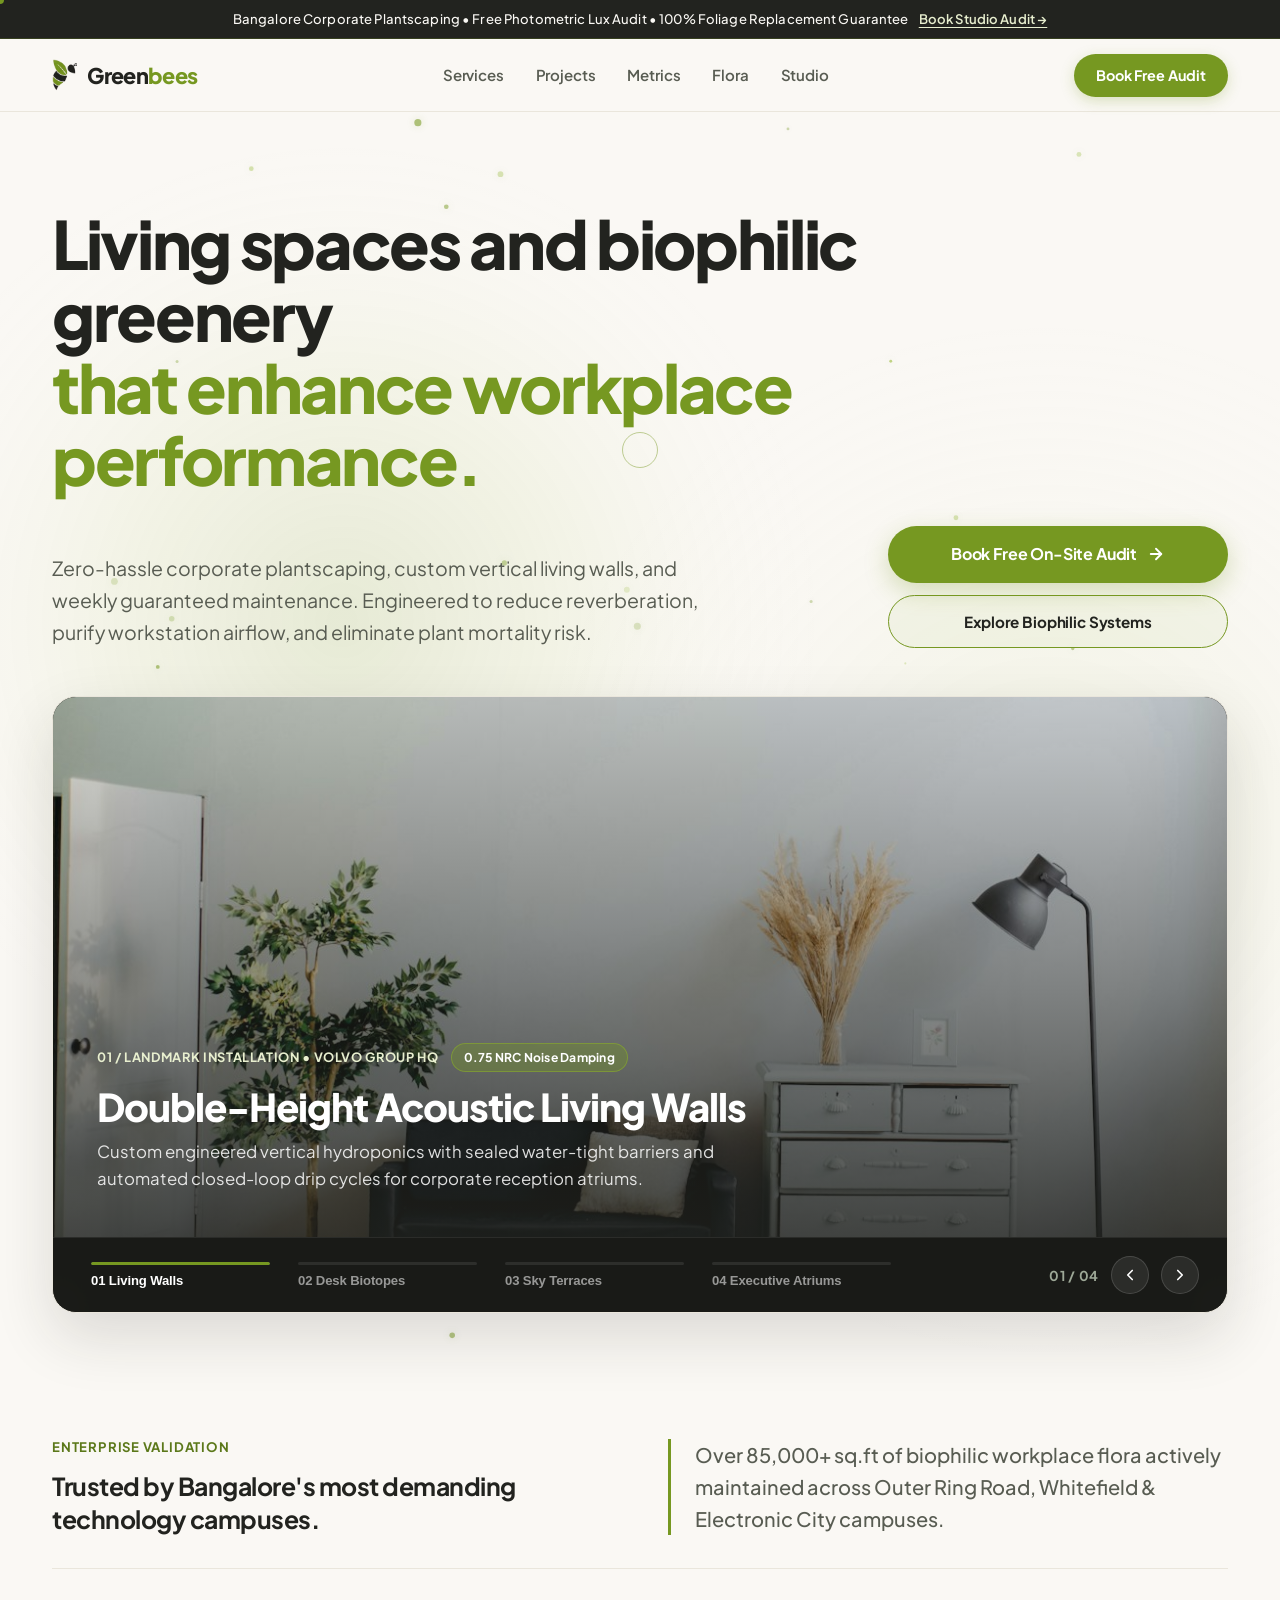
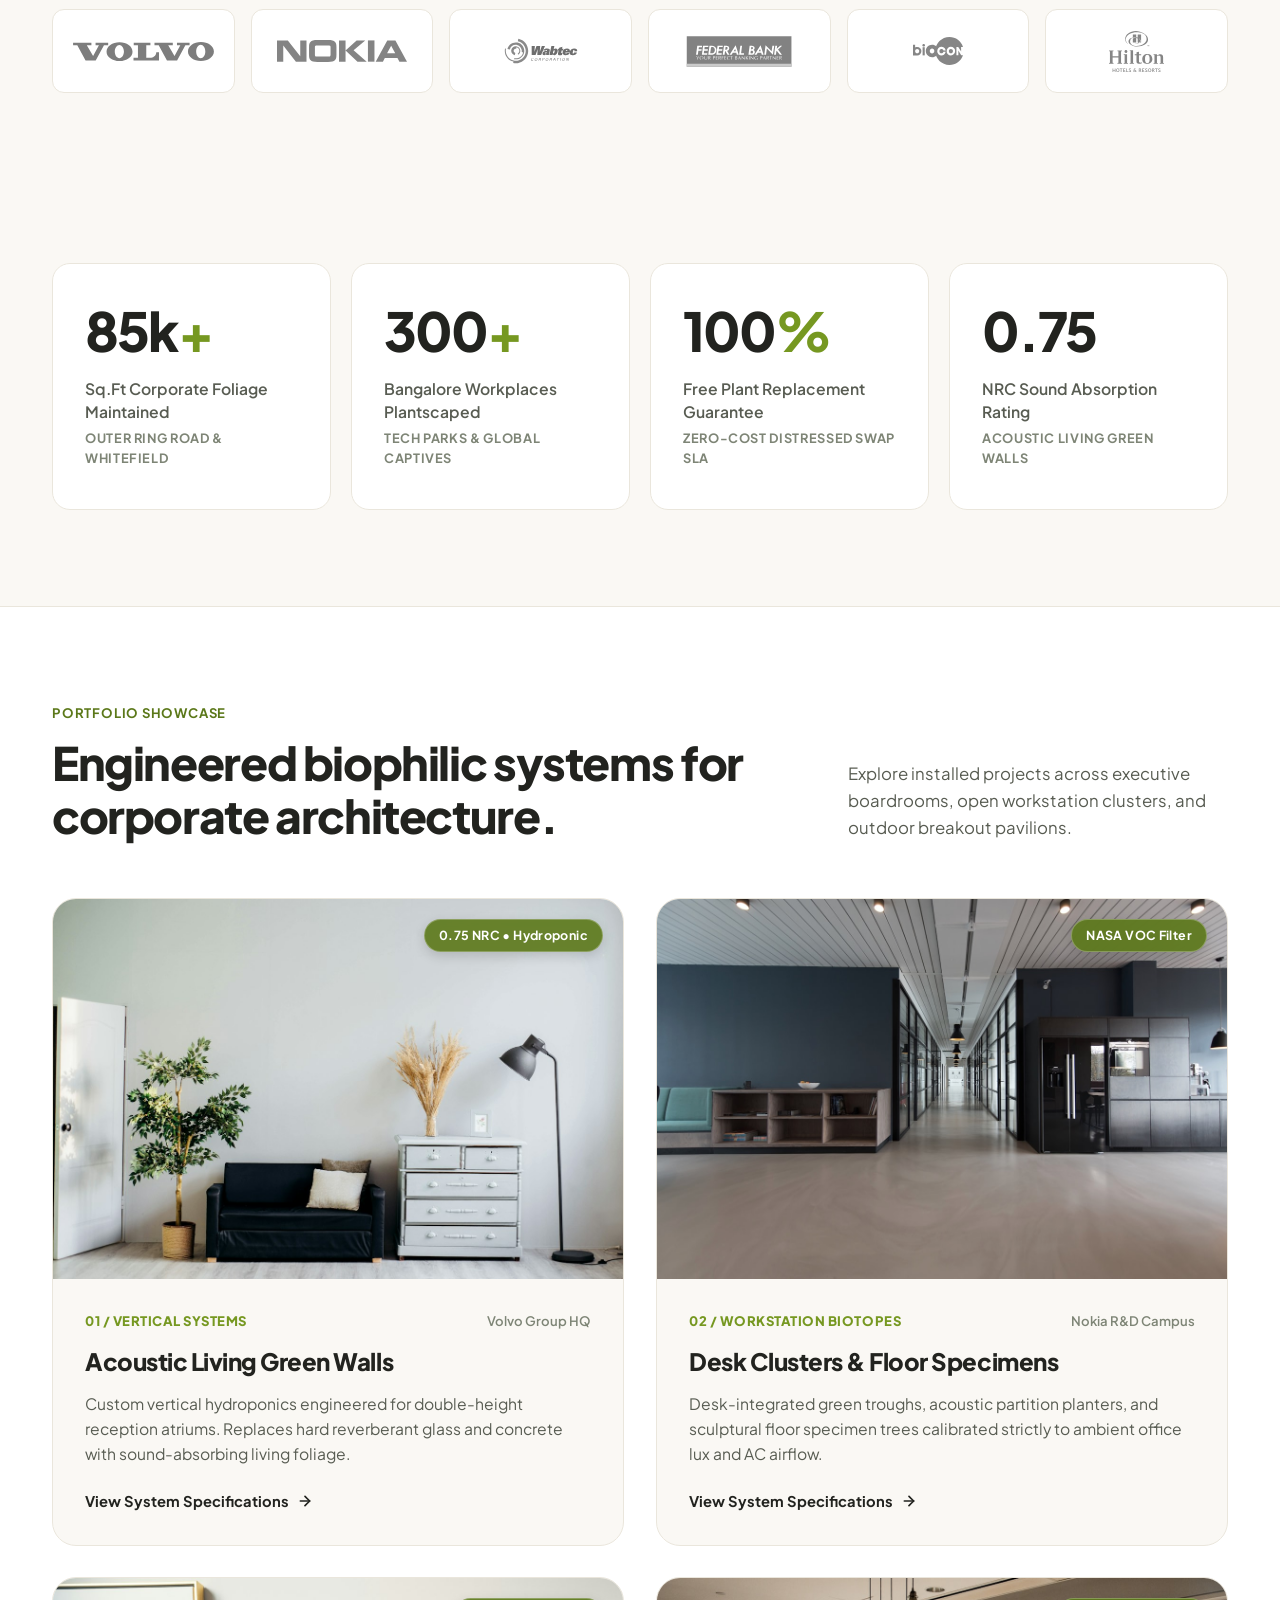
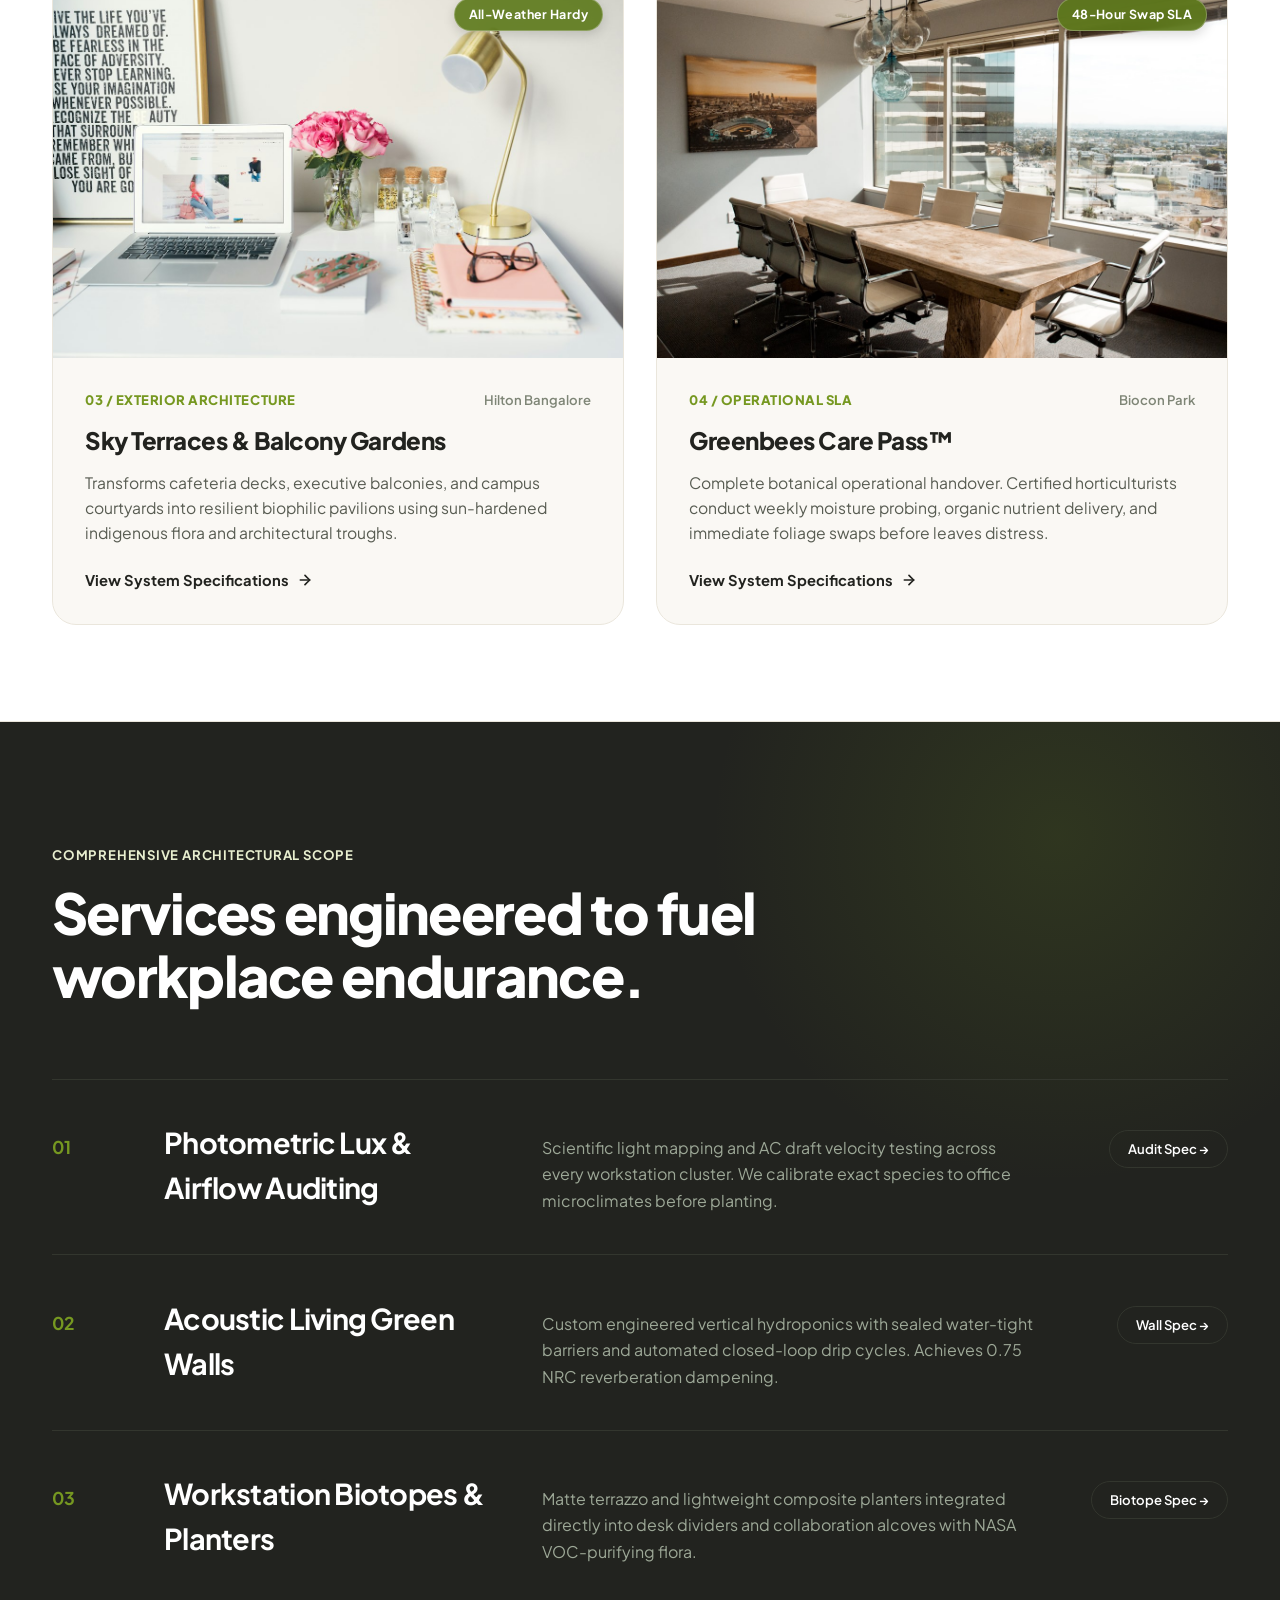
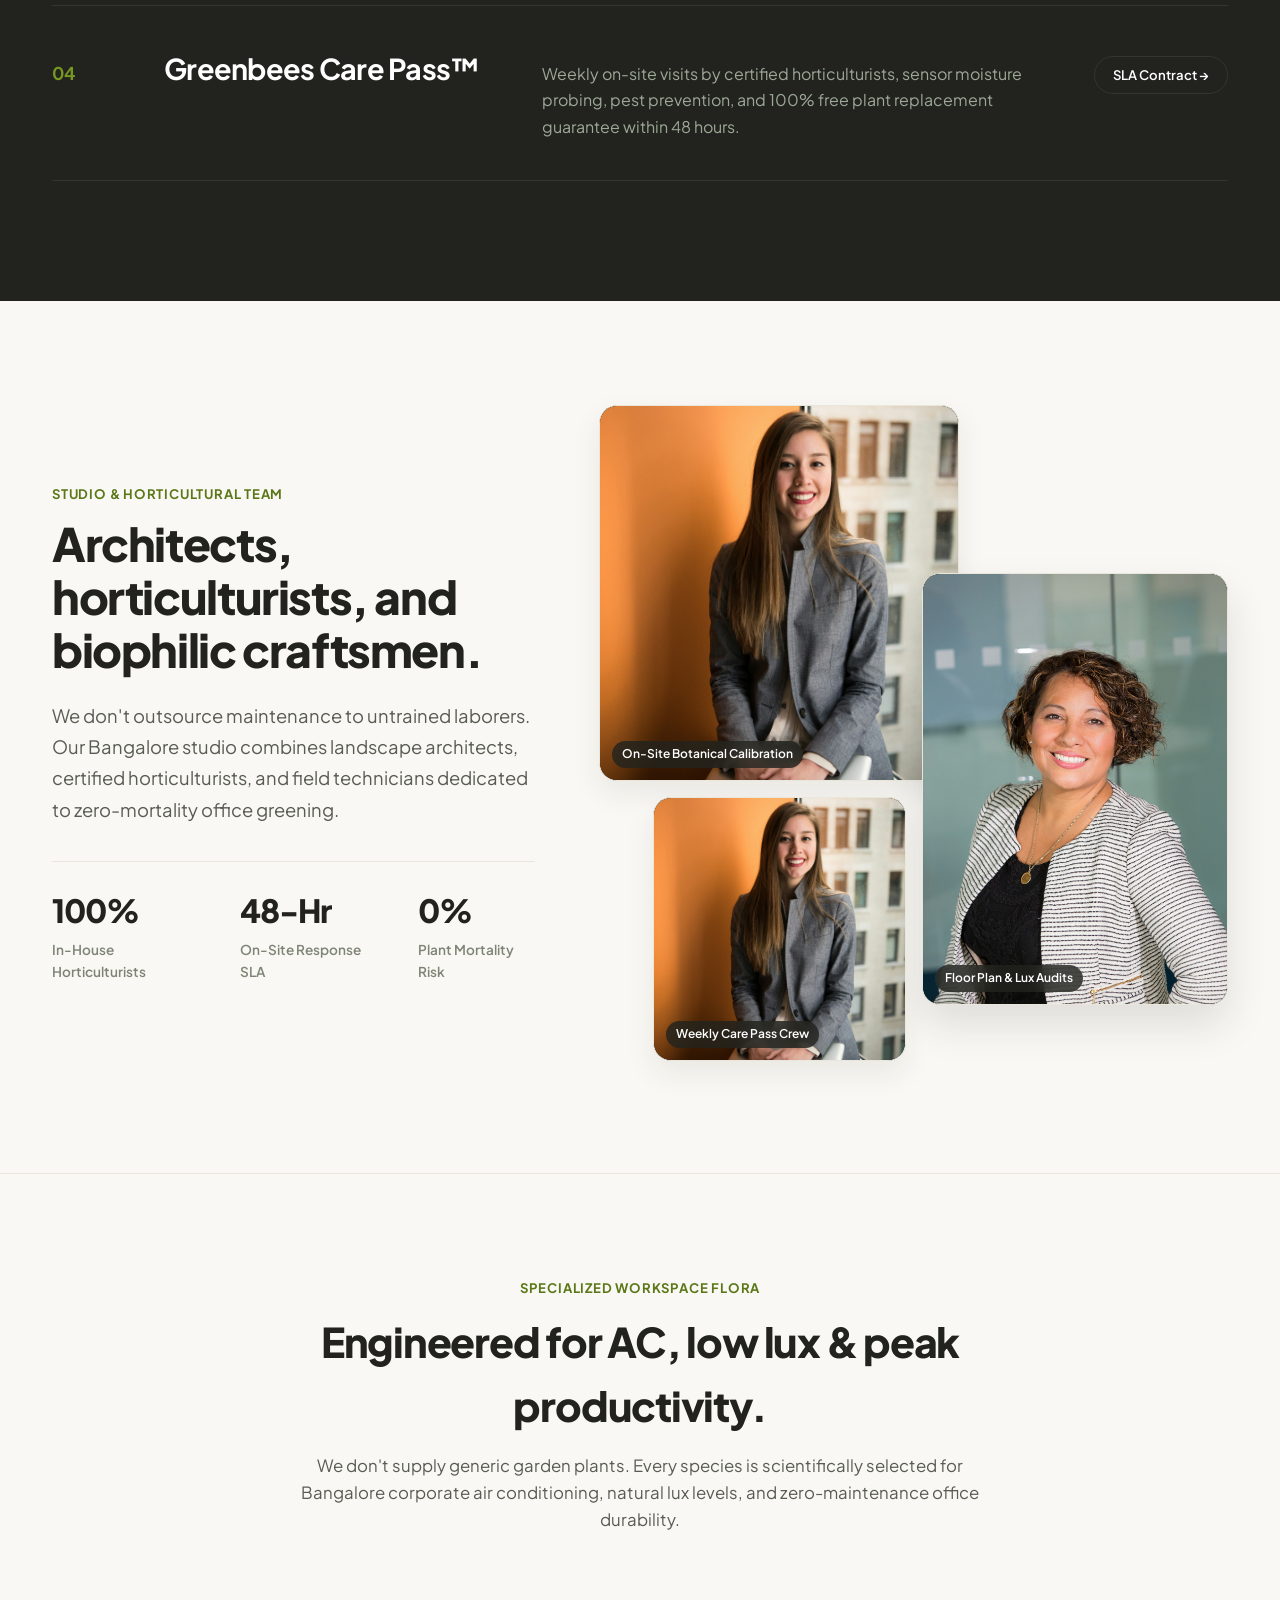
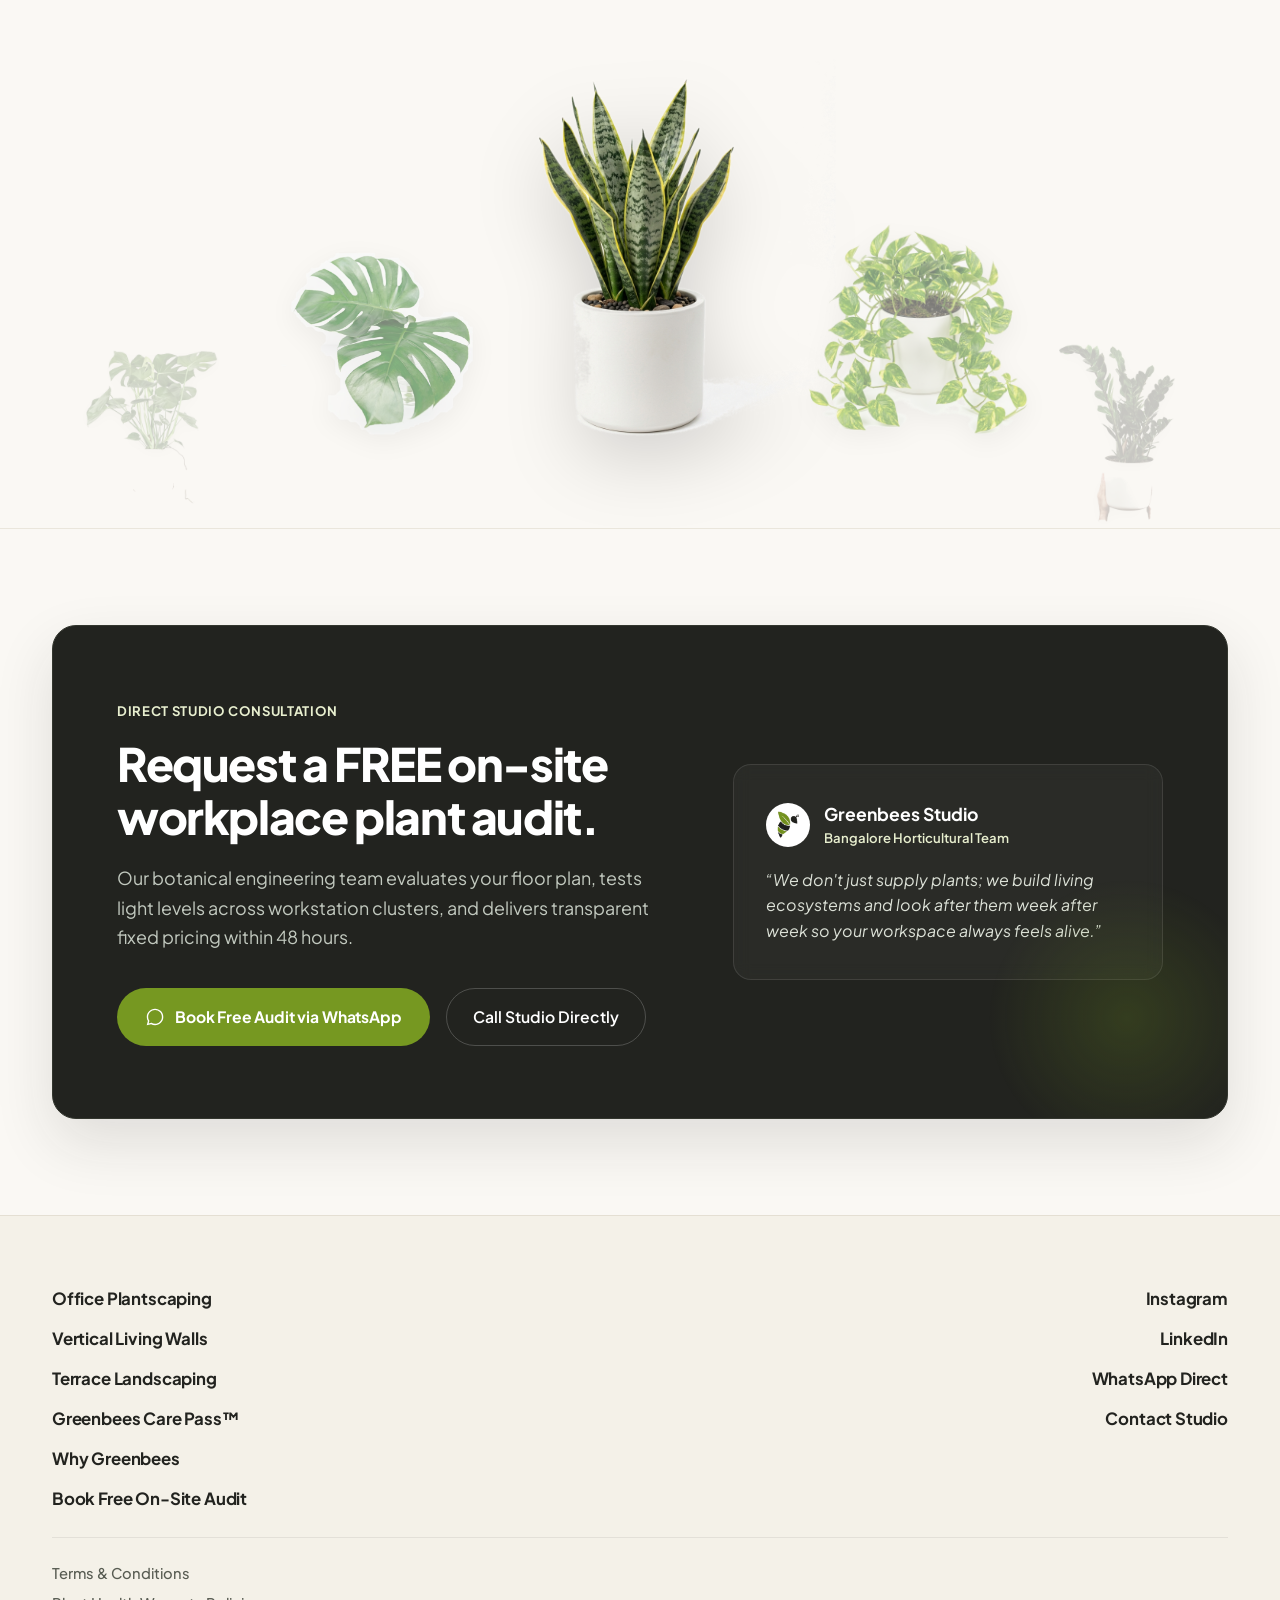
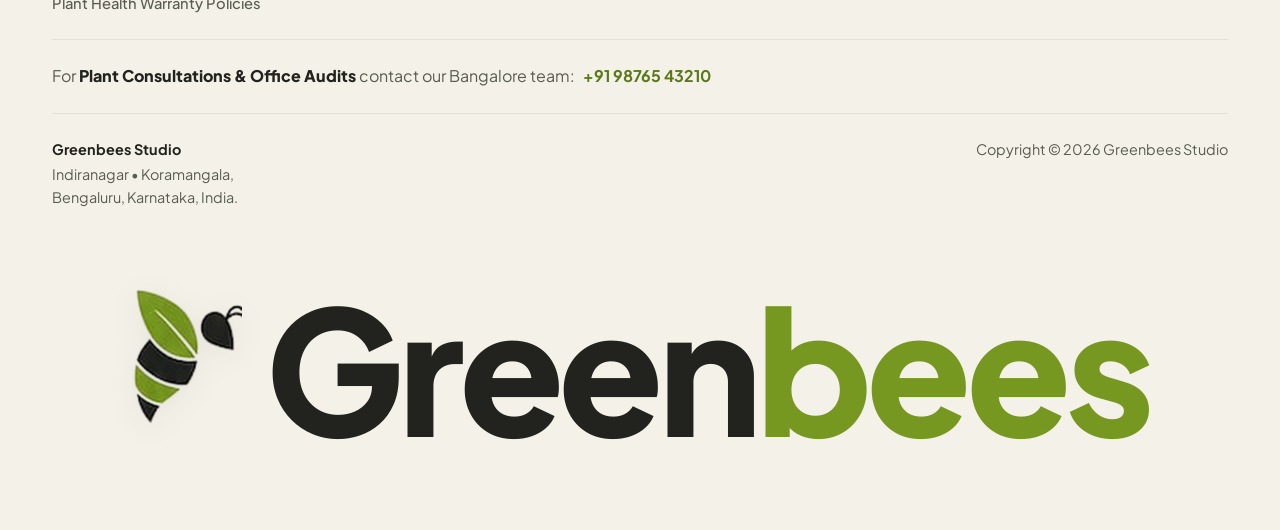
==== commit 9868c55e: "Remove telemetry badges from hero" ====
--- a/index.html
+++ b/index.html
@@ -1937,17 +1937,6 @@
     <canvas id="heroMotionCanvas" class="hero-motion-canvas"></canvas>
 
     <div class="container">
-      <!-- Live Biophilic Telemetry Floating Widgets -->
-      <div class="hero-floating-hud-row">
-        <div class="hero-floating-hud">
-          <span class="hud-pulse-dot"></span>
-          <span class="hud-text">Live Workspace Spec: <strong>99.4% Foliage Health SLA</strong></span>
-        </div>
-        <div class="hero-floating-hud">
-          <span>⚡</span>
-          <span class="hud-text">Bangalore HVAC Calibration: <strong>150–850 Lux Tuned</strong></span>
-        </div>
-      </div>
       <h1 class="hero-headline">
         Living spaces and biophilic greenery <br>
         <span class="hero-headline-green">that enhance workplace performance.</span>
